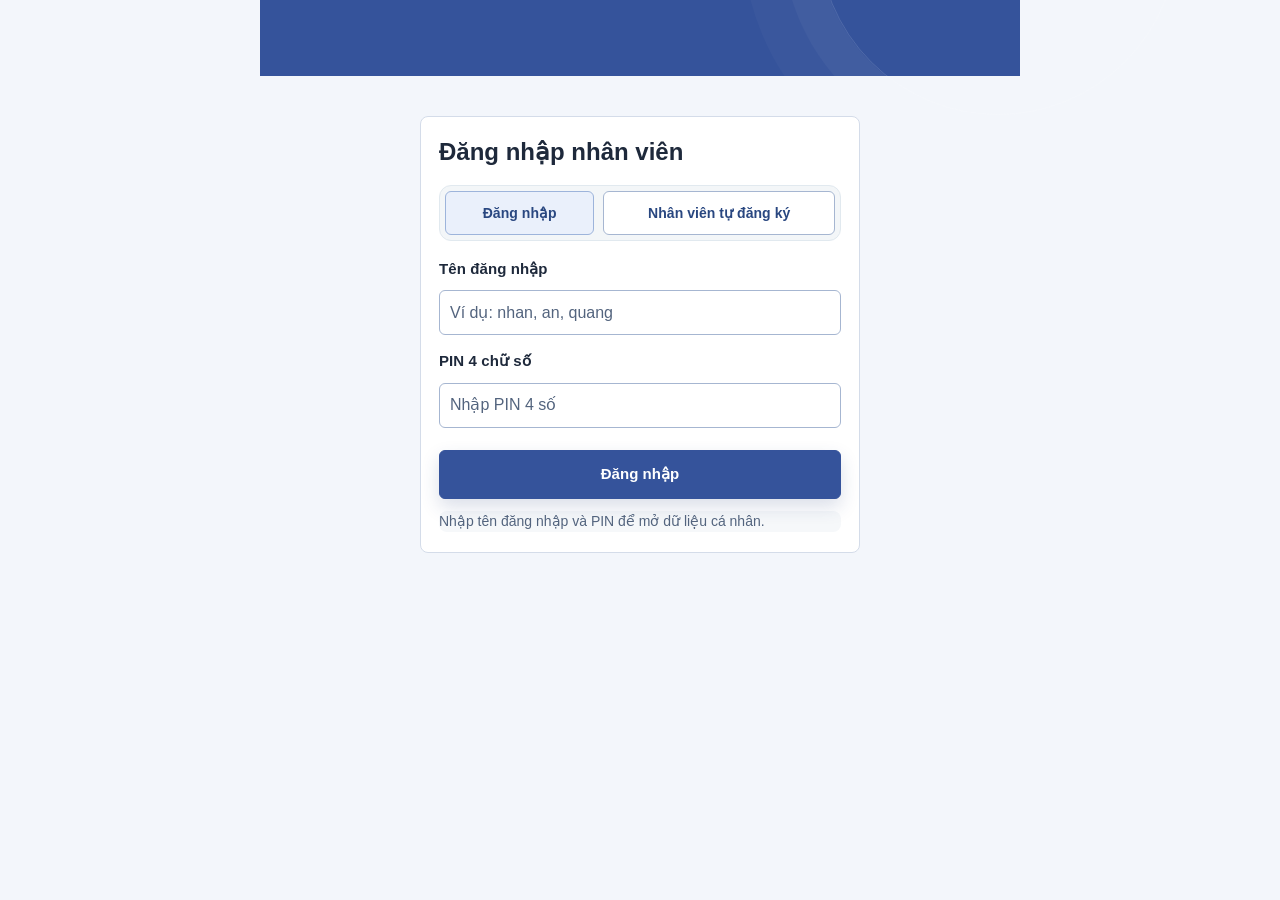
==== index.html @ 2a148849 "Connect account avatar to private Supabase sync API" ====
<!doctype html>
<html lang="vi">
<head>
<meta charset="utf-8">
<meta name="viewport" content="width=device-width,initial-scale=1">
<meta name="theme-color" content="#1d253b">
<title>Fast Track SGN | Trung tâm điều hành</title>



<style id="vietnamese-font-fix">
html,body{font-family:Arial,"Segoe UI",Tahoma,sans-serif!important}
body,body *{font-family:Arial,"Segoe UI",Tahoma,sans-serif!important}
input,select,textarea,button{font-family:Arial,"Segoe UI",Tahoma,sans-serif!important;font-synthesis:none}
</style>









<style id="staff-home-auth-style">
#staffAuthPanel{width:min(100% - 32px,760px);margin:0 auto 34px;padding:25px;border:1px solid #b89b60;border-top:4px solid #d2b66e;border-radius:20px;background:linear-gradient(145deg,#2c303b,#1c1f29);box-shadow:0 18px 42px #0005;color:#f6efdf}
#staffAuthPanel h2{margin:0 0 8px;color:#f5dfaa!important;font-size:25px}
#staffAuthPanel p{color:#d7d9de;line-height:1.6}
#staffAuthPanel label{display:block;margin:13px 0 6px;color:#f0e4c9;font-weight:700}
#staffAuthPanel input{width:100%;min-height:44px;padding:10px 12px;border:1px solid #9b987a;border-radius:10px;background:#fffaf0;color:#222630;font-size:16px}
#staffAuthPanel .auth-mode{display:flex;gap:9px;margin:15px 0}
#staffAuthPanel .auth-mode button{flex:1;margin:0;min-height:42px}
#staffAuthPanel form>button,#staffAuthPanel .auth-actions a,#staffAuthPanel .auth-actions button{margin-top:15px;min-height:44px;padding:11px 16px;border:1px solid #d1b56d;border-radius:10px;background:linear-gradient(135deg,#b8944c,#dfc37e);color:#222630;font-weight:800;text-decoration:none;cursor:pointer}
#staffAuthPanel .auth-actions{display:flex;gap:10px;flex-wrap:wrap;align-items:center}
#staffAuthPanel .auth-actions button{background:#f4ead4;border-color:#c7b78f}
#staffAuthMessage{min-height:22px;margin:12px 0;color:#f3d98f;font-size:13px}
#staffAuthPanel [hidden]{display:none!important}
@media(max-width:700px){#staffAuthPanel{width:calc(100% - 24px);padding:19px;margin-bottom:24px;border-radius:16px}#staffAuthPanel h2{font-size:21px}}
</style>


<link rel="stylesheet" href="assets/css/shared-layout.css?v=blue-20261128">
<link rel="stylesheet" href="assets/css/shared-visual.css?v=blue-20261128">


<style id="ft-black-gold-application-shell">
:root{--ft-bg:#0b0b0b;--ft-panel:#171717;--ft-panel2:#1d1d1d;--ft-gold:#b89b5e;--ft-gold-hi:#dcc58a;--ft-text:#f5f0e6;--ft-muted:#a7a29a;--ft-line:#34312a;--ft-side:258px}
html,body{background:var(--ft-bg)!important;color:var(--ft-text)!important;font-family:Manrope,Arial,sans-serif!important}
body{margin:0!important;min-height:100vh!important;font-size:13px!important}
.ft-app{min-height:100vh!important}
.ft-sidebar{position:fixed!important;inset:0 auto 0 0!important;width:var(--ft-side)!important;z-index:1001!important;display:flex!important;flex-direction:column!important;background:#10100f!important;border-right:1px solid var(--ft-line)!important;transition:width .2s ease,transform .2s ease!important}
.ft-brand{height:70px!important;min-height:70px!important;display:flex!important;align-items:center!important;gap:12px!important;padding:0 19px!important;border-bottom:1px solid var(--ft-line)!important;text-decoration:none!important;color:var(--ft-text)!important}
.ft-brand-mark{width:36px!important;height:36px!important;display:grid!important;place-items:center!important;border:1px solid #806b3f!important;border-radius:11px!important;background:linear-gradient(145deg,#292318,#171510)!important;color:var(--ft-gold-hi)!important;font-size:15px!important;font-weight:850!important}
.ft-brand-copy b{display:block!important;color:var(--ft-text)!important;font-size:12px!important;letter-spacing:1px!important}
.ft-brand-copy small{display:block!important;margin-top:2px!important;color:#8f887c!important;font-size:9px!important;letter-spacing:1.5px!important}
.ft-nav{flex:1!important;overflow:auto!important;padding:18px 12px!important}
.ft-nav-label{display:block!important;padding:12px 10px 6px!important;color:#c9b991!important;font-size:9px!important;font-weight:800!important;letter-spacing:1.5px!important}
.ft-nav-link{display:flex!important;align-items:center!important;gap:11px!important;min-height:41px!important;margin:2px 0!important;padding:8px 11px!important;border:1px solid transparent!important;border-radius:9px!important;background:transparent!important;color:#e5dfd3!important;text-decoration:none!important;font-size:12px!important;font-weight:700!important}
.ft-nav-link:hover{background:#29261f!important;color:#fffaf0!important;border-color:#51452f!important}
.ft-nav-link.active{background:#3a3020!important;border-color:#a88b50!important;color:#ffe2a1!important;box-shadow:inset 3px 0 0 #d7b66d!important}
.ft-nav-icon{width:19px!important;text-align:center!important;color:#e0bd78!important;font-size:18px!important}
.ft-sidebar-foot{display:flex!important;align-items:center!important;gap:9px!important;padding:17px 21px!important;border-top:1px solid var(--ft-line)!important;color:var(--ft-muted)!important;font-size:10px!important}
.ft-status-dot{width:7px!important;height:7px!important;border-radius:50%!important;background:#57699b!important;box-shadow:0 0 9px #57699b66!important}
.ft-main{min-height:100vh!important;margin-left:var(--ft-side)!important;transition:margin-left .2s ease!important}
.ft-topbar{position:sticky!important;top:0!important;z-index:1000!important;height:70px!important;display:flex!important;align-items:center!important;gap:14px!important;padding:0 28px!important;background:#0d0d0cf2!important;border:0!important;border-bottom:1px solid var(--ft-line)!important;box-shadow:none!important;backdrop-filter:blur(14px)!important}
.ft-menu-toggle{width:36px!important;height:36px!important;min-height:36px!important;display:flex!important;flex-direction:column!important;justify-content:center!important;gap:4px!important;padding:8px!important;border:1px solid transparent!important;border-radius:9px!important;background:transparent!important}
.ft-menu-toggle:hover{background:#24221d!important;border-color:var(--ft-line)!important}
.ft-menu-toggle span{display:block!important;width:17px!important;height:1.5px!important;background:var(--ft-muted)!important}
.ft-top-context small{display:block!important;color:var(--ft-gold)!important;font-size:9px!important;font-weight:800!important;letter-spacing:1.3px!important}
.ft-top-context b{display:block!important;color:var(--ft-text)!important;font-size:13px!important;font-weight:750!important}
.ft-top-spacer{flex:1!important}
.ft-account-link{padding:8px 11px!important;border:1px solid var(--ft-line)!important;border-radius:8px!important;background:#171716!important;color:#d6cbb6!important;text-decoration:none!important;font-size:11px!important;font-weight:700!important}
.ft-account-link span{padding-left:7px!important;color:var(--ft-gold-hi)!important}
.ft-content{width:min(1420px,calc(100% - 56px))!important;max-width:1420px!important;margin:0 auto!important;padding:27px 0 32px!important}
.ft-content .home-hero{margin:0 0 19px!important;padding:25px 26px!important;border:1px solid var(--ft-line)!important;border-left:3px solid var(--ft-gold)!important;border-radius:14px!important;background:linear-gradient(120deg,#1b1915,#171717 70%)!important;box-shadow:0 12px 30px #0003!important}
.ft-content .hero-kicker{color:var(--ft-gold)!important;font-size:9px!important;letter-spacing:1.5px!important}
.ft-content .home-hero h2,.ft-content .intro h2{margin:4px 0 6px!important;padding:0!important;border:0!important;color:var(--ft-text)!important;font-size:25px!important;font-weight:800!important;letter-spacing:-.5px!important}
.ft-content .home-hero p,.ft-content .intro p{color:var(--ft-muted)!important;font-size:12px!important}
.ft-content #staffAuthPanel{width:min(100%,760px)!important;margin:0 auto 19px!important;padding:22px!important;border:1px solid #665638!important;border-top:2px solid var(--ft-gold)!important;border-radius:13px!important;background:#171715!important;box-shadow:0 10px 28px #0003!important;color:var(--ft-text)!important}
.ft-content #staffAuthPanel h2{margin:0 0 8px!important;padding:0!important;border:0!important;color:var(--ft-gold-hi)!important;font-size:19px!important}
.ft-content #staffAuthPanel p{color:#bdb6a9!important;font-size:12px!important}
.ft-content #staffAuthPanel label{color:#e3d8c3!important;font-size:12px!important}
.ft-content #staffAuthPanel input{min-height:43px!important;border:1px solid #4a453a!important;border-radius:8px!important;background:#0f0f0e!important;color:var(--ft-text)!important}
.ft-content #staffAuthPanel input:focus{border-color:var(--ft-gold)!important;box-shadow:0 0 0 3px #b89b5e20!important}
.ft-content #staffAuthPanel button,.ft-content #staffAuthPanel .auth-actions a{border:1px solid var(--ft-gold)!important;border-radius:8px!important;background:linear-gradient(135deg,#c5a96b,#a88a4e)!important;color:#17140e!important;font-weight:800!important}
.ft-content #staffAuthPanel button.secondary,.ft-content #staffAuthPanel button.ghost,.ft-content #staffAuthPanel .auth-actions button{border:1px solid #514a3b!important;background:#24221d!important;color:#e4d8c0!important}
.ft-content #staffAuthMessage{color:var(--ft-gold-hi)!important}
.ft-content .intro{margin:0 0 13px!important;padding:0!important;border:0!important;background:transparent!important;box-shadow:none!important}
.ft-content .intro h2{font-size:17px!important}
.ft-content .menu{grid-template-columns:repeat(3,minmax(0,1fr))!important;gap:13px!important}
.ft-content .item,.ft-content .item:nth-child(2),.ft-content .item:nth-child(3){min-height:175px!important;padding:18px!important;border:1px solid var(--ft-line)!important;border-top:2px solid var(--ft-gold)!important;border-radius:12px!important;background:var(--ft-panel)!important;box-shadow:none!important;color:var(--ft-text)!important}
.ft-content .item:hover{transform:translateY(-2px)!important;border-color:#77643e!important;background:#1c1b18!important}
.ft-content .item h3{color:var(--ft-text)!important;font-size:14px!important}
.ft-content .item p{color:var(--ft-muted)!important;font-size:11px!important}
.ft-content .icon{width:39px!important;height:39px!important;display:grid!important;place-items:center!important;border-radius:9px!important;background:#2a2419!important;color:var(--ft-gold-hi)!important}
.ft-content .go{color:var(--ft-gold-hi)!important;font-size:11px!important}
.ft-footer{margin:0!important;padding:16px 20px!important;border:0!important;border-top:1px solid var(--ft-line)!important;background:#10100f!important;color:#777168!important;text-align:center!important;font-size:9px!important;letter-spacing:.7px!important}
.ft-app.ft-collapsed .ft-sidebar{width:76px!important}
.ft-app.ft-collapsed .ft-main{margin-left:76px!important}
.ft-app.ft-collapsed .ft-brand{padding:0 20px!important}
.ft-app.ft-collapsed .ft-brand-copy,.ft-app.ft-collapsed .ft-nav-label,.ft-app.ft-collapsed .ft-nav-link>span:last-child,.ft-app.ft-collapsed .ft-sidebar-foot>span:last-child{display:none!important}
.ft-app.ft-collapsed .ft-nav-link{justify-content:center!important;padding:9px 0!important}
@media(max-width:900px){.ft-content .menu{grid-template-columns:repeat(2,minmax(0,1fr))!important}}
@media(max-width:680px){
 .ft-sidebar{width:min(286px,84vw)!important;transform:translateX(-105%)!important;box-shadow:20px 0 50px #0008!important}
 .ft-app.ft-mobile-open .ft-sidebar{transform:translateX(0)!important}
 .ft-main,.ft-app.ft-collapsed .ft-main{margin-left:0!important}
 .ft-app.ft-collapsed .ft-sidebar{width:min(286px,84vw)!important}
 .ft-app.ft-collapsed .ft-brand-copy,.ft-app.ft-collapsed .ft-nav-label,.ft-app.ft-collapsed .ft-nav-link>span:last-child,.ft-app.ft-collapsed .ft-sidebar-foot>span:last-child{display:block!important}
 .ft-app.ft-collapsed .ft-nav-link{justify-content:flex-start!important;padding:8px 11px!important}
 .ft-topbar{height:60px!important;padding:0 13px!important;gap:9px!important}
 .ft-content{width:calc(100% - 28px)!important;padding:18px 0 25px!important}
 .ft-content .home-hero{padding:19px!important}
 .ft-content .home-hero h2{font-size:21px!important}
 .ft-content #staffAuthPanel{padding:17px!important}
 .ft-content .menu{grid-template-columns:1fr!important}
 .ft-content .item{min-height:145px!important}
 .ft-account-link{font-size:10px!important;padding:7px 8px!important}
}
@media(prefers-reduced-motion:reduce){.ft-sidebar,.ft-main{transition:none!important}}

/* Legacy component compatibility: keep operational UI on the approved black-gold system. */
.ft-app,.ft-app *{font-family:Manrope,Arial,sans-serif!important}
.ft-content .panel,.ft-content .booking,.ft-content .review{
  border:1px solid var(--ft-line)!important;border-radius:13px!important;
  background:var(--ft-panel)!important;color:var(--ft-text)!important;
  box-shadow:0 8px 24px #0004!important
}
.ft-content .panel h2,.ft-content .booking h2,.ft-content .review h2{
  color:var(--ft-gold-hi)!important;border-color:var(--ft-line)!important
}
.ft-content .panel p,.ft-content .booking p,.ft-content .review p,
.ft-content .panel .hint,.ft-content .booking .hint,.ft-content .review .hint{
  color:var(--ft-muted)!important
}
.ft-content label{color:#ded6c6!important}
.ft-content input:not([type="checkbox"]):not([type="radio"]),
.ft-content select,.ft-content textarea{
  border:1px solid #494337!important;border-radius:8px!important;
  background:#10100f!important;color:var(--ft-text)!important;
  color-scheme:dark
}
.ft-content input::placeholder,.ft-content textarea::placeholder{color:#827d73!important}
.ft-content input:focus,.ft-content select:focus,.ft-content textarea:focus{
  border-color:var(--ft-gold)!important;outline:0!important;
  box-shadow:0 0 0 3px #b89b5e22!important
}
.ft-content button:not(:disabled):not(.secondary):not(.ghost):not(.danger):not(.btn-danger),
.ft-content .linkbtn:not(.secondary),.ft-content .back,.ft-content .hero-cta{
  border:1px solid var(--ft-gold)!important;border-radius:9px!important;
  background:linear-gradient(135deg,#c5a96b,#a88a4e)!important;
  color:#17140e!important;font-weight:800!important
}
.ft-content button.secondary,.ft-content button.ghost,.ft-content .ghost,
.ft-content .linkbtn.secondary{
  border:1px solid #514a3b!important;border-radius:9px!important;
  background:#24221d!important;color:#e4d8c0!important
}
.ft-content button.danger{
  border:1px solid #8c4545!important;border-radius:9px!important;
  background:#3a2020!important;color:#f0caca!important
}
.ft-content .tablewrap{
  border:1px solid var(--ft-line)!important;border-radius:11px!important;
  background:#121211!important;box-shadow:none!important
}
.ft-content table{background:#121211!important;color:var(--ft-text)!important}
.ft-content table th{
  background:#252219!important;color:var(--ft-gold-hi)!important;
  border-color:var(--ft-line)!important
}
.ft-content table td,.ft-content table tbody td{
  background:#171716!important;color:#e8e1d5!important;
  border-color:var(--ft-line)!important
}
.ft-content table tbody tr:nth-child(even) td{background:#1d1c19!important}
.ft-content table tbody tr:hover td{background:#29251c!important}


/* Semantic status colors: dark surfaces with clear success/warning/error contrast. */
.ft-content .status{
  background:#211f1a!important;color:#e8dfcc!important;
  border:1px solid #514a3b!important
}
.ft-content .status.good,.ft-content .pill.good{
  background:#1f2431!important;color:#b7c2df!important;border-color:#444f6c!important
}
.ft-content .status.warn,.ft-content .pill.warn{
  background:#352b18!important;color:#f0d18b!important;border-color:#806637!important
}
.ft-content .status.bad,.ft-content .pill.bad{
  background:#392020!important;color:#f0b9b9!important;border-color:#854848!important
}
.ft-content .count,.ft-content .pill,.ft-content .sectiontag,.ft-content .tag{
  background:#28251e!important;color:#e5d4ae!important;border:1px solid #514a3b!important
}
.ft-content :focus-visible{
  outline:2px solid var(--ft-gold-hi)!important;outline-offset:2px!important;
  box-shadow:0 0 0 3px #b89b5e24!important
}
.ft-content input[type="checkbox"],.ft-content input[type="radio"]{
  accent-color:var(--ft-gold)!important
}


/* Responsive operational layouts: keep wide data inside its own scroll region. */
.ft-content,.ft-content *{box-sizing:border-box}
.ft-content{min-width:0;max-width:100%}
.ft-content .tablewrap,.ft-content .table-wrapper,.ft-content .table-responsive{
  display:block;width:100%;max-width:100%;min-width:0;overflow-x:auto!important;overflow-y:auto!important;
  -webkit-overflow-scrolling:touch;overscroll-behavior-x:contain;scrollbar-gutter:stable
}
.ft-content table{width:100%;max-width:none}
.ft-content input:not([type=checkbox]):not([type=radio]),
.ft-content select,.ft-content textarea{max-width:100%;min-width:0}
.ft-content textarea{width:100%;resize:vertical}
.ft-content .fields>* ,.ft-content .grid>*{min-width:0;max-width:100%}
.ft-content .toolbar,.ft-content .controls{min-width:0;max-width:100%}
.ft-content .toolbar>*,.ft-content .controls>*{min-width:0;max-width:100%}
@media(max-width:680px){
  .ft-content .fields{grid-template-columns:minmax(0,1fr)!important}
  .ft-content .toolbar{grid-template-columns:minmax(0,1fr)!important;align-items:stretch!important}
  .ft-content .controls{display:flex!important;flex-wrap:wrap!important;align-items:stretch!important}
  .ft-content .controls>*{flex:1 1 100%!important;width:100%;min-width:0!important}
  .ft-content .toolbar button,.ft-content .controls button{width:100%;min-width:0!important}
  .ft-content .tablewrap,.ft-content .table-wrapper,.ft-content .table-responsive{
    max-height:65vh;overflow-x:auto!important;overflow-y:auto!important
  }
  .ft-content table{min-width:680px}
  .ft-content #schedule{min-width:980px}
  .ft-content #cloudAccountBar{width:100%!important;margin:0 0 12px!important;flex-wrap:wrap!important}
  .ft-content .panel{min-width:0}
}
@media(max-width:380px){
  .ft-content{width:calc(100% - 20px)!important}
  .ft-content .panel{padding:12px!important}
  .ft-content th,.ft-content td{padding:7px 8px!important}
}

</style>

<link rel="stylesheet" href="assets/css/shared-mobile-contrast.css?v=blue-20261128">

<link rel="stylesheet" href="assets/css/shared-ui.css?v=blue-20261128">
<link rel="stylesheet" href="assets/css/complete-redesign.css?v=blue-20261128">

<style id="minimal-home-interface">
/* Minimal public landing page: keep authentication and destination links intact. */
#ftSidebar{display:none!important}
#ftMain,.ft-app .ft-main{margin-left:0!important;min-height:100vh!important}
.ft-topbar{
  position:relative!important;top:auto!important;height:58px!important;
  width:min(760px,calc(100% - 32px))!important;margin:0 auto!important;
  padding:0!important;background:transparent!important;border:0!important;
  border-bottom:1px solid #e5eaf1!important;box-shadow:none!important;
}
.ft-topbar .ft-menu-toggle,.ft-top-context small,.ft-account-link{display:none!important}
.ft-top-context b{font-size:16px!important;font-weight:750!important;color:#22283b!important}
.ft-content{width:min(760px,calc(100% - 32px))!important;padding:28px 0 48px!important;margin:0 auto!important}
.ft-content .home-hero{display:none!important}
.ft-content #staffAuthPanel{
  width:100%!important;margin:0 0 28px!important;padding:20px!important;
  border:1px solid #e1e7ef!important;border-radius:12px!important;
  background:#fff!important;box-shadow:none!important;color:#33394b!important
}
.ft-content #staffAuthPanel>div:first-child{display:none!important}
.ft-content #staffAuthPanel h2{font-size:18px!important;color:#22283b!important}
.ft-content #staffAuthPanel p{font-size:13px!important;color:#6f737b!important}
.ft-content #staffAuthPanel label{color:#33394b!important}
.ft-content #staffAuthPanel input{background:#fff!important;color:#22283b!important;border:1px solid #e0e3eb!important}
.ft-content #staffAuthPanel .auth-mode button,
.ft-content #staffAuthPanel form>button,
.ft-content #staffAuthPanel .auth-actions a,
.ft-content #staffAuthPanel .auth-actions button{
  min-height:40px!important;border-radius:8px!important;box-shadow:none!important
}
.ft-content #staffAuthMessage{color:#676a75!important}
.ft-content #staffAuthPanel>p:last-child{font-size:11px!important}
.ft-content .intro{margin:0 0 12px!important;padding:0!important}
.ft-content .intro .hero-kicker,.ft-content .intro p{display:none!important}
.ft-content .intro h2{margin:0!important;font-size:17px!important;font-weight:700!important;color:#22283b!important}
.ft-content .menu{display:grid!important;grid-template-columns:1fr!important;gap:8px!important}
.ft-content .item,.ft-content .item:nth-child(2),.ft-content .item:nth-child(3){
  display:flex!important;align-items:center!important;justify-content:space-between!important;
  gap:12px!important;min-height:58px!important;padding:14px 16px!important;
  border:1px solid #e1e7ef!important;border-radius:10px!important;
  background:#fff!important;box-shadow:none!important;transform:none!important
}
.ft-content .item:hover{background:#f7f9fc!important;border-color:#cfd3df!important}
.ft-content .item .icon,.ft-content .item p{display:none!important}
.ft-content .item h3{margin:0!important;font-size:14px!important;font-weight:700!important;color:#292f3f!important}
.ft-content .item .go{margin:0!important;color:#4c597e!important;font-size:12px!important}
.ft-footer{display:none!important}
#staffHomeSignOut.ft-logout-compact{margin-left:auto!important;min-height:34px!important;padding:6px 11px!important}
@media(max-width:680px){
 .ft-topbar{width:calc(100% - 28px)!important;height:54px!important}
 .ft-content{width:calc(100% - 28px)!important;padding:20px 0 32px!important}
 .ft-content #staffAuthPanel{padding:16px!important}
 .ft-content .item,.ft-content .item:nth-child(2),.ft-content .item:nth-child(3){min-height:54px!important}
}
</style>

<style id="login-only-homepage">
/* Homepage is exclusively the staff login screen. */
#ftSidebar,.ft-topbar,.ft-footer{display:none!important}
#ftMain,.ft-app .ft-main{margin:0!important;min-height:100vh!important}
.ft-content{
  width:100%!important;max-width:none!important;min-height:100vh!important;
  margin:0!important;padding:28px 18px!important;
  display:flex!important;align-items:center!important;justify-content:center!important;
}
.ft-content>*:not(#staffAuthPanel){display:none!important}
.ft-content #staffAuthPanel{
  display:block!important;width:min(100%,440px)!important;margin:0!important;
  padding:28px!important;border:1px solid #444e6b!important;
  border-top:4px solid #47598a!important;border-radius:16px!important;
  background:#1c1f29!important;color:#f5f0e6!important;
  box-shadow:0 20px 55px #0008!important;
}
.ft-content #staffAuthPanel>div:first-child{display:block!important}
.ft-content #staffAuthPanel h2{color:#d1d6e5!important;font-size:22px!important}
.ft-content #staffAuthPanel p{color:#d4d6dd!important}
.ft-content #staffAuthPanel label{color:#e4e7ee!important}
.ft-content #staffAuthPanel input{background:#fff!important;color:#22283b!important;border:1px solid #a4abbc!important}
.ft-content #staffAuthPanel form>button{width:100%!important;background:#3a4974!important;color:#fff!important;border-color:#60709a!important}
.ft-content #staffAuthPanel .auth-mode{display:flex!important;gap:8px!important;margin:0 0 14px!important}
.ft-content #staffAuthPanel .auth-mode button{flex:1;min-height:40px;border:1px solid #60709a;border-radius:8px;background:#2f364b;color:#edeff5;font:600 13px Arial,Tahoma,sans-serif;cursor:pointer}
.ft-content #staffAuthPanel .auth-mode button.secondary{background:#47598a;color:#fff}
.ft-content #staffAuthPanel>p:last-child{font-size:11px!important;color:#b0b4c1!important}
@media(max-width:680px){
 .ft-content{padding:18px 14px!important}
 .ft-content #staffAuthPanel{padding:22px!important}
}
</style>
<style id="authenticated-home-ui">
body.staff-authenticated #staffAuthPanel{display:none!important}
body.staff-authenticated .ft-account-link{display:none!important}
#staffHomeSignOut.ft-logout-compact{display:inline-flex;align-items:center;justify-content:center;min-height:36px;padding:7px 13px;border:1px solid #cfd3df;border-radius:9px;background:#fff;color:#33394b;font:600 13px Arial,Tahoma,sans-serif;cursor:pointer}
#staffHomeSignOut.ft-logout-compact:hover{background:#f4f7fb}
</style>
<style id="ft-simple-indigo-final">
:root{color-scheme:light;--ft-navy:#434da0;--ft-green:#434da0;--ft-bg:#fff;--ft-ink:#222;--ft-muted:#666;--ft-line:#ddd;--ft-shadow:none;--ft-radius:6px;--app-bg:#fff;--surface:#fff;--ink:#222;--muted:#666;--line:#ddd;--blue:#434da0;--blue-soft:#eef0f9;--radius:6px;--shadow:none}
html body,html body .ft-app,html body .ft-main,html body .ft-content{background:#fff!important;color:#222!important;font-family:Arial,sans-serif!important;text-shadow:none!important}
html body .ft-sidebar{background:#fff!important;border-color:#ddd!important;box-shadow:none!important}
html body .ft-topbar,html body header{background:#434da0!important;color:#fff!important;border:0!important;box-shadow:0 1px 3px #0002!important;backdrop-filter:none!important}
html body .ft-topbar *,html body header h1,html body header p{color:#fff!important;text-shadow:none!important}
html body .ft-topbar button,html body .ft-topbar a{background:transparent!important;border-color:#ffffff66!important;color:#fff!important;box-shadow:none!important}
html body .ft-menu-toggle span{background:#fff!important}
html body .ft-brand{background:#fff!important;border-color:#ddd!important}
html body .ft-brand-mark{background:#434da0!important;color:#fff!important;border:0!important}
html body .ft-brand-copy b,html body .ft-nav-link{color:#222!important}
html body .ft-brand-copy small,html body .ft-nav-label,html body .ft-sidebar-foot,html body .ft-nav-icon{color:#666!important}
html body .ft-nav-link{border-radius:0!important;background:transparent!important;box-shadow:none!important}
html body .ft-nav-link.active,html body .ft-nav-link:hover{background:#eef0f9!important;color:#434da0!important}
html body .ft-nav-link.active *{color:#434da0!important}
html body :is(.panel,.booking,.review,.staff,.workspace-choice,.intro,.home-hero,.item,.hero,.kv,.stat,.metric,#staffAuthPanel,dialog){background:#fff!important;color:#222!important;border:1px solid #ddd!important;border-radius:6px!important;box-shadow:none!important;text-shadow:none!important}
html body .home-hero{min-height:0!important;padding:20px!important;text-align:left!important}
html body :is(.home-hero,.intro,.panel,.booking,.review,.item)::before,html body :is(.home-hero,.intro,.panel,.booking,.review,.item)::after{content:none!important;display:none!important}
html body :is(h1,h2,h3,h4,label,.kv b,.stat b,.metric b,.hero h1,.hero p,.item h3){color:#222!important;text-shadow:none!important;-webkit-text-fill-color:currentColor!important}
html body :is(p,.hint,.muted,small,.sub,.kv small,.stat span,.metric span){color:#666!important;text-shadow:none!important}
html body .ft-topbar :is(b,small,span),html body header :is(h1,p){color:#fff!important}
html body :is(input:not([type=checkbox]):not([type=radio]),select,textarea){background:#fff!important;color:#222!important;border:1px solid #bbb!important;border-radius:5px!important;box-shadow:none!important;color-scheme:light!important}
html body :is(input,select,textarea):focus{outline:2px solid #434da0!important;outline-offset:0!important}
html body :is(button,.btn,.linkbtn,.hero-cta,.back){background:#434da0!important;color:#fff!important;-webkit-text-fill-color:currentColor!important;border:1px solid #434da0!important;border-radius:5px!important;box-shadow:none!important;text-shadow:none!important;transform:none!important}
html body :is(button,.btn,.linkbtn):is(.secondary,.ghost,.back){background:#fff!important;color:#434da0!important;border-color:#bbb!important}
html body button.danger{background:#fff!important;color:#222!important;border-color:#999!important}
html body .ft-topbar :is(button,a){background:transparent!important;color:#fff!important}
html body :is(.icon,.go,.hero-kicker){color:#434da0!important;background:none!important;box-shadow:none!important}
html body :is(.tablewrap,.table-wrapper,.table-responsive){background:#fff!important;border-color:#ddd!important;border-radius:5px!important;box-shadow:none!important}
html body table{background:#fff!important;color:#222!important}
html body table th{background:#eef0f9!important;color:#222!important;border-color:#ddd!important}
html body table tbody td{background:#fff!important;color:#222!important;border-color:#ddd!important}
html body table tbody tr:nth-child(even) td{background:#fafafa!important}
html body table tbody tr:hover td{background:#eef0f9!important}
html body :is(.status,.tag,.pill,.count,pre){background:#f5f5f5!important;color:#333!important;border-color:#ddd!important;text-shadow:none!important;box-shadow:none!important}
html body :is(.tag,.pill,.status).good{background:#eef0f9!important;color:#434da0!important}
html body :is(.tag,.pill,.status).bad{background:#eee!important;color:#222!important}
html body :is(.tag,.pill,.status).warn{background:#f5f5f5!important;color:#333!important}
html body :is(.ft-footer,footer){background:#fff!important;color:#666!important;border-top:1px solid #ddd!important}
html body #app #cards .table-tools{background:#fff!important;border-color:#ddd!important}
html body #app #cards .table-tools :is(span,b,button){color:#434da0!important;background:#fff!important}
html body #app #cards table.worktable thead th{background:#eef0f9!important;color:#222!important}
html body #app #cards table.worktable tbody td{background:#fff!important;color:#222!important}
html body #app #cards table.worktable tbody tr:nth-child(even) td{background:#fafafa!important}
html body #app #cards table.worktable tbody td .tag{background:#eef0f9!important;color:#303878!important;border-color:#c8cce6!important}
html body #app #cards table.worktable tbody td button{background:#fff!important;color:#434da0!important;border-color:#bbb!important}
html body #bookingMain .contact-links a.linkbtn,html body #bookingMain .actions a.linkbtn{background:#434da0!important;color:#fff!important;-webkit-text-fill-color:#fff!important;border-color:#434da0!important;box-shadow:none!important}
@media(max-width:680px){html body .ft-content{padding:12px 10px 24px!important}html body .ft-sidebar{width:min(78vw,300px)!important}html body .ft-topbar{height:auto!important;min-height:56px!important}html body .ft-nav-link{min-height:48px!important;font-size:15px!important}html body .menu{grid-template-columns:1fr!important}html body .menu .item{min-height:0!important;padding:15px!important}}
</style>
<style id="ft-responsive-components-v1">
html{box-sizing:border-box;-webkit-text-size-adjust:100%;background:#fff!important}
*,*::before,*::after{box-sizing:inherit}
[hidden]{display:none!important}
html body .ft-content{min-width:0!important;max-width:1440px!important;padding:24px clamp(12px,2.5vw,32px) 32px!important}
html body :is(.panel,.booking,.review,.staff,.workspace-choice,.kv,.metric,.stat,#staffAuthPanel){min-width:0!important;max-width:100%!important;border-radius:6px!important;box-shadow:none!important}
html body :is(.panel,.booking,.review,#staffAuthPanel){padding:clamp(14px,2vw,22px)!important;margin-bottom:16px!important}
html body :is(.controls,.toolbar,.actions,.dialog-actions,.auth-actions,.sticky-actions,.contact-links,.photo-actions,.saved-archive-filters){display:flex!important;flex-wrap:wrap!important;gap:10px!important;min-width:0!important;max-width:100%!important;align-items:center!important}
html body :is(.controls,.toolbar,.saved-archive-filters)>div{flex:1 1 180px;min-width:0!important;max-width:100%!important}
html body :is(.grid,.summary,.dialog-grid,.staffgrid,.fields){min-width:0!important;max-width:100%!important;gap:12px!important}
html body :is(.grid,.summary,.dialog-grid,.staffgrid,.fields)>*{min-width:0!important}
html body :is(button,.btn,.linkbtn,.back,.hero-cta){display:inline-flex;align-items:center;justify-content:center;gap:6px;min-height:40px!important;max-width:100%!important;padding:9px 14px!important;font-size:14px!important;font-weight:600!important;line-height:1.35!important;white-space:normal!important;overflow-wrap:anywhere;text-align:center!important;border-radius:5px!important;box-shadow:none!important;transition:background-color .12s ease!important}
html body :is(button,.btn,.linkbtn):not(:disabled):hover{filter:brightness(.94)!important;transform:none!important}
html body :is(button,a,input,select,textarea):focus-visible{outline:2px solid #434da0!important;outline-offset:2px!important}
html body :is(input:not([type=checkbox]):not([type=radio]),select,textarea){min-width:0!important;max-width:100%!important;min-height:42px!important;font-size:15px!important;line-height:1.4!important;padding:10px 12px!important}
html body input[type=date],html body input[type=time]{min-inline-size:0!important;max-inline-size:100%!important}
html body :is(input,textarea)::placeholder{color:#777!important;opacity:1!important}
html body :is(pre,.bodytext,.subject){max-width:100%!important;white-space:pre-wrap!important;overflow-wrap:anywhere!important}
html body dialog{width:min(680px,calc(100% - 24px))!important;max-height:90dvh!important;overflow:auto!important;padding:18px!important}
html body dialog::backdrop{background:#0006!important}
html body :is(.tablewrap,.table-wrapper,.table-responsive){min-width:0!important;max-width:100%!important;overflow-x:auto!important}
html body #app #cards .table-tools{display:flex!important;flex-wrap:wrap!important;align-items:center!important;gap:8px!important;padding:10px!important}
html body #app #cards .table-tools button{min-width:40px!important;min-height:40px!important;padding:6px 12px!important}
html body #app #cards table.worktable :is(td,th){overflow-wrap:normal!important}
html body #app #cards table.worktable input{width:100%!important;min-width:0!important;max-width:100%!important;padding:4px!important}
html body #app #cards table.worktable button{min-height:32px!important;padding:5px 8px!important}
html body .ft-menu-toggle{min-width:44px!important;min-height:44px!important;padding:8px!important}
@media(max-width:680px){
html body .ft-content{padding:12px 10px 24px!important}
html body :is(.panel,.booking,.review,#staffAuthPanel){padding:14px!important;margin-bottom:12px!important}
html body :is(.controls,.toolbar,.saved-archive-filters)>div{flex:1 1 100%!important}
html body :is(.grid,.summary,.staffgrid,.dialog-grid){grid-template-columns:repeat(2,minmax(0,1fr))!important}
html body .dialog-grid{grid-template-columns:minmax(0,1fr)!important}
html body :is(button,.btn,.linkbtn,.back,.hero-cta){min-height:44px!important}
html body :is(.actions,.contact-links,.auth-actions,.dialog-actions)>:is(button,a){flex:1 1 125px!important}
html body :is(input:not([type=checkbox]):not([type=radio]),select,textarea){font-size:16px!important;min-height:44px!important}
html body #app #cards table.worktable input{min-height:32px!important;font-size:14px!important}
html body #app #cards table.worktable button{min-height:32px!important}
html body .ft-top-context{min-width:0!important}
html body .ft-top-context b{white-space:normal!important;overflow-wrap:anywhere!important}
}
@media(max-width:360px){html body :is(.grid,.summary,.staffgrid){grid-template-columns:minmax(0,1fr)!important}}
</style>
<style id="ft-flat-layout">
html body .ft-app{display:block!important;min-height:100vh!important}
html body .ft-main{margin:0!important;width:100%!important;min-width:0!important}
html body .ft-topbar{position:sticky!important;top:0!important;z-index:100!important;display:flex!important;align-items:center!important;gap:12px!important;min-height:60px!important;padding:8px 16px!important;border-radius:0!important}
html body .ft-top-context small{display:none!important}
html body .ft-top-context b{font-size:19px!important;font-weight:500!important}
html body .ft-nav-label:not([hidden]),html body .ft-sidebar-foot,html body .ft-brand-copy small{display:none!important}
html body .ft-brand{padding:24px 16px!important;display:flex!important;flex-direction:column!important;align-items:center!important;gap:12px!important}
html body .ft-brand-mark{width:64px!important;height:64px!important;border-radius:50%!important}
html body .ft-nav{padding:0!important;gap:0!important}
html body .ft-nav-link{padding:14px 18px!important;min-height:50px!important;font-size:16px!important;font-weight:400!important;border:0!important}
html body .ft-content{width:100%!important;max-width:none!important;margin:0!important;padding:20px!important}
html body .ft-content :is(main,.wrap,#bookingMain){width:100%!important;max-width:none!important;margin:0!important}
html body .ft-content :is(.panel,.review,.booking,.hero,.intro,.home-hero){border:0!important;border-bottom:1px solid #ddd!important;border-radius:0!important;padding:16px 0!important;margin:0 0 16px!important}
html body .ft-content :is(h1,h2,h3){font-weight:500!important;letter-spacing:0!important;text-transform:none!important}
html body .ft-content h1{font-size:26px!important}
html body .ft-content h2{font-size:20px!important;border:0!important;padding:0!important}
html body .ft-content :is(h1,h2,h3)::before{display:none!important;content:none!important}
html body .ft-content .summary{display:flex!important;flex-wrap:wrap!important;gap:0!important;border-bottom:1px solid #ddd!important}
html body .ft-content :is(.stat,.metric){flex:1 1 110px!important;border:0!important;border-right:1px solid #ddd!important;border-radius:0!important;padding:8px 12px!important}
html body .ft-content :is(.stat,.metric) b{font-size:20px!important;font-weight:500!important}
html body .ft-content .menu{display:block!important}
html body .ft-content .menu .item{display:grid!important;grid-template-columns:40px 1fr auto!important;align-items:center!important;gap:12px!important;min-height:64px!important;padding:12px 4px!important;border:0!important;border-bottom:1px solid #ddd!important;border-radius:0!important}
html body .ft-content .menu .item :is(p,.go){display:none!important}
html body .ft-content .menu .item h3{margin:0!important;font-size:16px!important}
html body .ft-content .menu .item .icon{margin:0!important}
html body .ft-content .menu .item::after{content:"›"!important;display:block!important;position:static!important;color:#666!important;background:none!important}
html body .workspace-switcher{display:flex!important;gap:0!important;border-bottom:1px solid #ddd!important;margin-bottom:16px!important}
html body .workspace-switcher .workspace-choice{flex:1!important;min-width:0!important;display:flex!important;justify-content:center!important;padding:12px!important;border:0!important;border-radius:0!important;background:white!important}
html body .workspace-choice[aria-current=page]{border-bottom:3px solid #434da0!important}
html body .workspace-choice :is(.workspace-icon,.workspace-arrow,small){display:none!important}
html body .workspace-choice strong{font-size:14px!important;color:#434da0!important}
html body .ft-content .tablewrap{border-radius:3px!important}
html body .ft-content table th{background:#fff!important;border-bottom:1px solid #ccc!important;font-weight:600!important}
html body .ft-content table tbody tr:nth-child(even) td{background:#fff!important}
html body #app #cards table.worktable thead th{background:#fff!important}
html body #app #cards table.worktable tbody tr:nth-child(even) td{background:#fff!important}
@media(min-width:901px){html body .ft-main{width:calc(100% - 240px)!important;margin-left:240px!important}html body .ft-sidebar{width:240px!important}html body .ft-app:is(.sidebar-collapsed,.ft-sidebar-collapsed) .ft-main{width:100%!important;margin-left:0!important}}
@media(max-width:900px){html body .ft-main{margin:0!important;width:100%!important}html body .ft-content{padding:12px!important}html body .ft-topbar{flex-wrap:wrap!important;gap:6px!important;padding:6px 10px!important}html body .ft-top-context{flex:1!important}html body .ft-top-context b{font-size:17px!important}html body .ft-topbar .ft-top-spacer{display:none!important}html body .ft-topbar :is(.ft-account-link,.who){font-size:12px!important}html body .ft-content .summary{gap:0!important}}
</style>
<style id="public-login-reference">
html body:not(.staff-authenticated),html body:not(.staff-authenticated) .ft-app,html body:not(.staff-authenticated) #ftMain,html body:not(.staff-authenticated) #ftMain .ft-content{background:#f3f6fb!important;color:#1e293b!important}
html body:not(.staff-authenticated) #ftMain{width:100%!important;margin:0!important}
html body:not(.staff-authenticated) #ftMain .ft-topbar{display:flex!important;position:static!important;justify-content:center!important;align-items:center!important;min-height:76px!important;padding:20px 12px!important;background:#35539b!important;border:0!important;box-shadow:none!important}
html body:not(.staff-authenticated) .ft-topbar>*{display:none!important}
html body:not(.staff-authenticated) .ft-topbar::after{content:"Fast Track SGN";color:#fff;font-size:16px;font-weight:700}
html body:not(.staff-authenticated) #ftMain .ft-content{display:flex!important;align-items:flex-start!important;justify-content:center!important;min-height:calc(100dvh - 76px)!important;padding:66px 12px 32px!important}
html body:not(.staff-authenticated) #ftMain .ft-content>#staffAuthPanel{width:min(100%,440px)!important;max-width:440px!important;margin:0!important;padding:20px 18px!important;border:1px solid #d4dce9!important;border-radius:8px!important;background:#fff!important;box-shadow:none!important;color:#1e293b!important}
html body:not(.staff-authenticated) #staffAuthPanel>div:first-child,html body:not(.staff-authenticated) #staffAuthPanel>p{display:none!important}
html body:not(.staff-authenticated) #staffAuthPanel h2{font-size:24px!important;line-height:1.25!important;font-weight:700!important;color:#1e293b!important;margin:0 0 18px!important;padding:0!important;border:0!important}
html body:not(.staff-authenticated) #staffAuthPanel .auth-mode{display:grid!important;grid-template-columns: 1fr 1.55fr!important;gap:9px!important;margin:0 0 16px!important}
html body:not(.staff-authenticated) #staffAuthPanel .auth-mode button{width:100%!important;min-height:44px!important;padding:8px 5px!important;font-size:14px!important;color:#294780!important;background:#fff!important;border:1px solid #a6b6d1!important;border-radius:6px!important}
html body:not(.staff-authenticated) #staffAuthPanel .auth-mode button.secondary{background:#eaf0fb!important;border-color:#9db4db!important}
html body:not(.staff-authenticated) #staffAuthPanel #staffPinAuthForm{display:grid!important;gap:0!important}
html body:not(.staff-authenticated) #staffAuthPanel label{font-size:15px!important;font-weight:600!important;color:#1e293b!important;margin:0 0 10px!important}
html body:not(.staff-authenticated) #staffAuthPanel input{height:45px!important;font-size:16px!important;border:1px solid #a6b6d1!important;border-radius:6px!important;background:#fff!important;color:#1e293b!important;margin:0 0 14px!important;padding:10px!important}
html body:not(.staff-authenticated) #staffAuthPanel input::placeholder{color:#53647e!important}
html body:not(.staff-authenticated) #staffAuthPanel #staffPinSubmit{height:45px!important;background:#35539b!important;border:1px solid #35539b!important;border-radius:6px!important;color:#fff!important;font-size:15px!important;font-weight:700!important}
html body:not(.staff-authenticated) #staffAuthPanel #staffAuthMessage{font-size:14px!important;line-height:1.5!important;color:#53647e!important;margin:12px 0 0!important;padding:0!important}
@media(min-width:700px){html body:not(.staff-authenticated) #ftMain .ft-content{padding-top:70px!important}}
</style>
<style id="ft-reference-unified">
html body.staff-authenticated #ftApp #ftMain,html body.staff-authenticated #ftApp #ftMain .ft-content{background:#f3f6fb!important;color:#1e293b!important}
html body.staff-authenticated #ftApp #ftMain .ft-topbar{background:#35539b!important;color:#fff!important;display:flex!important;align-items:center!important;gap:12px!important;padding:8px 12px!important;min-height:64px!important;box-shadow:none!important;border:0!important;flex-wrap:wrap!important}
html body.staff-authenticated #ftApp #ftMain .ft-topbar .ft-top-context{flex:1 1 160px!important;min-width:0!important}
html body.staff-authenticated #ftApp #ftMain .ft-topbar .ft-top-context b{color:#fff!important;font-size:16px!important;font-weight:700!important;line-height:1.3!important;white-space:normal!important}
html body.staff-authenticated #ftApp #ftMain .ft-topbar .ft-menu-toggle{background:transparent!important;border:0!important;box-shadow:none!important;flex:0 0 32px!important;padding:4px!important}
html body.staff-authenticated #ftApp #ftMain .ft-topbar .ft-menu-toggle span{background:#fff!important}
html body.staff-authenticated #ftApp #ftMain .ft-topbar :is(a,button){color:#fff!important;background:transparent!important;box-shadow:none!important}
html body.staff-authenticated #ftApp #ftMain .ft-topbar .ft-top-spacer{display:none!important}
html body.staff-authenticated #ftApp #ftMain .ft-content{padding:16px 12px!important}
html body.staff-authenticated #ftApp #ftMain .ft-content :is(.panel,.booking,.review,.staff,.intro,.home-hero,.item,dialog){background:#fff!important;border:1px solid #d4dce9!important;border-radius:8px!important;box-shadow:none!important;padding:14px!important}
html body.staff-authenticated #ftApp #ftMain .ft-content :is(h1,h2,h3,label,.kv b){color:#1e293b!important;-webkit-text-fill-color:#1e293b!important;background:transparent!important;text-shadow:none!important;box-shadow:none!important}
html body.staff-authenticated #ftApp #ftMain .ft-content h2{font-size:20px!important;font-weight:700!important;margin:0 0 14px!important;padding:0!important;border:0!important}
html body.staff-authenticated #ftApp #ftMain .ft-content :is(h2,h3,label)::before,html body.staff-authenticated #ftApp #ftMain .ft-content :is(h2,h3,label)::after{content:none!important;display:none!important}
html body.staff-authenticated #ftApp #ftMain .ft-content label{font-size:15px!important;font-weight:600!important;padding:0!important;border:0!important}
html body.staff-authenticated #ftApp #ftMain .ft-content :is(input:not([type=checkbox]):not([type=radio]),textarea,select){background:#fff!important;color:#1e293b!important;border:1px solid #a6b6d1!important;border-radius:6px!important;box-shadow:none!important;font-size:16px!important;padding:10px!important;min-height:44px!important}
html body.staff-authenticated #ftApp #ftMain .ft-content input[readonly]{background:#f3f6fb!important}
html body.staff-authenticated #ftApp #ftMain .ft-content .hint{color:#53647e!important;font-size:14px!important;line-height:1.5!important}
html body.staff-authenticated #ftApp #ftMain .ft-content :is(button,.btn,.linkbtn):not(.secondary):not(.ghost):not(.danger){background:#35539b!important;color:#fff!important;border-color:#35539b!important;box-shadow:none!important}
html body.staff-authenticated #ftApp #ftMain .ft-content :is(button,.btn,.linkbtn):is(.secondary,.ghost){background:#fff!important;color:#294780!important;border-color:#a6b6d1!important;box-shadow:none!important}
html body.staff-authenticated #ftApp #ftSidebar{background:#fff!important;color:#1e293b!important}
html body.staff-authenticated #ftApp #ftSidebar .ft-nav-link{color:#1e293b!important;background:transparent!important;box-shadow:none!important}
html body.staff-authenticated #ftApp #ftSidebar .ft-nav-link.active{background:#eaf0fb!important;color:#294780!important}
html body.staff-authenticated #ftApp #ftSidebar .ft-nav-link span{color:inherit!important}
html body.staff-authenticated #ftApp #ftMain #cards table.worktable input{min-height:28px!important;font-size:inherit!important;padding:4px!important}
html body.staff-authenticated #ftApp #ftMain #cards table.worktable button{min-height:28px!important;font-size:inherit!important;padding:4px 8px!important}
@media(max-width:680px){html body.staff-authenticated #ftApp #ftMain .ft-content .controls>div{flex:1 1 100%!important;min-width:0!important}html body.staff-authenticated #ftApp #ftMain .ft-content{padding:12px!important}}
</style>
<style>[data-manager-schedule][hidden]{display:none!important}</style>
<style id="ft-sidebar-reference-final">
html body #ftApp #ftSidebar{background:#fff!important;color:#1e293b!important;padding:0!important;overflow-y:auto!important;box-shadow:none!important}
html body #ftApp #ftSidebar .ft-brand{position:relative!important;inset:auto!important;display:flex!important;flex-direction:row!important;align-items:center!important;justify-content:flex-start!important;gap:12px!important;height:auto!important;min-height:76px!important;padding:16px 14px!important;margin:0!important;border:0!important;transform:none!important}
html body #ftApp #ftSidebar .ft-brand-mark{position:static!important;transform:none!important;flex:0 0 40px!important;width:40px!important;height:40px!important;border-radius:50%!important;background:#35539b!important;color:white!important;margin:0!important}
html body #ftApp #ftSidebar .ft-brand-copy{position:static!important;transform:none!important;min-width:0!important;margin:0!important}
html body #ftApp #ftSidebar .ft-brand-copy b{font-size:15px!important;letter-spacing:0!important;color:#1e293b!important;white-space:normal!important}
html body #ftApp #ftSidebar .ft-nav{position:static!important;display:flex!important;flex-direction:column!important;gap:0!important;padding:0 8px!important;margin:0!important;transform:none!important}
html body #ftApp #ftSidebar .ft-nav-link{position:static!important;display:flex!important;align-items:center!important;gap:12px!important;min-height:48px!important;padding:12px 14px!important;margin:0!important;border:0!important;border-radius:5px!important;font-size:16px!important;font-weight:400!important;color:#1e293b!important;background:transparent!important;transform:none!important}
html body #ftApp #ftSidebar .ft-nav-link.active{background:#eaf0fb!important;color:#294780!important;font-weight:700!important}
html body #ftApp #ftSidebar .ft-nav-icon{flex:0 0 22px!important;width:22px!important;text-align:center!important;color:#35539b!important}
html body #ftApp #ftSidebar [hidden],html body #ftApp #ftSidebar .ft-nav-label{display:none!important}
@media(max-width:900px){html body #ftApp #ftSidebar{width:min(72vw,300px)!important}}
</style>
<style id="login-position-final">
html body:not(.staff-authenticated) #ftApp #ftMain .ft-content{display:flex!important;flex-direction:column!important;justify-content:flex-start!important;align-items:center!important;min-height:0!important;height:auto!important;padding:40px 12px 32px!important;gap:0!important}
html body:not(.staff-authenticated) #ftApp #ftMain #staffAuthPanel{position:relative!important;inset:auto!important;transform:none!important;align-self:center!important;margin:0 auto!important;flex:0 0 auto!important}
</style>
<style id="sidebar-profile-centered">
html body #ftApp #ftSidebar .ft-brand{flex-direction:column!important;justify-content:center!important;align-items:center!important;gap:12px!important;padding:24px 12px 20px!important;height:auto!important;min-height:0!important;text-align:center!important}
html body #ftApp #ftSidebar .ft-brand-mark{flex:0 0 176px!important;width:176px!important;height:176px!important;min-width:176px!important;border-radius:50%!important;overflow:hidden!important;font-size:28px!important}
html body #ftApp #ftSidebar .ft-brand-copy{width:100%!important;text-align:center!important}
html body #ftApp #ftSidebar .ft-brand-copy b{font-size:20px!important;font-weight:700!important;line-height:1.3!important;overflow-wrap:anywhere!important;text-align:center!important}
html body #ftApp.ft-collapsed #ftSidebar .ft-brand-mark{width:40px!important;height:40px!important;min-width:40px!important;flex-basis:40px!important}
@media(max-width:900px){html body #ftApp.ft-collapsed #ftSidebar .ft-brand-mark{width:176px!important;height:176px!important;min-width:176px!important;flex-basis:176px!important}}
</style>
</head>
<body>
<div class="ft-app" id="ftApp">
<aside class="ft-sidebar" id="ftSidebar" aria-label="Điều hướng chính">
 <a class="ft-brand" href="index.html"><span class="ft-brand-mark">FT</span><span class="ft-brand-copy"><b>FAST TRACK SGN</b><small>EXECUTIVE OPERATIONS</small></span></a>
 <nav class="ft-nav">
  <span class="ft-nav-label">WORKSPACE</span>
  <a class="ft-nav-link active" href="index.html" aria-current="page"><span class="ft-nav-icon">⌂</span><span>Tổng quan</span></a>
  <span class="ft-nav-label">BOOKING MANAGEMENT</span>
  <a class="ft-nav-link" href="soan-booking.html"><span class="ft-nav-icon">▤</span><span>Soạn Booking</span></a>
  <button type="button" class="ft-operations-toggle" id="ftOperationsToggle" aria-expanded="false" aria-controls="ftOperationsChildren"><span class="ft-nav-icon" aria-hidden="true">▦</span><span>Vận hành</span><span class="ft-operations-chevron" aria-hidden="true">⌄</span></button><div id="ftOperationsChildren" class="ft-operations-children" hidden><a class="ft-nav-link" href="ung-don-khach.html"><span class="ft-nav-icon">↙</span><span>Ứng dụng đón khách</span></a><a class="ft-nav-link" href="don-khach.html"><span class="ft-nav-icon">◷</span><span>Đón khách</span></a></div>
  <span class="ft-nav-label">PEOPLE & PLANNING</span>
  <a class="ft-nav-link" href="xep-lich.html" hidden data-manager-schedule><span class="ft-nav-icon">▦</span><span>Xếp lịch</span></a>
 <span class="ft-nav-label" id="staffManagementNavLabel" hidden>ADMINISTRATION</span><a class="ft-nav-link" id="staffManagementNav" href="quan-ly-tai-khoan.html" hidden><span class="ft-nav-icon">⚙</span><span>Quản lý tài khoản</span></a>
 <a class="ft-nav-link" href="index.html?settings=pin"><span class="ft-nav-icon" aria-hidden="true">⚿</span><span>Đổi mã PIN</span></a>
</nav>
 <div class="ft-sidebar-foot"><span class="ft-status-dot"></span><span>Fast Track SGN</span></div>
</aside>
<div class="ft-main" id="ftMain">
<header class="ft-topbar">
 <button class="ft-menu-toggle" id="ftMenuToggle" type="button" aria-label="Mở hoặc thu gọn menu" aria-controls="ftSidebar" aria-expanded="true"><span></span><span></span><span></span></button>
 <div class="ft-top-context"><small>FAST TRACK SGN</small><b>Trung tâm điều hành</b></div>
 <div class="ft-top-spacer"></div>
 <a class="ft-account-link" href="#staffAuthPanel">Tài khoản nhân viên <span>↗</span></a>
</header>
<main class="ft-content">
  <section class="home-hero"><h2>Trung tâm điều hành</h2><p>Truy cập nhanh các công cụ xử lý booking, điều phối khách và lập lịch nhân sự.</p></section>

<section id="staffAuthPanel" aria-label="Đăng nhập tài khoản nhân viên">
 <div style="font-size:28px;margin-bottom:7px">🔐</div>
 <h2>Đăng nhập nhân viên</h2>
 <p>Mỗi nhân viên có thể tự tạo tài khoản bằng tên đăng nhập riêng và PIN 4 chữ số. Đăng nhập trên máy tính hoặc điện thoại để đồng bộ không gian làm việc cá nhân.</p>
 <div id="staffAuthFormArea">
  <div class="auth-mode">
   <button type="button" id="staffPinLoginMode" class="secondary">Đăng nhập</button>
   <button type="button" id="staffPinRegisterMode" class="ghost">Nhân viên tự đăng ký</button>
  </div>
  <form id="staffPinAuthForm">
   <label for="staffPinUsername">Tên đăng nhập</label>
   <input id="staffPinUsername" type="text" autocomplete="username" minlength="3" maxlength="24" placeholder="Ví dụ: nhan, an, quang" required>
   <label for="staffPinValue">PIN 4 chữ số</label>
   <input id="staffPinValue" type="password" inputmode="numeric" autocomplete="current-password" pattern="[0-9]{4}" maxlength="4" placeholder="Nhập PIN 4 số" required>
   <div id="staffPinConfirmWrap" hidden>
    <label for="staffPinConfirm">Nhập lại PIN</label>
    <input id="staffPinConfirm" type="password" inputmode="numeric" autocomplete="new-password" pattern="[0-9]{4}" maxlength="4" placeholder="Xác nhận PIN 4 số">
   </div>
   <button id="staffPinSubmit" type="submit">Đăng nhập</button>
  </form>
 </div>
 <div id="staffSignedIn" hidden>
  <p id="staffSignedInText" style="font-weight:750;color:#f5dfaa"></p>
  <div class="auth-actions">
   <a href="soan-booking.html">Soạn Booking</a><a href="ung-don-khach.html">Điều hành đón khách</a><a href="don-khach.html">Đón khách cũ</a><a href="xep-lich.html" hidden data-manager-schedule>Xếp lịch</a>
   <a href="index.html?settings=pin">Đổi mã PIN</a>
   <button type="button" id="staffHomeSignOut">Đăng xuất</button>
  </div>
  <section id="staffPinChangePanel" hidden style="margin-top:18px;padding:18px;border:1px solid #b99b62;border-radius:12px;background:#1c1e25;text-align:left">
   <h3 style="margin:0 0 12px;color:#f5dfaa">Đổi mã PIN</h3>
   <form id="staffPinChangeForm">
    <label for="staffCurrentPin">PIN hiện tại</label>
    <input id="staffCurrentPin" type="password" inputmode="numeric" pattern="[0-9]{4}" maxlength="4" autocomplete="current-password" placeholder="Nhập PIN hiện tại" required>
    <label for="staffNewPin">PIN mới (4 chữ số)</label>
    <input id="staffNewPin" type="password" inputmode="numeric" pattern="[0-9]{4}" maxlength="4" autocomplete="new-password" placeholder="Nhập PIN mới" required>
    <label for="staffNewPinConfirm">Nhập lại PIN mới</label>
    <input id="staffNewPinConfirm" type="password" inputmode="numeric" pattern="[0-9]{4}" maxlength="4" autocomplete="new-password" placeholder="Xác nhận PIN mới" required>
    <button id="staffPinChangeSubmit" type="submit">Xác nhận đổi PIN</button>
   </form>
  </section>
 </div>
 <div id="staffAuthMessage" role="status" aria-live="polite">Dữ liệu cá nhân chỉ được tải sau khi đăng nhập.</div>
 <p style="font-size:11px;margin-bottom:0">Tên đăng nhập dài 3–24 ký tự, dùng chữ không dấu, số, dấu chấm, gạch ngang hoặc gạch dưới. PIN 4 số có độ bảo mật thấp hơn mật khẩu dài; hệ thống giới hạn 5 lần nhập sai và tạm khóa 15 phút. Không dùng PIN này cho ngân hàng hoặc dịch vụ khác.</p>
</section>
<section class="intro" id="workspace"><h2>Không gian điều hành</h2><p>Chọn một công cụ để bắt đầu công việc của bạn.</p></section>
  <nav class="menu" aria-label="Các chức năng chính">
    <a class="item" href="soan-booking.html">
      <span class="icon" aria-hidden="true"><svg viewBox="0 0 24 24"><path d="M14 2H6a2 2 0 0 0-2 2v16a2 2 0 0 0 2 2h12a2 2 0 0 0 2-2V8z"/><path d="M14 2v6h6M8 13h8M8 17h8"/></svg></span>
      <h3>SOẠN BOOKING</h3>
      <p>Phân tích booking, tạo Subject và nội dung tin nhắn, đồng thời tạo các liên kết liên hệ để xử lý nhanh.</p>
      <span class="go">Mở chức năng <span aria-hidden="true">→</span></span>
    </a>
    <a class="item" href="xep-lich.html" hidden data-manager-schedule>
      <span class="icon" aria-hidden="true"><svg viewBox="0 0 24 24"><rect x="3" y="4" width="18" height="17" rx="2"/><path d="M16 2v4M8 2v4M3 10h18M8 14h3M8 17h7"/></svg></span>
      <h3>XẾP LỊCH NHÂN VIÊN</h3>
      <p>Tự động phân ca theo quy tắc Fast Track SGN, chỉnh sửa lịch từng ngày, kiểm tra điều kiện và xuất bảng phân ca.</p>
      <span class="go">Mở chức năng <span aria-hidden="true">→</span></span>
    </a>
    <a class="item" href="ung-don-khach.html">
      <span class="icon" aria-hidden="true">✦</span>
      <h3>ĐIỀU HÀNH ĐÓN KHÁCH</h3>
      <p>Danh sách booking đồng bộ, nhận khách tránh trùng, cập nhật ống/bãi, giờ dự kiến đáp và ảnh minh chứng.</p>
      <span class="go">Mở ứng dụng <span aria-hidden="true">→</span></span>
    </a>
    <a class="item" href="don-khach.html">
      <span class="icon" aria-hidden="true"><svg viewBox="0 0 24 24"><path d="M16 21v-2a4 4 0 0 0-4-4H6a4 4 0 0 0-4 4v2"/><circle cx="9" cy="7" r="4"/><path d="M22 21v-2a4 4 0 0 0-3-3.87M16 3.13a4 4 0 0 1 0 7.75"/></svg></span>
      <h3>ĐÓN KHÁCH</h3>
      <p>Theo dõi danh sách khách đón theo mẫu cũ, tìm kiếm, lọc nhân viên và cập nhật người thực hiện.</p>
      <span class="go">Mở chức năng <span aria-hidden="true">→</span></span>
    </a>
  </nav>
</main>
<footer class="ft-footer">FAST TRACK SGN · HỆ THỐNG VẬN HÀNH NỘI BỘ</footer>
</div>
</div>


<script id="ft-shell-navigation">(()=>{const app=document.getElementById("ftApp"),toggle=document.getElementById("ftMenuToggle"),side=document.getElementById("ftSidebar");if(!app||!toggle||!side)return;
const mobile=window.matchMedia("(max-width: 680px)");
const sync=()=>toggle.setAttribute("aria-expanded",String(mobile.matches?app.classList.contains("ft-mobile-open"):!app.classList.contains("ft-collapsed")));
sync();
toggle.setAttribute("aria-controls","ftSidebar");
toggle.addEventListener("click",()=>{if(mobile.matches)app.classList.toggle("ft-mobile-open");else app.classList.toggle("ft-collapsed");sync();});
document.addEventListener("click",e=>{if(app.classList.contains("ft-mobile-open")&&!e.target.closest("#ftSidebar")&&!e.target.closest("#ftMenuToggle")){app.classList.remove("ft-mobile-open");sync();}});
document.addEventListener("keydown",e=>{if(e.key==="Escape"&&app.classList.contains("ft-mobile-open")){app.classList.remove("ft-mobile-open");sync();toggle.focus();}});
mobile.addEventListener("change",()=>{app.classList.remove("ft-mobile-open");sync();});
// Mobile edge swipe: preserve vertical scrolling and table gestures.
let swipe=null;
document.addEventListener("touchstart",e=>{
 if(!mobile.matches||e.touches.length!==1){swipe=null;return;}
 const t=e.touches[0],open=app.classList.contains("ft-mobile-open");
 if(side.getClientRects().length===0||(!open&&t.clientX>28)||(open&&!side.contains(e.target))||e.target.closest("input,textarea,select,[contenteditable=true]")){swipe=null;return;}
 swipe={x:t.clientX,y:t.clientY,open};
},{passive:true});
document.addEventListener("touchmove",e=>{
 if(!swipe||!mobile.matches||e.touches.length!==1)return;
 const t=e.touches[0],dx=t.clientX-swipe.x,dy=t.clientY-swipe.y;
 if(Math.abs(dy)>12&&Math.abs(dy)>Math.abs(dx)){swipe=null;return;}
 if(Math.abs(dx)>8&&Math.abs(dx)>Math.abs(dy)&&((!swipe.open&&dx>0)||(swipe.open&&dx<0))&&e.cancelable)e.preventDefault();
},{passive:false,capture:true});
document.addEventListener("touchcancel",()=>{swipe=null;},{passive:true});
document.addEventListener("touchend",e=>{
 const start=swipe;swipe=null;if(!start||!mobile.matches||e.changedTouches.length!==1)return;
 const t=e.changedTouches[0],dx=t.clientX-start.x,dy=t.clientY-start.y;
 if(Math.abs(dx)<65||Math.abs(dx)<Math.abs(dy)*1.5)return;
 if((!start.open&&dx>0)||(start.open&&dx<0)){app.classList.toggle("ft-mobile-open",!start.open);sync();}
},{passive:true});

})();</script>
<script type="module" id="staff-home-pin-auth">
const SUPABASE_URL="https://xyhvgttywjleirsiabve.supabase.co";
const SUPABASE_PUBLISHABLE_KEY="sb_publishable_mM4JKOVatzvH8dfNHA92lw_s1Z-OMrP";
const PIN_API=SUPABASE_URL+"/functions/v1/staff-pin-auth";
const TOKEN_KEY="fasttrack_staff_pin_session_v1";
const BOOKING_SESSION_KEY="fasttrack_sgn_booking_session_v1";
const SAVED_REVIEW_KEY="fasttrack_sgn_saved_review_history_v1";
const $=id=>document.getElementById(id);
const formArea=$("staffAuthFormArea"),signedIn=$("staffSignedIn"),message=$("staffAuthMessage");
const form=$("staffPinAuthForm"),submit=$("staffPinSubmit"),usernameInput=$("staffPinUsername");
const pinInput=$("staffPinValue"),confirmInput=$("staffPinConfirm"),confirmWrap=$("staffPinConfirmWrap");
let authMode="login";
function say(text,good=false){message.textContent=text;message.style.color=good?"#c9d1e8":"#f3d98f";}
function getToken(){try{return JSON.parse(localStorage.getItem(TOKEN_KEY)||"null");}catch(e){return null;}}
function saveToken(data){localStorage.setItem(TOKEN_KEY,JSON.stringify({token:data.token,expiresAt:data.expiresAt,username:data.username}));}
function clearToken(){localStorage.removeItem(TOKEN_KEY);}
function setAuthenticatedUI(active){
 const panel=$("staffAuthPanel"),topbar=document.querySelector(".ft-topbar"),accountLink=document.querySelector(".ft-account-link"),logout=$("staffHomeSignOut");
 document.body.classList.toggle("staff-authenticated",active);
 if(active){
  if(topbar&&logout&&logout.parentElement!==topbar){logout.classList.add("ft-logout-compact");topbar.appendChild(logout);}
  if(accountLink)accountLink.hidden=true;
 }else{
  const actions=document.querySelector("#staffSignedIn .auth-actions");
  if(actions&&logout&&logout.parentElement!==actions){logout.classList.remove("ft-logout-compact");actions.appendChild(logout);}
  if(accountLink)accountLink.hidden=false;
  if(panel)panel.hidden=false;
 }
}
async function api(action,payload={},token=null){
 const headers={"Content-Type":"application/json","apikey":SUPABASE_PUBLISHABLE_KEY};
 if(token)headers.Authorization="Bearer "+token;
 const response=await fetch(PIN_API,{method:"POST",headers,body:JSON.stringify({action,...payload})});
 let data={};try{data=await response.json();}catch(e){}
 if(!response.ok)throw new Error(data.error||"Lỗi kết nối máy chủ.");
 return data;
}
function snapshot(){
 let bookingSession=null;try{bookingSession=JSON.parse(sessionStorage.getItem(BOOKING_SESSION_KEY)||"null");}catch(e){}
 let reviewItems=[];try{const v=JSON.parse(localStorage.getItem(SAVED_REVIEW_KEY)||"[]");reviewItems=Array.isArray(v)?v:[];}catch(e){}
 return {bookingSession,reviewItems};
}
function setMode(mode){
 authMode=mode;const registering=mode==="register";
 confirmWrap.hidden=!registering;confirmInput.required=registering;
 submit.textContent=registering?"Tạo tài khoản":"Đăng nhập";
 $("staffPinLoginMode").className=registering?"ghost":"secondary";
 $("staffPinRegisterMode").className=registering?"secondary":"ghost";
 pinInput.autocomplete=registering?"new-password":"current-password";
 say(registering?"Tạo tên đăng nhập riêng và PIN 4 số. Tên đã có người dùng sẽ không đăng ký lại.":"Nhập tên đăng nhập và PIN để mở dữ liệu cá nhân.");
}
$("staffPinLoginMode").addEventListener("click",()=>setMode("login"));
$("staffPinRegisterMode").addEventListener("click",()=>setMode("register"));
[pinInput,confirmInput].forEach(input=>input.addEventListener("input",()=>input.value=input.value.replace(/\D/g,"").slice(0,4)));
form.addEventListener("submit",async event=>{
 event.preventDefault();
 const username=usernameInput.value.trim().toLowerCase(),pin=pinInput.value;
 if(!/^[a-z0-9][a-z0-9._-]{2,23}$/.test(username)){say("Tên đăng nhập phải dài 3–24 ký tự, dùng chữ không dấu, số, dấu chấm, gạch ngang hoặc gạch dưới.");return;}
 if(!/^\d{4}$/.test(pin)){say("PIN phải gồm đúng 4 chữ số.");return;}
 if(authMode==="register"&&pin!==confirmInput.value){say("Hai lần nhập PIN không khớp.");return;}
 submit.disabled=true;submit.textContent=authMode==="register"?"Đang tạo tài khoản…":"Đang đăng nhập…";
 try{
  const result=authMode==="register"
   ?await api("register",{username,pin,initialState:snapshot()})
   :await api("login",{username,pin});
  saveToken(result);
  say("Đăng nhập thành công. Đang mở không gian làm việc…",true);
  const requestedNext=new URLSearchParams(location.search).get("next");const allowedNext=new Set(["don-khach.html","ung-don-khach.html","soan-booking.html","xep-lich.html"]);location.href=allowedNext.has(requestedNext)?requestedNext:"soan-booking.html";
 }catch(error){say(error.message||"Không thể đăng nhập. Vui lòng thử lại.");}
 finally{submit.disabled=false;submit.textContent=authMode==="register"?"Tạo tài khoản":"Đăng nhập";}
});
["staffCurrentPin","staffNewPin","staffNewPinConfirm"].forEach(id=>$(id).addEventListener("input",()=>$(id).value=$(id).value.replace(/\\D/g,"").slice(0,4)));
$("staffPinChangeForm").addEventListener("submit",async event=>{
 event.preventDefault();
 const currentPin=$("staffCurrentPin").value,newPin=$("staffNewPin").value,confirmPin=$("staffNewPinConfirm").value;
 if(!/^\\d{4}$/.test(currentPin)||!/^\\d{4}$/.test(newPin)){say("Mỗi mã PIN phải gồm đúng 4 chữ số.");return;}
 if(newPin!==confirmPin){say("Hai lần nhập PIN mới không khớp.");return;}
 const button=$("staffPinChangeSubmit");button.disabled=true;button.textContent="Đang cập nhật…";
 try{
  const stored=getToken();if(!stored?.token)throw new Error("Phiên đăng nhập hết hạn. Vui lòng đăng nhập lại.");
  await api("change_pin",{currentPin,newPin},stored.token);
  $("staffPinChangeForm").reset();say("Đã đổi PIN thành công. Phiên đăng nhập hiện tại vẫn được giữ; các phiên khác đã bị đăng xuất.",true);
 }catch(error){say(error.message||"Không thể đổi PIN. Vui lòng thử lại.");}
 finally{button.disabled=false;button.textContent="Xác nhận đổi PIN";}
});
$("staffHomeSignOut").addEventListener("click",async()=>{
 const stored=getToken();
 try{if(stored?.token)await api("logout",{},stored.token);}catch(e){}
 clearToken();sessionStorage.removeItem(BOOKING_SESSION_KEY);localStorage.removeItem(SAVED_REVIEW_KEY);
 setAuthenticatedUI(false);
 signedIn.hidden=true;formArea.hidden=false;setMode("login");
 location.replace("index.html?loggedout=1&v=login-20261128b");
});
(async()=>{
 const stored=getToken();
 const pinSettingsMode=new URLSearchParams(location.search).get("settings")==="pin";
 if(!stored?.token){setMode("login");if(new URLSearchParams(location.search).has("loggedout"))say("Đã đăng xuất. Dữ liệu đã đồng bộ vẫn được giữ trên tài khoản cá nhân.");return;}
 if(!stored.expiresAt||new Date(stored.expiresAt).getTime()<=Date.now()){clearToken();return setMode("login");}
 try{
  const result=await api("load",{},stored.token);
  if(pinSettingsMode){
   formArea.hidden=true;signedIn.hidden=false;setAuthenticatedUI(true);
   $("staffPinChangePanel").hidden=false;
   $("staffSignedInText").textContent="Đã đăng nhập: "+(stored.username||"nhân viên");
   say("Xác minh PIN hiện tại trước khi đổi sang PIN mới.");
   return;
  }
  const requestedNext=new URLSearchParams(location.search).get("next");const allowedNext=new Set(["don-khach.html","ung-don-khach.html","soan-booking.html","xep-lich.html"]);location.replace(allowedNext.has(requestedNext)?requestedNext:"soan-booking.html");
 }catch(error){clearToken();setMode("login");say("Phiên đăng nhập không còn hợp lệ. Vui lòng đăng nhập lại.");}
})();
</script>





<script id="staff-management-nav-guard">
(()=>{const link=document.getElementById("staffManagementNav"),label=document.getElementById("staffManagementNavLabel");if(!link)return;
try{const saved=JSON.parse(localStorage.getItem("fasttrack_staff_pin_session_v1")||"null");if(!saved?.token)return;
const url="https://xyhvgttywjleirsiabve.supabase.co/functions/v1/staff-admin";
fetch(url,{method:"POST",headers:{"Content-Type":"application/json","apikey":"sb_publishable_mM4JKOVatzvH8dfNHA92lw_s1Z-OMrP","Authorization":"Bearer "+saved.token},body:JSON.stringify({action:"can_manage"})})
.then(r=>r.ok?r.json():null).then(d=>{if(d?.can_manage){link.hidden=false;if(label)label.hidden=false;document.querySelectorAll("[data-manager-schedule]").forEach(a=>a.hidden=false);}}).catch(()=>{});
}catch(e){}
})();
</script>
<script id="sidebar-account-name">(()=>{function refresh(){let name="";try{const s=JSON.parse(localStorage.getItem("fasttrack_staff_pin_session_v1")||"null");if(s?.token&&s.username&&new Date(s.expiresAt).getTime()>Date.now())name=({"ngocnhan":"Ngọc Nhân","nhan":"Ngọc Nhân","tuankhanh":"Tuấn Khanh","minhkhoa":"Minh Khoa","vandiep":"Văn Diệp","vietquang":"Việt Quang","donghung":"Đông Hưng","lyngocdung":"Lý Ngọc Dũng","ngocdung":"Lý Ngọc Dũng","thanhhang":"Thanh Hằng","nhatquang":"Nhật Quang","vuvanbinh":"Vũ Văn Bình","trungan":"Trung An"})[s.username.toLowerCase().replace(/[._ -]/g,"")]||s.username}catch{}const b=document.querySelector("#ftSidebar .ft-brand-copy b");if(b)b.textContent=name||"FAST TRACK SGN";}refresh();window.addEventListener("storage",refresh);window.addEventListener("pageshow",refresh);new MutationObserver(refresh).observe(document.body,{attributes:true,attributeFilter:["class"]});document.getElementById("ftMenuToggle")?.addEventListener("click",refresh);})();</script>
<script id="sidebar-avatar">(()=>{
const mark=document.querySelector("#ftSidebar .ft-brand-mark");if(!mark)return;
const picker=document.createElement("input");picker.type="file";picker.accept="image/*";picker.hidden=true;document.body.append(picker);
function session(){try{const s=JSON.parse(localStorage.getItem("fasttrack_staff_pin_session_v1")||"null");return s?.token&&s.username&&Date.parse(s.expiresAt)>Date.now()?s:null}catch{return null}}
const key=s=>"ft_avatar_v1:"+s.username;
function cached(s){try{return s?localStorage.getItem(key(s)):null}catch{return null}}
function paint(src){const valid=typeof src==="string"&&/^data:image\/jpeg;base64,[A-Za-z0-9+/]+={0,2}$/.test(src);mark.textContent=valid?"":"FT";mark.style.setProperty("background-image",valid?"url("+src+")":"none","important");mark.style.setProperty("background-size","cover","important");mark.style.setProperty("background-position","center","important")}
function store(s,src){try{if(src)localStorage.setItem(key(s),src);else localStorage.removeItem(key(s))}catch{}}
async function api(s,action,avatar){const r=await fetch("https://xyhvgttywjleirsiabve.supabase.co/functions/v1/staff-avatar",{method:"POST",headers:{"Content-Type":"application/json","apikey":"sb_publishable_mM4JKOVatzvH8dfNHA92lw_s1Z-OMrP","Authorization":"Bearer "+s.token},body:JSON.stringify({action,avatar})});const d=await r.json();if(!r.ok||!d.ok)throw Error(d.error||"Avatar sync failed");return d}
let busy=false,uploading=false,lastToken=null,lastCheck=0;
async function refresh(force=false){const s=session();if(!s){lastToken=null;paint(null);return}if(lastToken!==s.token){lastToken=s.token;lastCheck=0;paint(cached(s))}if(busy||uploading||(!force&&Date.now()-lastCheck<30000))return;busy=true;lastCheck=Date.now();try{let d=await api(s,"get");if(session()?.token!==s.token||uploading)return;const old=cached(s);if(!d.avatar&&old){await api(s,"migrate",old);d=await api(s,"get")}if(session()?.token===s.token&&!uploading){store(s,d.avatar);paint(d.avatar)}}catch(e){console.warn("Avatar sync",e)}finally{busy=false}}
mark.setAttribute("role","button");mark.tabIndex=0;mark.title="Thay ảnh đại diện";mark.setAttribute("aria-label","Thay ảnh đại diện");mark.style.cursor="pointer";
function choose(e){e.preventDefault();e.stopPropagation();if(session()&&!uploading)picker.click()}
mark.addEventListener("click",choose);mark.addEventListener("keydown",e=>{if(e.key==="Enter"||e.key===" ")choose(e)});
picker.addEventListener("change",async()=>{const f=picker.files[0],s=session();if(!f||!s||uploading)return;uploading=true;const url=URL.createObjectURL(f);try{const img=new Image();img.src=url;await img.decode();const c=document.createElement("canvas");c.width=c.height=256;const d=Math.min(img.naturalWidth,img.naturalHeight);c.getContext("2d").drawImage(img,(img.naturalWidth-d)/2,(img.naturalHeight-d)/2,d,d,0,0,256,256);const src=c.toDataURL("image/jpeg",.85);if(session()?.token!==s.token)return;await api(s,"set",src);if(session()?.token===s.token){store(s,src);paint(src)}}catch(e){alert("Không thể đồng bộ ảnh đại diện. Vui lòng thử lại khi có mạng.")}finally{URL.revokeObjectURL(url);picker.value="";uploading=false;lastCheck=0;refresh(true)}});
refresh(true);window.addEventListener("pageshow",()=>refresh(true));window.addEventListener("storage",()=>refresh(true));document.addEventListener("visibilitychange",()=>{if(!document.hidden)refresh(true)});document.getElementById("ftMenuToggle")?.addEventListener("click",()=>refresh());new MutationObserver(()=>refresh()).observe(document.body,{attributes:true,attributeFilter:["class"]});setInterval(()=>{if(!document.hidden)refresh()},30000);
})();</script>
<style id="ft-flight-transition">
#ftFlightTransition{position:fixed;inset:0;z-index:2147483647;pointer-events:none;overflow:hidden;background:rgba(235,242,255,.35)}
#ftFlightTransition .ft-flying-plane{position:absolute;top:45%;left:0;font-size:clamp(48px,9vw,96px);line-height:1;color:#35539b;animation:ftFlyAcross .6s ease-in-out both}
#ftFlightTransition .ft-flying-plane:before{content:"";position:absolute;right:100%;top:50%;width:180px;height:14px;background:linear-gradient(90deg,transparent,#fff);border-radius:50%;filter:blur(3px)}
@keyframes ftFlyAcross{from{transform:translateX(-220px)}to{transform:translateX(calc(100vw + 120px))}}
</style>
<script id="ft-flight-transition-script">
(()=>{let busy=false;document.addEventListener("click",e=>{if(e.defaultPrevented||e.button!==0||e.ctrlKey||e.metaKey||e.shiftKey||e.altKey||matchMedia("(prefers-reduced-motion: reduce)").matches)return;const a=e.target.closest("#ftSidebar a[href]");if(!a||a.hasAttribute("download")||(a.target&&a.target!=="_self"))return;const u=new URL(a.href,location.href);if(u.origin!==location.origin||u.pathname===location.pathname||!/(?:index|soan-booking|don-khach|ung-don-khach|xep-lich|quan-ly-tai-khoan)\.html$/.test(u.pathname))return;e.preventDefault();if(busy)return;busy=true;const layer=document.createElement("div");layer.id="ftFlightTransition";layer.setAttribute("aria-hidden","true");const plane=document.createElement("div");plane.className="ft-flying-plane";plane.innerHTML='<svg width="1em" height="1em" viewBox="0 0 24 24" fill="currentColor"><path d="M22 12c0-1-1-2-3-2h-5L7 2H4l4 8H4l-2-2H0l2 4-2 4h2l2-2h4l-4 8h3l7-8h5c2 0 3-1 3-2z"/></svg>';layer.append(plane);document.body.append(layer);setTimeout(()=>location.assign(u.href),600);});window.addEventListener("pageshow",()=>{busy=false;document.getElementById("ftFlightTransition")?.remove()});})();
</script>
<style id="ft-no-swipe-back">@media(max-width:900px){html,body{overscroll-behavior-x:none!important}html body #ftApp #ftSidebar{overscroll-behavior-x:none!important}html body #ftApp #app .tablewrap{overscroll-behavior-x:contain!important}}</style>
<style id="ft-operations-group-style">
html body .ft-nav .ft-operations-toggle{display:flex!important;align-items:center!important;gap:12px!important;width:100%!important;text-align:left!important;background:transparent!important;color:inherit!important;border:0!important;box-shadow:none!important;cursor:pointer;font:inherit;min-height:48px;padding:12px 14px!important;border-radius:5px!important}
html body .ft-nav .ft-operations-toggle[aria-expanded="true"]{background:#eaf0fb!important;color:#294780!important}
html body .ft-nav .ft-operations-children[hidden]{display:none!important}
html body .ft-nav .ft-operations-children:not([hidden]){display:flex!important;flex-direction:column;gap:0}
html body .ft-nav .ft-operations-children .ft-nav-link{padding-left:26px!important}
.ft-operations-chevron{margin-left:auto;transition:transform .18s}
.ft-operations-toggle[aria-expanded="true"] .ft-operations-chevron{transform:rotate(180deg)}
</style>
<script id="ft-operations-group-script">
(()=>{const b=document.getElementById("ftOperationsToggle"),g=document.getElementById("ftOperationsChildren");if(!b||!g)return;b.addEventListener("click",()=>{const open=b.getAttribute("aria-expanded")!=="true";b.setAttribute("aria-expanded",String(open));g.hidden=!open;});})();
</script>
</body>
</html>

<style id="force-home-login-visible">
/* Final safeguard: keep the login panel visible on the public homepage. */
html body .ft-app .ft-main .ft-content > #staffAuthPanel{
  display:block!important;
  visibility:visible!important;
  opacity:1!important;
  position:relative!important;
  z-index:2!important;
}
html body .ft-app .ft-main .ft-content{
  display:flex!important;
  visibility:visible!important;
}
</style>
---- assets/css/shared-layout.css ----
/* Shared stylesheet block: fasttrack-practical-layout */
:root{--ft-navy:#142b45;--ft-green:#2f3e6b;--ft-bg:#f3f6f9;--ft-card:#fff;--ft-ink:#1e293b;--ft-muted:#64748b;--ft-line:#dce4ec;--ft-shadow:0 5px 18px rgba(20,43,69,.07);--ft-radius:14px}
html{background:var(--ft-bg)!important;scroll-behavior:smooth}
body{margin:0!important;background:var(--ft-bg)!important;color:var(--ft-ink)!important;font-family:Inter,ui-sans-serif,system-ui,-apple-system,"Segoe UI",Roboto,Arial,sans-serif!important;font-size:15px!important;line-height:1.55!important}
body:before,body:after{display:none!important;content:none!important}
header{background:var(--ft-navy)!important;color:#fff!important;border:0!important;border-bottom:3px solid var(--ft-green)!important;box-shadow:none!important;padding:20px max(18px,calc((100% - 1240px)/2))!important}
header:empty{display:none!important}
header h1,.brand{margin:0!important;color:#fff!important;font-size:clamp(21px,2.6vw,27px)!important;font-weight:800!important;letter-spacing:.2px!important;text-shadow:none!important}
header p,.sub{margin:4px 0 0!important;color:#d7e2ed!important;font-size:13px!important}
.site-nav{position:sticky!important;top:0!important;z-index:1000!important;display:flex!important;align-items:center!important;justify-content:space-between!important;gap:16px!important;min-height:56px!important;padding:8px max(18px,calc((100% - 1240px)/2))!important;background:#fff!important;border:0!important;border-bottom:1px solid var(--ft-line)!important;box-shadow:0 2px 8px rgba(20,43,69,.04)!important}
.nav-brand{color:var(--ft-navy)!important;font-weight:850!important;font-size:14px!important;letter-spacing:.5px!important;text-decoration:none!important;white-space:nowrap}
.nav-links{display:flex!important;align-items:center!important;gap:5px!important;flex-wrap:wrap!important}
.nav-links a{display:inline-flex!important;align-items:center!important;padding:8px 11px!important;border-radius:9px!important;color:#425466!important;text-decoration:none!important;font-size:13px!important;font-weight:650!important}
.nav-links a:hover,.nav-links a:focus-visible{background:#eff0f4!important;color:var(--ft-green)!important}
main,.wrap,#bookingMain{width:min(1240px,calc(100% - 36px))!important;max-width:1240px!important;margin:22px auto 48px!important;padding:0!important}
main{display:block}
.panel,.booking,.review,#staffAuthPanel,.intro,.item,.staff{border:1px solid var(--ft-line)!important;border-radius:var(--ft-radius)!important;background:var(--ft-card)!important;box-shadow:var(--ft-shadow)!important}
.panel,.booking,.review{padding:20px!important;margin:0 0 16px!important}
.panel:before,.panel:after,.intro:before,.intro:after,.item:after{display:none!important;content:none!important}
h1,h2,h3{color:var(--ft-navy)!important;line-height:1.3!important;text-decoration:none!important}
h2,.panel h2,.booking h2,.review h2{font-size:18px!important;font-weight:780!important;margin:0 0 14px!important;padding:0 0 10px!important;border-bottom:1px solid #e8edf2!important;letter-spacing:0!important}
h3{font-size:16px!important;font-weight:750!important}
p{line-height:1.55}
label{display:block!important;color:#34465a!important;font-size:13px!important;font-weight:700!important;margin:0 0 6px!important}
input:not([type=checkbox]):not([type=radio]),select,textarea{width:100%;max-width:100%;min-height:42px;padding:9px 11px!important;border:1px solid #cbd5df!important;border-radius:9px!important;background:#fff!important;color:var(--ft-ink)!important;font:inherit!important;box-shadow:none!important}
textarea{min-height:140px;resize:vertical;line-height:1.55!important}
input:focus,select:focus,textarea:focus{outline:none!important;border-color:#4c5b85!important;box-shadow:0 0 0 3px rgba(60,79,131,.13)!important}
input[type=checkbox],input[type=radio]{accent-color:var(--ft-green)}
button,.linkbtn,.back,.hero-cta{min-height:39px!important;padding:9px 14px!important;border-radius:9px!important;font-weight:700!important;letter-spacing:0!important;box-shadow:none!important;transition:background .15s ease,border-color .15s ease,transform .15s ease!important}
button:not(.secondary):not(.ghost):not(.danger),.linkbtn:not(.secondary),.back,.hero-cta{background:var(--ft-green)!important;color:#fff!important;border:1px solid var(--ft-green)!important}
button:not(:disabled):hover,.linkbtn:hover,.back:hover,.hero-cta:hover{filter:brightness(1.05)!important;transform:translateY(-1px)}
button.secondary,.linkbtn.secondary,button.ghost,.ghost{background:#f4f7f9!important;color:#334b60!important;border:1px solid #d7e0e8!important}
button.danger{background:#a63c46!important;color:#fff!important;border:1px solid #a63c46!important}
button:disabled{opacity:.55!important;cursor:not-allowed!important;transform:none!important}
.controls,.toolbar,.top,.topline,.sticky-actions{display:flex!important;align-items:flex-end!important;gap:10px!important;flex-wrap:wrap!important}
.controls>div,.toolbar>div{flex:1 1 180px;min-width:150px}
.controls button,.toolbar button{flex:0 0 auto}
.top,.topline{align-items:center!important;justify-content:space-between!important}
.hint,.muted,.foot{color:var(--ft-muted)!important;font-size:13px!important;line-height:1.55!important}
.status{padding:11px 13px!important;border:1px solid #dce5eb!important;border-radius:10px!important;background:#f5f8fa!important;color:#405466!important}
.status.good,.pill.good{background:#f0f2f8!important;color:#2c3a61!important;border-color:#c4cbdf!important}
.status.warn,.pill.warn{background:#fff8e8!important;color:#805c19!important;border-color:#ead7a7!important}
.status.bad,.pill.bad{background:#fff0f0!important;color:#9b3038!important;border-color:#e6c0c2!important}
.count,.pill,.sectiontag,.tag{display:inline-flex!important;align-items:center!important;border-radius:999px!important;padding:4px 9px!important;background:#edf3f7!important;color:#40566b!important;font-size:12px!important;font-weight:750!important}
.tablewrap{width:100%!important;overflow:auto!important;border:1px solid var(--ft-line)!important;border-radius:11px!important;background:#fff!important;box-shadow:none!important}
table{width:100%;border-collapse:separate!important;border-spacing:0!important;font-size:13px!important}
th{position:sticky;top:0;background:#edf2f6!important;color:#31465a!important;font-weight:800!important;text-align:left!important;white-space:nowrap}
td,th{padding:9px 10px!important;border-bottom:1px solid #e8edf2!important;border-right:0!important}
tbody td{background:#fff!important;color:var(--ft-ink)!important}
tbody tr:nth-child(even) td{background:#fafbfd!important}
tbody tr:hover td{background:#f2f3f7!important}
td a{color:#2f3e6b!important}
pre{overflow:auto!important;padding:13px!important;border:1px solid var(--ft-line)!important;border-radius:10px!important;background:#f7f9fb!important;color:#24364a!important;line-height:1.6!important}
.archive-entry{margin:0 0 14px!important}
#staffAuthPanel{width:min(100%,560px)!important;margin:18px auto 26px!important;padding:24px!important;color:var(--ft-ink)!important;background:#fff!important;border:1px solid var(--ft-line)!important}
#staffAuthPanel h2{font-size:21px!important;color:var(--ft-navy)!important;border:0!important;margin-bottom:8px!important}
#staffAuthPanel p{color:var(--ft-muted)!important}
#staffAuthPanel form{display:grid!important;gap:8px!important}
#staffAuthPanel input{margin-bottom:8px!important}
#staffAuthPanel .auth-mode{display:flex!important;gap:8px!important;margin:12px 0!important}
#staffAuthPanel .auth-mode button{flex:1}
#staffAuthPanel .auth-actions{display:flex!important;gap:9px!important;flex-wrap:wrap!important}
#staffAuthPanel .auth-actions a{display:inline-flex;align-items:center;padding:9px 13px;border-radius:9px;background:var(--ft-green)!important;color:#fff!important;text-decoration:none!important;font-weight:700}
#staffAuthMessage{color:var(--ft-muted)!important;min-height:20px}
.intro,.home-hero{padding:22px 24px!important;margin:0 0 18px!important;border:1px solid var(--ft-line)!important;border-left:4px solid var(--ft-green)!important;border-radius:13px!important;background:#fff!important;box-shadow:var(--ft-shadow)!important;text-align:left!important}
.intro h2,.home-hero h2{font-size:clamp(22px,3vw,29px)!important;border:0!important;margin:0 0 7px!important}
.intro p,.home-hero p{margin:0!important;color:var(--ft-muted)!important}
.hero-kicker{display:block!important;margin:0 0 7px!important;color:var(--ft-green)!important;font-size:11px!important;font-weight:800!important;letter-spacing:1px!important}
.menu{display:grid!important;grid-template-columns:repeat(3,minmax(0,1fr))!important;gap:14px!important}
.item{display:flex!important;flex-direction:column!important;min-height:190px!important;padding:20px!important;text-decoration:none!important;color:var(--ft-ink)!important;border-top:3px solid var(--ft-green)!important;border-radius:13px!important;background:#fff!important;box-shadow:var(--ft-shadow)!important}
.item:nth-child(2){border-top-color:#356d9b!important;background:#fff!important}.item:nth-child(3){border-top-color:#b88738!important;background:#fff!important}
.item:hover{transform:translateY(-2px)!important;border-color:#b9c9d5!important}
.item h3{margin:0 0 8px!important;color:var(--ft-navy)!important;font-size:17px!important}
.item p{margin:0 0 15px!important;color:var(--ft-muted)!important;font-size:13px!important}
.icon{width:44px!important;height:44px!important;margin:0 0 14px!important;border-radius:11px!important;background:#eff0f4!important;color:var(--ft-green)!important;box-shadow:none!important}
.icon svg{width:23px!important;height:23px!important}.go{margin-top:auto!important;color:var(--ft-green)!important;font-weight:800!important}
footer{padding:16px!important;text-align:center!important;background:var(--ft-navy)!important;color:#d7e2ed!important;border:0!important;font-size:11px!important;letter-spacing:.3px!important}
.staffgrid{display:grid!important;grid-template-columns:repeat(3,minmax(0,1fr))!important;gap:12px!important}
.staff{padding:14px!important;background:#fff!important;border:1px solid var(--ft-line)!important}
.staff .fields{display:grid!important;grid-template-columns:repeat(2,minmax(0,1fr))!important;gap:10px!important}.staff .wide{grid-column:1/-1!important}
.summary{display:grid!important;grid-template-columns:repeat(6,minmax(0,1fr))!important;gap:10px!important;margin:12px 0!important}
.metric{padding:12px!important;border:1px solid var(--ft-line)!important;border-radius:10px!important;background:#f8fafb!important}
.metric b{display:block!important;color:var(--ft-navy)!important;font-size:21px!important}.metric span{color:var(--ft-muted)!important;font-size:12px!important}
.sticky-actions{position:static!important;background:transparent!important}.errlist{padding-left:22px!important;color:#9b3038!important}
#schedule{min-width:980px!important}#schedule select{min-width:58px!important;padding:5px!important}.foot{padding:10px 0!important}
@media(max-width:850px){.menu{grid-template-columns:repeat(2,minmax(0,1fr))!important}.staffgrid{grid-template-columns:repeat(2,minmax(0,1fr))!important}.summary{grid-template-columns:repeat(3,minmax(0,1fr))!important}}
@media(max-width:620px){body{font-size:14px!important}header{padding:15px 14px!important}.site-nav{position:relative!important;display:block!important;padding:8px 12px!important}.nav-brand{display:block!important;margin:0 0 6px!important}.nav-links{gap:3px!important}.nav-links a{padding:7px 8px!important;font-size:12px!important}main,.wrap,#bookingMain{width:calc(100% - 20px)!important;margin:13px auto 28px!important}.panel,.booking,.review{padding:14px!important;margin-bottom:11px!important}h2,.panel h2,.booking h2,.review h2{font-size:16px!important}.controls,.toolbar{align-items:stretch!important}.controls>div,.toolbar>div{flex:1 1 100%;min-width:0}.controls button,.toolbar button{flex:1 1 calc(50% - 6px);min-width:0}.menu{grid-template-columns:1fr!important;gap:10px!important}.item{min-height:0!important;padding:15px!important}.intro,.home-hero{padding:17px!important}#staffAuthPanel{padding:17px!important;margin:12px auto 18px!important}.staffgrid{grid-template-columns:1fr!important}.staff .fields{grid-template-columns:1fr 1fr!important}.summary{grid-template-columns:repeat(2,minmax(0,1fr))!important}.tablewrap{border-radius:9px!important}td,th{padding:7px 8px!important}}

/* UX LAYOUT V2 — dashboard, task hierarchy and touch-friendly controls */
:root{--ft-green:#2f3e6b;--ft-green-dark:#243154;--ft-blue:#356d9b;--ft-amber:#a66b19}
::selection{background:#dee2ee;color:#142b45}
.site-nav{min-height:60px!important;padding-top:9px!important;padding-bottom:9px!important}
.nav-brand{display:inline-flex!important;align-items:center!important;gap:8px!important;font-size:13px!important;letter-spacing:.7px!important}
.nav-brand:before{content:"FT";display:inline-grid;place-items:center;width:30px;height:30px;border-radius:9px;background:#edeef3;color:var(--ft-green);font-size:11px;font-weight:900}
.nav-links a{min-height:38px!important;padding:8px 13px!important;border:1px solid transparent!important}
.nav-links a:hover{border-color:#dde0e8!important}
header{padding-top:22px!important;padding-bottom:22px!important}
header h1{font-size:clamp(22px,2.8vw,30px)!important}
header p{max-width:760px!important;font-size:13px!important;opacity:.9}
main,.wrap,#bookingMain{margin-top:24px!important;margin-bottom:56px!important}
.panel,.booking,.review{padding:22px!important;border-radius:15px!important}
.panel h2,.booking h2,.review h2{display:flex!important;align-items:center!important;gap:9px!important}
.panel h2 .sectiontag{flex:0 0 auto}
.controls,.toolbar{gap:12px!important;align-items:end!important}
.controls>div,.toolbar>div{min-width:180px!important}
.controls .field{display:flex!important;align-items:center!important;gap:8px!important}
.controls .field label{margin:0!important}
button,.linkbtn,.back,.hero-cta{min-height:42px!important;padding:10px 16px!important;font-size:13px!important;border-radius:10px!important;white-space:normal!important}
button:focus-visible,a:focus-visible,input:focus-visible,select:focus-visible,textarea:focus-visible{outline:3px solid rgba(53,109,155,.3)!important;outline-offset:2px!important}
button.secondary,.linkbtn.secondary,button.ghost,.ghost{background:#fff!important;border-color:#cbd7e1!important;color:#334b60!important}
button.danger{background:#fff!important;color:#a63c46!important;border:1px solid #e4bfc2!important}
button.danger:hover{background:#fff1f1!important}
.status{display:flex!important;align-items:center!important;gap:8px!important;margin-top:12px!important}
.tablewrap{max-height:70vh!important}
table{font-variant-numeric:tabular-nums}
th{z-index:2!important}
tbody tr:hover td{transition:background .12s ease}
#globalStaffAuthBar{position:sticky!important;top:68px!important;right:auto!important;z-index:900!important;width:max-content!important;max-width:calc(100% - 32px)!important;margin:10px max(16px,calc((100% - 1240px)/2)) 0 auto!important;padding:7px 9px 7px 13px!important;border:1px solid var(--ft-line)!important;border-radius:12px!important;background:#fff!important;color:var(--ft-navy)!important;box-shadow:0 3px 12px rgba(20,43,69,.08)!important;font-size:12px!important}
#globalStaffAuthBar button{background:#f4f7f9!important;color:#334b60!important;border:1px solid #d7e0e8!important;border-radius:8px!important}
#cloudAccountBar{position:relative!important;top:auto!important;right:auto!important;bottom:auto!important;z-index:20!important;width:max-content!important;max-width:100%!important;margin:12px max(18px,calc((100% - 1240px)/2)) 0 auto!important;padding:8px 10px!important;border:1px solid var(--ft-line)!important;border-radius:12px!important;background:#fff!important;color:var(--ft-navy)!important;box-shadow:0 3px 12px rgba(20,43,69,.07)!important}
#cloudAccountBar button{background:#f4f7f9!important;color:#334b60!important;border:1px solid #d7e0e8!important}
#staffAuthPanel{border-top:4px solid var(--ft-green)!important}
#staffAuthPanel .auth-mode button{min-height:40px!important}
#staffAuthPanel #staffPinSubmit{width:100%!important;min-height:46px!important;margin-top:8px!important;font-size:14px!important}
#staffAuthPanel .auth-actions{display:grid!important;grid-template-columns:repeat(2,minmax(0,1fr))!important}
#staffAuthPanel .auth-actions a,#staffAuthPanel .auth-actions button{justify-content:center!important;text-align:center!important}
#staffAuthPanel #staffSignedInText{color:var(--ft-green)!important;background:#f0f2f8!important;border:1px solid #d1d6e5!important;border-radius:9px!important;padding:10px 12px!important}
#staffAuthPanel #staffAuthMessage{padding:9px 11px!important;background:#f6f8fa!important;border-radius:8px!important}
.home-hero{min-height:138px!important;display:flex!important;flex-direction:column!important;justify-content:center!important;padding:26px 30px!important;border-left-width:5px!important}
.home-hero h2{font-size:clamp(25px,3.2vw,34px)!important;letter-spacing:-.5px!important}
.home-hero p{max-width:720px!important;font-size:14px!important}
#workspace{padding:0!important;margin:0 0 14px!important;background:transparent!important;border:0!important;box-shadow:none!important}
#workspace h2{border:0!important;margin:0 0 3px!important;padding:0!important;font-size:19px!important}
#workspace p{font-size:13px!important}
.menu{grid-template-columns:repeat(3,minmax(0,1fr))!important;gap:14px!important}
.menu .item{position:relative!important;min-height:220px!important;padding:22px!important;border:1px solid var(--ft-line)!important;border-top:4px solid var(--ft-green)!important;border-radius:14px!important}
.menu .item:nth-child(2){border-top-color:var(--ft-blue)!important}
.menu .item:nth-child(3){border-top-color:var(--ft-amber)!important}
.menu .item h3{font-size:16px!important;letter-spacing:.1px!important}
.menu .item p{font-size:13px!important;line-height:1.6!important}
.menu .icon{width:48px!important;height:48px!important;display:grid!important;place-items:center!important}
.menu .go{display:flex!important;align-items:center!important;justify-content:space-between!important;padding-top:12px!important;border-top:1px solid #edf1f4!important;font-size:13px!important}
body:has(.home-hero) main{display:grid!important;grid-template-columns:minmax(0,1fr) 360px!important;grid-template-areas:"hero hero" "workspace auth" "menu auth"!important;align-items:start!important;column-gap:22px!important;row-gap:18px!important}
body:has(.home-hero) .home-hero{grid-area:hero!important;margin:0!important}
body:has(.home-hero) #workspace{grid-area:workspace!important;align-self:end!important}
body:has(.home-hero) #staffAuthPanel{grid-area:auth!important;position:sticky!important;top:82px!important;width:100%!important;margin:0!important}
body:has(.home-hero) .menu{grid-area:menu!important;grid-template-columns:1fr!important}
body:has(.home-hero) .menu .item{min-height:0!important;display:grid!important;grid-template-columns:52px minmax(0,1fr)!important;grid-template-rows:auto auto auto!important;column-gap:13px!important;padding:16px!important}
body:has(.home-hero) .menu .icon{grid-row:1/4!important;margin:0!important}
body:has(.home-hero) .menu .item h3{align-self:end!important;margin:0 0 3px!important}
body:has(.home-hero) .menu .item p{margin:0 0 8px!important}
body:has(.home-hero) .menu .go{grid-column:2!important;padding-top:6px!important}
#bookingMain .archive-entry{display:flex!important;justify-content:flex-end!important;margin:0 0 12px!important}
#bookingMain .archive-entry .linkbtn{background:#fff!important;color:var(--ft-navy)!important;border:1px solid var(--ft-line)!important}
#bookingMain>section.panel:first-of-type{border-top:3px solid var(--ft-blue)!important}
#bookingMain>section.panel:nth-of-type(2){border-top:3px solid var(--ft-green)!important}
#bookingMain>section.panel:nth-of-type(2) textarea{min-height:190px!important;font-family:ui-monospace,SFMono-Regular,Consolas,monospace!important;font-size:13px!important}
#bookingMain #run{min-width:220px!important;min-height:46px!important;font-size:14px!important}
#bookingMain #clear{min-width:120px!important}
#bookingMain #summary{border-left:4px solid var(--ft-green)!important}
#bookingMain .booking{border-left:4px solid var(--ft-blue)!important}
#bookingMain .review{border-left:4px solid var(--ft-amber)!important}
#bookingMain .actions{display:flex!important;gap:8px!important;flex-wrap:wrap!important;align-items:center!important}
#bookingMain .actions button{min-height:36px!important;padding:8px 12px!important}
#bookingMain .contact-links{display:flex!important;gap:8px!important;flex-wrap:wrap!important}
#bookingMain .contact-links a{display:inline-flex!important;align-items:center!important;min-height:36px!important;padding:8px 12px!important;border:1px solid var(--ft-line)!important;border-radius:9px!important;background:#f8fafb!important;text-decoration:none!important;font-weight:700!important}
#bookingMain .saved-archive-filters{align-items:end!important;padding:14px!important;border:1px solid var(--ft-line)!important;border-radius:12px!important;background:#f8fafb!important}
#bookingMain .saved-archive-filters button{align-self:end!important}
#bookingMain .archive-nav{align-items:center!important}
#bookingMain .grid{gap:10px!important}
#bookingMain .kv{padding:10px 12px!important;border-radius:9px!important;background:#f7f9fb!important}
body:has(#arrivalRows) main{display:flex!important;flex-direction:column!important;gap:2px!important}
body:has(#arrivalRows) main>section:first-of-type{border-top:4px solid var(--ft-blue)!important}
body:has(#arrivalRows) main>section:nth-of-type(2){background:#f9fbfc!important}
body:has(#arrivalRows) main>section:nth-of-type(3){border-top:3px solid var(--ft-green)!important}
body:has(#arrivalRows) main>section:nth-of-type(4){border-top:3px solid var(--ft-blue)!important}
body:has(#arrivalRows) #raw{min-height:160px!important;font-family:ui-monospace,SFMono-Regular,Consolas,monospace!important;font-size:13px!important}
body:has(#arrivalRows) #import{min-width:210px!important;min-height:46px!important}
body:has(#arrivalRows) #clearAll{margin-left:auto!important}
body:has(#arrivalRows) .tablewrap{max-height:64vh!important}
body:has(#arrivalRows) .top{align-items:center!important}
body:has(#arrivalRows) .top h2{margin:0!important}
body:has(#arrivalRows) #arrivalFullLegend{padding:8px 0!important}
body:has(#schedule) main>section:first-of-type{border-top:4px solid var(--ft-green)!important}
body:has(#schedule) main>section:nth-of-type(2){border-top:3px solid var(--ft-blue)!important}
body:has(#schedule) main>section:nth-of-type(3){border-top:3px solid var(--ft-green)!important}
body:has(#schedule) main>section:nth-of-type(4){border-top:3px solid var(--ft-amber)!important}
body:has(#schedule) #month{min-width:180px!important}
body:has(#schedule) #auto{min-width:200px!important;min-height:46px!important;font-size:14px!important}
body:has(#schedule) .sticky-actions{display:flex!important;gap:9px!important;flex-wrap:wrap!important;align-items:center!important;padding:0 0 12px!important;border-bottom:1px solid #e8edf2!important}
body:has(#schedule) .staffgrid{grid-template-columns:repeat(3,minmax(0,1fr))!important}
body:has(#schedule) .staff{padding:16px!important}
body:has(#schedule) .staff strong{color:var(--ft-navy)!important}
body:has(#schedule) .summary .metric{background:#f7faf9!important}
body:has(#schedule) #schedule th:first-child,body:has(#schedule) #schedule td:first-child{position:sticky!important;left:0!important;z-index:3!important;background:#edf2f6!important}
body:has(#schedule) #schedule td:first-child{background:#fff!important;font-weight:750!important}
footer{margin-top:28px!important}
@media(max-width:950px){
 body:has(.home-hero) main{grid-template-columns:minmax(0,1fr) 310px!important}
 .menu{grid-template-columns:repeat(2,minmax(0,1fr))!important}
 body:has(#schedule) .staffgrid{grid-template-columns:repeat(2,minmax(0,1fr))!important}
}
@media(max-width:720px){
 .site-nav{position:relative!important;display:block!important;padding:9px 12px!important}
 .site-nav .nav-brand{margin:0 0 7px!important}
 .site-nav .nav-links{display:grid!important;grid-template-columns:repeat(4,minmax(0,1fr))!important;gap:4px!important}
 .site-nav .nav-links a{justify-content:center!important;padding:8px 4px!important;font-size:11px!important;white-space:nowrap!important}
 header{padding:17px 14px!important}
 main,.wrap,#bookingMain{width:calc(100% - 22px)!important;margin:14px auto 32px!important}
 .panel,.booking,.review{padding:15px!important;margin-bottom:12px!important}
 .controls,.toolbar{display:grid!important;grid-template-columns:repeat(2,minmax(0,1fr))!important;align-items:end!important}
 .controls>div,.toolbar>div{min-width:0!important;grid-column:span 2!important}
 .controls button,.toolbar button{width:100%!important;min-width:0!important}
 .controls .field{grid-column:span 2!important}
 .menu{grid-template-columns:1fr!important}
 body:has(.home-hero) main{display:flex!important;flex-direction:column!important;gap:13px!important}
 body:has(.home-hero) #staffAuthPanel{position:static!important;order:2!important;width:100%!important}
 body:has(.home-hero) #workspace{order:3!important}
 body:has(.home-hero) .menu{order:4!important;width:100%!important}
 body:has(.home-hero) .menu .item{grid-template-columns:46px minmax(0,1fr)!important;padding:14px!important}
 body:has(.home-hero) .home-hero{width:100%!important;padding:20px!important}
 #staffAuthPanel .auth-actions{grid-template-columns:1fr!important}
 #globalStaffAuthBar{position:relative!important;top:auto!important;max-width:calc(100% - 22px)!important;margin:9px 11px 0 auto!important}
 #cloudAccountBar{margin:9px 11px 0 auto!important;max-width:calc(100% - 22px)!important}
 #bookingMain .archive-entry{justify-content:stretch!important}
 #bookingMain .archive-entry .linkbtn{width:100%!important;justify-content:center!important}
 #bookingMain #run,#import,#auto{width:100%!important;min-width:0!important}
 body:has(#schedule) .staffgrid{grid-template-columns:1fr!important}
 body:has(#schedule) .sticky-actions button{flex:1 1 calc(50% - 8px)!important}
 body:has(#arrivalRows) #clearAll{margin-left:0!important}
 body:has(#arrivalRows) .tablewrap{max-height:60vh!important}
 .summary{grid-template-columns:repeat(2,minmax(0,1fr))!important}
}
@media(max-width:390px){
 .site-nav .nav-links a{font-size:10px!important;padding:7px 2px!important}
 .home-hero h2{font-size:24px!important}
}

/* Shared stylesheet block: fasttrack-ux-v3 */
/* UX V3 — operations console visual system */
:root{
 --ft-navy:#10243b;--ft-navy-2:#183653;--ft-green:#293f7e;--ft-green-dark:#1f3161;
 --ft-bg:#edf2f7;--ft-card:#fff;--ft-ink:#17283b;--ft-muted:#66788b;
 --ft-line:#d8e1ea;--ft-shadow:0 12px 32px rgba(16,36,59,.075);--ft-radius:18px;
}
html{background:#edf2f7!important}
body{background:radial-gradient(ellipse at 12% 0%,rgba(41,63,126,.08),transparent 34%),linear-gradient(180deg,#eaf0f5 0,#f4f7fa 360px)!important;color:var(--ft-ink)!important}
.site-nav{position:sticky!important;top:0!important;min-height:68px!important;padding:10px max(22px,calc((100% - 1360px)/2))!important;background:rgba(255,255,255,.94)!important;backdrop-filter:blur(16px)!important;border-bottom:1px solid #dce5ed!important;box-shadow:0 5px 20px rgba(16,36,59,.055)!important}
.nav-brand{font-size:12px!important;letter-spacing:1.1px!important;color:#10243b!important}
.nav-brand:before{width:36px!important;height:36px!important;border-radius:12px!important;background:linear-gradient(145deg,#2c4280,#1e2e5a)!important;color:white!important;box-shadow:0 5px 12px #293f7e33!important}
.nav-links{gap:7px!important}
.nav-links a{padding:10px 14px!important;border-radius:11px!important;font-size:12px!important;font-weight:750!important;color:#53677b!important}
.nav-links a[href="index.html"]{ }
body:has(#bookingMain) .nav-links a[href="soan-booking.html"],
body:has(#schedule) .nav-links a[href="xep-lich.html"],
body:has(#arrivalRows) .nav-links a[href="don-khach.html"],
body:has(#staffAuthPanel) .nav-links a[href="index.html"]{background:#eaecf3!important;color:#263b74!important;border:1px solid #d3d8e6!important}
header{position:relative!important;overflow:hidden!important;background:linear-gradient(112deg,#10243b 0%,#173c56 64%,#23335e 100%)!important;border:0!important;border-bottom:4px solid #3955a1!important;padding:36px max(22px,calc((100% - 1360px)/2)) 34px!important}
header:after{content:"";position:absolute;width:380px;height:380px;right:8%;top:-250px;border:1px solid #ffffff18;border-radius:50%;box-shadow:0 0 0 38px #ffffff08,0 0 0 78px #ffffff06;pointer-events:none}
header h1{position:relative;z-index:1;color:#fff!important;font-size:clamp(25px,3vw,35px)!important;letter-spacing:-.6px!important}
header p{position:relative;z-index:1;color:#d2e0e9!important;max-width:800px!important;font-size:13px!important}
header .home-link,header a[style]{position:relative;z-index:1;background:#ffffff15!important;color:#fff!important;border:1px solid #ffffff32!important;border-radius:11px!important}
main,.wrap,#bookingMain{width:min(1360px,calc(100% - 44px))!important;max-width:1360px!important;margin:28px auto 64px!important}
.panel,.booking,.review{position:relative!important;padding:25px!important;margin:0 0 19px!important;border:1px solid #dce5ed!important;border-radius:17px!important;background:rgba(255,255,255,.97)!important;box-shadow:0 8px 26px rgba(16,36,59,.055)!important}
.panel h2,.booking h2,.review h2{display:flex!important;align-items:center!important;gap:11px!important;margin:0 0 19px!important;padding:0 0 14px!important;border-bottom:1px solid #e8edf2!important;color:#142d46!important;font-size:18px!important;font-weight:850!important;letter-spacing:-.2px!important}
.panel h2:before,.booking h2:before,.review h2:before{content:"";width:5px;height:23px;flex:0 0 5px;border-radius:8px;background:linear-gradient(180deg,#3a55a1,#263b74)}
.intro,.home-hero{position:relative!important;overflow:hidden!important;padding:30px 34px!important;border:1px solid #234c62!important;border-radius:20px!important;border-left:0!important;background:linear-gradient(112deg,#10243b,#17445a 65%,#26386a)!important;box-shadow:0 18px 38px rgba(16,36,59,.17)!important;color:#fff!important}
.home-hero:after{content:"";position:absolute;right:-50px;bottom:-180px;width:390px;height:390px;border:1px solid #ffffff22;border-radius:50%;box-shadow:0 0 0 35px #ffffff0a,0 0 0 75px #ffffff08}
.home-hero .hero-kicker{position:relative;z-index:1;color:#9aade0!important;letter-spacing:1.8px!important}
.home-hero h2{position:relative;z-index:1;color:#fff!important;font-size:clamp(28px,4vw,40px)!important;letter-spacing:-1px!important}
.home-hero p{position:relative;z-index:1;color:#d5e4eb!important;font-size:14px!important}
#staffAuthPanel{border:1px solid #d6e3e9!important;border-top:0!important;border-radius:19px!important;box-shadow:0 16px 38px rgba(16,36,59,.1)!important}
#staffAuthPanel h2{font-size:23px!important}
#staffAuthPanel .auth-mode{padding:5px!important;border:1px solid #e1e9ef!important;border-radius:12px!important;background:#f3f6f8!important}
#staffAuthPanel .auth-mode button{min-height:42px!important;border-radius:9px!important}
#staffAuthPanel #staffPinSubmit{min-height:49px!important;border-radius:12px!important;background:linear-gradient(110deg,#293f7e,#324d98)!important;box-shadow:0 8px 18px #293f7e2b!important}
.menu .item{position:relative!important;overflow:hidden!important;min-height:238px!important;padding:24px!important;border:1px solid #dce5ed!important;border-top:0!important;border-radius:18px!important;background:#fff!important;box-shadow:0 10px 26px rgba(16,36,59,.06)!important;transition:transform .2s ease,box-shadow .2s ease,border-color .2s ease!important}
.menu .item:before{content:"";position:absolute;inset:0 0 auto;height:5px;background:linear-gradient(90deg,#2c4280,#6d83c3)}
.menu .item:nth-child(2):before{background:linear-gradient(90deg,#367db1,#74b8e5)}
.menu .item:nth-child(3):before{background:linear-gradient(90deg,#bb812d,#e9bd69)}
.menu .item:hover{transform:translateY(-5px)!important;box-shadow:0 18px 34px rgba(16,36,59,.12)!important;border-color:#c1c6d4!important}
.menu .item .icon{width:54px!important;height:54px!important;border-radius:15px!important;background:#ebeef4!important;color:#263b74!important}
.menu .item:nth-child(2) .icon{background:#eaf2fa!important;color:#3476a8!important}
.menu .item:nth-child(3) .icon{background:#fbf2e4!important;color:#a66b19!important}
.menu .item h3{font-size:18px!important;letter-spacing:-.25px!important}
.menu .item p{font-size:13px!important;line-height:1.65!important}
.menu .item .go{display:flex!important;align-items:center!important;justify-content:space-between!important;margin-top:auto!important;padding-top:14px!important;border-top:1px solid #edf1f4!important;font-size:12px!important}
button,.linkbtn,.back,.hero-cta{min-height:43px!important;padding:10px 17px!important;border-radius:11px!important;font-size:13px!important;font-weight:800!important}
button:not(.secondary):not(.ghost):not(.danger),.linkbtn:not(.secondary),.back,.hero-cta{background:linear-gradient(110deg,#293f7e,#324d98)!important;border-color:#293f7e!important;box-shadow:0 5px 13px rgba(41,63,126,.15)!important}
button.secondary,.linkbtn.secondary,button.ghost,.ghost{background:#f4f7f9!important;border-color:#d8e2e9!important;color:#3e5368!important}
button.danger{background:#fff4f3!important;color:#a53e42!important;border-color:#eccdcd!important}
input:not([type=checkbox]):not([type=radio]),select,textarea{min-height:45px!important;border-radius:11px!important;border-color:#d3dee7!important;background:#fbfcfd!important;padding:11px 13px!important}
textarea{min-height:180px!important;background:linear-gradient(#fbfcfd,#fff)!important}
input:focus,select:focus,textarea:focus{background:#fff!important;border-color:#344f9b!important;box-shadow:0 0 0 4px rgba(41,63,126,.11)!important}
label{font-size:12px!important;letter-spacing:.1px!important;color:#42576c!important}
.status{border-radius:12px!important;padding:13px 15px!important;font-size:13px!important}
.count,.pill,.sectiontag,.tag{padding:6px 11px!important;border-radius:8px!important;background:#edf3f7!important;font-size:11px!important;letter-spacing:.2px!important}
.tablewrap{border-radius:14px!important;border-color:#dce5ed!important;box-shadow:0 5px 16px rgba(16,36,59,.035)!important}
table{font-size:12px!important}
th{padding:12px 11px!important;background:#eaf0f5!important;color:#31485e!important;text-transform:uppercase!important;font-size:10px!important;letter-spacing:.55px!important}
td{padding:11px!important}
tbody tr:nth-child(even) td{background:#f7f9fb!important}
tbody tr:hover td{background:#edeff5!important}
#globalStaffAuthBar,#cloudAccountBar{border-radius:13px!important;border-color:#d8e3e9!important;box-shadow:0 7px 20px rgba(16,36,59,.08)!important}
.staffgrid{gap:15px!important}
.staff{border-radius:14px!important;padding:17px!important;box-shadow:0 5px 16px rgba(16,36,59,.04)!important}
.summary{gap:12px!important}
.metric{border-radius:14px!important;padding:15px!important;background:linear-gradient(145deg,#fff,#f5f8fa)!important}
.metric b{font-size:25px!important;letter-spacing:-.7px!important}
.archive-entry .linkbtn{display:flex!important;justify-content:center!important;min-height:48px!important}
footer{background:#10243b!important}
@media(max-width:760px){
 .site-nav{padding:8px 12px!important;min-height:auto!important}
 .nav-brand{margin-bottom:7px!important}
 .nav-links{display:grid!important;grid-template-columns:repeat(2,minmax(0,1fr))!important}
 .nav-links a{justify-content:center!important;background:#f4f7f9!important}
 header{padding:25px 18px!important}
 main,.wrap,#bookingMain{width:calc(100% - 22px)!important;margin:17px auto 36px!important}
 .panel,.booking,.review{padding:17px!important;border-radius:14px!important}
 .home-hero{padding:24px 21px!important}
 .menu .item{min-height:0!important;padding:20px!important}
}
@media(prefers-reduced-motion:reduce){*,*:before,*:after{scroll-behavior:auto!important;transition:none!important;animation:none!important}}
---- assets/css/shared-visual.css ----
/* Shared stylesheet block: fasttrack-ui-polish-v4 */
/* FAST TRACK SGN — UI POLISH V4 */
:root{--ft-ink:#17283d;--ft-muted:#65758a;--ft-navy:#102b46;--ft-green:#293f7e;--ft-line:#dce5ed;--ft-surface:#fff;--ft-canvas:#f3f6f9;--ft-radius:18px;--ft-shadow:0 10px 28px rgba(16,43,70,.065)}
*{box-sizing:border-box}
html{scroll-behavior:smooth;background:var(--ft-canvas)!important}
body{color:var(--ft-ink)!important;background:linear-gradient(180deg,#edf3f7 0,#f6f8fa 420px)!important;font-family:Arial,"Segoe UI",sans-serif!important;font-size:14px!important;line-height:1.6!important}
a{transition:color .18s ease,background .18s ease,border-color .18s ease,transform .18s ease}
.site-nav{min-height:66px!important;padding:10px max(20px,calc((100% - 1320px)/2))!important;gap:18px!important}
.nav-brand{display:inline-flex!important;align-items:center!important;gap:10px!important;font-size:12px!important;letter-spacing:1px!important}
.nav-brand:before{content:"FT";display:grid;place-items:center;width:38px;height:38px;border-radius:12px;background:linear-gradient(145deg,#30488b,#1f2f5c);color:#fff;font-size:12px;font-weight:900;letter-spacing:0;box-shadow:0 5px 13px #293f7e2b}
.nav-links{gap:5px!important}
.nav-links a{padding:9px 13px!important;border:1px solid transparent!important;border-radius:10px!important;font-size:12px!important;font-weight:750!important}
.nav-links a:hover{background:#eff1f5!important;border-color:#dbdfe9!important}
header{padding:34px max(20px,calc((100% - 1320px)/2)) 32px!important;background:linear-gradient(112deg,#10263f 0%,#183d58 62%,#233362 100%)!important;border-bottom:4px solid #3b56a1!important}
header h1{font-size:clamp(23px,2.7vw,32px)!important;letter-spacing:-.45px!important}
header p{font-size:13px!important;line-height:1.7!important}
main,.wrap,#bookingMain{width:min(1320px,calc(100% - 40px))!important;max-width:1320px!important;margin:28px auto 60px!important}
.panel,.booking,.review,.intro,.staff,#staffAuthPanel{border:1px solid var(--ft-line)!important;border-radius:18px!important;box-shadow:var(--ft-shadow)!important}
.panel,.booking,.review{padding:clamp(17px,2.1vw,25px)!important;margin-bottom:18px!important;background:#fff!important}
.panel h2,.booking h2,.review h2{font-size:17px!important;font-weight:850!important;letter-spacing:-.2px!important;margin:0 0 14px!important}
.top{align-items:center!important;gap:12px!important;margin-bottom:14px!important}
.controls,.toolbar,.sticky-actions{gap:10px!important;align-items:end!important;flex-wrap:wrap!important}
label{font-weight:700!important;color:#3a4d62!important}
input:not([type=checkbox]):not([type=radio]),select,textarea{min-height:41px!important;border:1px solid #cbd7e2!important;border-radius:10px!important;background:#fff!important;color:#17283d!important;padding:9px 11px!important;box-shadow:inset 0 1px 2px #102b4608!important;max-width:100%}
textarea{line-height:1.55!important;resize:vertical!important}
input:focus,select:focus,textarea:focus{outline:3px solid #2f478a1c!important;border-color:#354b86!important}
button,.btn{min-height:39px!important;border-radius:10px!important;padding:9px 14px!important;font-weight:750!important;letter-spacing:.05px!important;box-shadow:0 2px 5px #102b460d!important;transition:transform .16s ease,box-shadow .16s ease,filter .16s ease!important}
button:hover,.btn:hover{transform:translateY(-1px);box-shadow:0 5px 12px #102b4618!important}
button:active,.btn:active{transform:translateY(0)}
button.secondary{background:#edf2f6!important;color:#31465b!important;border:1px solid #dce5ed!important}
button.danger{background:#fff0ef!important;color:#a52d2d!important;border:1px solid #f0c9c6!important}
.hint,.muted,.foot{color:var(--ft-muted)!important;line-height:1.65!important}
.status{border-radius:11px!important;padding:11px 13px!important;background:#f0f6f5!important;border:1px solid #dee1ea!important}
.count,.tag,.sectiontag{border-radius:999px!important;font-weight:800!important}
.tablewrap{border:1px solid var(--ft-line)!important;border-radius:13px!important;background:#fff!important;max-width:100%!important;scrollbar-color:#bdcbd8 #f2f5f8}
table{border-collapse:separate!important;border-spacing:0!important}
th{background:#edf3f7!important;color:#334a60!important;font-size:11px!important;font-weight:850!important;letter-spacing:.35px!important;text-transform:uppercase!important}
th,td{padding:10px 11px!important;border-color:#e5ebf0!important}
td{font-size:12px!important}
tbody tr:nth-child(even) td{background:#f9fbfc}
tbody tr:hover td{background:#f1f2f7!important}
footer{color:#718196!important;font-size:11px!important;letter-spacing:.7px!important;padding:20px!important}
#globalStaffAuthBar{top:12px!important;right:14px!important;padding:8px 11px!important;border-radius:12px!important;background:#102b46f2!important;border:1px solid #ffffff35!important;backdrop-filter:blur(10px)!important}
#globalStaffAuthBar button{border-radius:9px!important;padding:7px 10px!important}
.home-hero{position:relative!important;overflow:hidden!important;padding:clamp(23px,4vw,42px)!important;border:1px solid #dce7ed!important;border-radius:22px!important;background:linear-gradient(115deg,#fff 0%,#f4faf8 72%,#ebeef4 100%)!important;box-shadow:var(--ft-shadow)!important;margin-bottom:20px!important}
.home-hero:after{content:"";position:absolute;width:230px;height:230px;right:-65px;top:-100px;border:1px solid #2b418020;border-radius:50%;box-shadow:0 0 0 28px #2b418008,0 0 0 58px #2b418006;pointer-events:none}
.home-hero h2{position:relative;z-index:1;font-size:clamp(25px,3vw,36px)!important;letter-spacing:-.7px!important;margin:8px 0!important}
.home-hero p{position:relative;z-index:1;max-width:680px!important;color:#62758a!important;font-size:14px!important}
.hero-kicker{font-size:10px!important;letter-spacing:1.5px!important;font-weight:900!important;color:#293f7e!important}
#staffAuthPanel{width:min(100%,860px)!important;margin:0 auto 22px!important;padding:clamp(20px,3vw,30px)!important;background:linear-gradient(145deg,#fff,#f7fafb)!important;border-top:4px solid #2f478a!important;color:var(--ft-ink)!important}
#staffAuthPanel h2{font-size:21px!important;color:#102b46!important}
#staffAuthPanel p,#staffAuthPanel label{color:#52677b!important}
#staffAuthPanel input{width:100%!important;background:#fff!important;color:#17283d!important;border:1px solid #cbd7e2!important}
#staffAuthPanel .auth-mode{display:flex!important;gap:9px!important}
#staffAuthPanel .auth-mode button{flex:1!important}
#staffAuthPanel .auth-actions{gap:9px!important}
#staffAuthPanel .auth-actions a{display:inline-flex!important;align-items:center!important;justify-content:center!important;border-radius:10px!important;padding:10px 14px!important;background:#edeff4!important;color:#24376b!important;border:1px solid #d5d9e5!important;font-weight:800!important;text-decoration:none!important}
#staffAuthPanel #staffPinSubmit{background:linear-gradient(135deg,#293f7e,#203162)!important;color:#fff!important;border:0!important}
#staffAuthMessage{color:#263b74!important}
.intro{padding:20px 23px!important;background:#fff!important;margin:20px 0 14px!important}
.intro h2{margin:4px 0!important;font-size:20px!important}
.menu{display:grid!important;grid-template-columns:repeat(3,minmax(0,1fr))!important;gap:16px!important}
.menu .item{min-height:220px!important;display:flex!important;flex-direction:column!important;align-items:flex-start!important;padding:23px!important;border:1px solid #dce5ed!important;border-radius:18px!important;background:#fff!important;box-shadow:var(--ft-shadow)!important;text-decoration:none!important}
.menu .item:hover{transform:translateY(-3px)!important;border-color:#c2c8d9!important;box-shadow:0 15px 32px #102b4614!important}
.menu .item .icon{width:48px!important;height:48px!important;border-radius:14px!important;background:#edeff5!important;color:#293f7e!important;display:grid!important;place-items:center!important}
.menu .item h3{font-size:16px!important;margin:17px 0 7px!important}
.menu .item p{color:#66788b!important;font-size:13px!important;line-height:1.65!important}
.menu .item .go{margin-top:auto!important;padding-top:12px!important;color:#263b74!important;font-size:12px!important;font-weight:850!important}
.workspace-switcher{gap:15px!important;margin-bottom:22px!important}
.workspace-choice{min-height:104px!important;padding:20px!important;border-radius:17px!important;box-shadow:var(--ft-shadow)!important}
.workspace-choice strong,.workspace-choice h2{font-weight:850!important}
#schedule{min-width:980px!important}
#schedule th{position:sticky!important;top:0!important;z-index:4!important}
#schedule td{background:#fff!important;color:#25384b!important}
#schedule td:first-child{background:#f1f5f8!important;color:#20374d!important;font-weight:800!important}
#schedule select{min-width:62px!important;border-radius:8px!important;font-weight:800!important}
#schedule select.off{background:#e5edf4!important;color:#263b50!important;border-color:#c5d2de!important}
#schedule select.pday{background:#fff0ef!important;color:#922f2f!important;border-color:#efc5c2!important}
#schedule select.cshift{background:#e8f2ff!important;color:#174c7b!important;border-color:#bfd7f0!important}
.staffgrid{gap:13px!important}
.staff{padding:15px!important;background:#fff!important;border-radius:14px!important}
.summary{gap:11px!important}
.metric{padding:14px!important;border-radius:13px!important;background:#f6f9fb!important;border:1px solid #e1e9ef!important}
.metric b{font-size:23px!important;color:#102b46!important}
@media(max-width:900px){.menu{grid-template-columns:repeat(2,minmax(0,1fr))!important}}
@media(max-width:680px){
 .site-nav{position:relative!important;display:block!important;padding:10px 14px!important}
 .nav-brand{margin-bottom:8px!important}
 .nav-links{display:grid!important;grid-template-columns:repeat(2,minmax(0,1fr))!important}
 .nav-links a{justify-content:center!important;padding:9px 7px!important;background:#f7f9fb!important}
 header{padding:25px 17px!important}
 main,.wrap,#bookingMain{width:calc(100% - 22px)!important;margin:16px auto 38px!important}
 .panel,.booking,.review{padding:16px!important;border-radius:15px!important}
 .controls>*{flex:1 1 100%!important;min-width:0!important}
 .controls button,.toolbar button,.sticky-actions button{flex:1 1 calc(50% - 8px)!important}
 .workspace-switcher{grid-template-columns:1fr!important}
 .menu{grid-template-columns:1fr!important}
 .menu .item{min-height:unset!important;padding:19px!important}
 .home-hero{padding:23px 19px!important}
 #staffAuthPanel{padding:19px!important}
 #globalStaffAuthBar{position:relative!important;top:auto!important;right:auto!important;width:calc(100% - 22px)!important;margin:10px auto!important;justify-content:space-between!important}
 .summary{grid-template-columns:repeat(2,minmax(0,1fr))!important}
 th,td{padding:8px!important}
}

/* Shared stylesheet block: fasttrack-ux-v4 */
/* V4 — refined airport operations suite; visual-only overrides */
:root{
 --ft-ink:#14283d;--ft-muted:#64768a;--ft-line:#dce5ed;
 --ft-navy:#10283f;--ft-navy2:#183d57;--ft-emerald:#283e7b;
 --ft-emerald2:#314a92;--ft-gold:#c7a66a;--ft-paper:#f5f7fa;
 --ft-radius:20px;--ft-shadow:0 18px 48px rgba(17,39,60,.09);
}
html{scroll-behavior:smooth;background:#f3f6f9!important}
body{
 color:var(--ft-ink)!important;
 background:
 radial-gradient(ellipse at 85% 2%,rgba(199,166,106,.12),transparent 27%),
 radial-gradient(ellipse at 4% 18%,rgba(40,62,123,.075),transparent 28%),
 #f3f6f9!important;
 font-family:Inter,"Segoe UI",Arial,sans-serif!important;
 line-height:1.55;
}
.site-nav{
 min-height:72px!important;padding:12px max(24px,calc((100% - 1400px)/2))!important;
 background:rgba(255,255,255,.88)!important;backdrop-filter:blur(18px);
 border-bottom:1px solid rgba(211,222,231,.8)!important;
 box-shadow:0 5px 24px rgba(17,39,60,.045)!important;
}
.nav-brand{font-weight:900!important;letter-spacing:.095em!important;color:#12314a!important}
.nav-brand:before{content:"";display:inline-block;width:9px;height:9px;border-radius:50%;background:var(--ft-emerald);margin:0 10px 1px 0;box-shadow:0 0 0 4px rgba(40,62,123,.11)}
.nav-links{gap:7px!important}
.nav-links a{border-radius:999px!important;padding:9px 14px!important;font-weight:700!important;color:#53677a!important;transition:.2s ease}
.nav-links a:hover,.nav-links a:focus-visible{background:#edeff4!important;color:#24376b!important;transform:translateY(-1px)}
main,.wrap{max-width:1400px!important}
header{
 position:relative;overflow:hidden;
 background:linear-gradient(120deg,#10283f 0%,#173e57 58%,#2b3c6b 100%)!important;
 color:#fff!important;border:0!important;border-radius:0 0 30px 30px!important;
 box-shadow:0 18px 40px rgba(16,40,63,.18)!important;
 padding:36px max(24px,calc((100% - 1360px)/2)) 32px!important;
}
header:after{content:"";position:absolute;width:360px;height:360px;border:1px solid rgba(255,255,255,.13);border-radius:50%;right:8%;top:-245px;box-shadow:0 0 0 36px rgba(255,255,255,.035),0 0 0 76px rgba(255,255,255,.025);pointer-events:none}
header h1{position:relative;z-index:1;font-size:clamp(25px,3vw,38px)!important;letter-spacing:-.035em!important;font-weight:850!important}
header p{position:relative;z-index:1;color:rgba(255,255,255,.76)!important;letter-spacing:.045em}
.home-hero{
 position:relative;overflow:hidden;margin:30px auto 22px!important;
 padding:42px 44px!important;border-radius:28px!important;
 color:#fff!important;background:linear-gradient(118deg,#10283f 0%,#17445b 62%,#2a3f79 100%)!important;
 box-shadow:0 22px 55px rgba(16,40,63,.17)!important;
}
.home-hero:after{content:"";position:absolute;right:-65px;top:-180px;width:430px;height:430px;border:1px solid rgba(255,255,255,.17);border-radius:50%;box-shadow:0 0 0 45px rgba(255,255,255,.035),0 0 0 92px rgba(255,255,255,.025);pointer-events:none}
.home-hero h2{font-size:clamp(30px,4vw,46px)!important;letter-spacing:-.045em!important;font-weight:850!important;color:#fff!important;max-width:760px}
.home-hero p{color:rgba(255,255,255,.78)!important;max-width:720px;font-size:16px}
.hero-kicker{display:inline-flex!important;align-items:center;gap:9px;color:#e2c58e!important;font-size:11px!important;font-weight:850!important;letter-spacing:.16em!important}
.hero-kicker:before{content:"";width:22px;height:1px;background:#d4b477}
.intro{margin:32px 0 16px!important}
.intro h2{font-size:25px!important;letter-spacing:-.025em}
#staffAuthPanel{
 max-width:900px;margin:24px auto!important;padding:28px!important;
 border:1px solid #e0e7ed!important;border-radius:24px!important;
 background:linear-gradient(145deg,#fff,#f9fbfc)!important;
 box-shadow:var(--ft-shadow)!important;
}
#staffAuthPanel h2{font-size:23px!important;color:#142e45!important}
#staffAuthPanel>p{color:#65788a!important}
.panel,.card,.workspace-choice,.item{
 border:1px solid rgba(215,225,234,.9)!important;border-radius:20px!important;
 background:rgba(255,255,255,.96)!important;box-shadow:0 10px 30px rgba(17,39,60,.055)!important;
}
.panel{padding:24px!important;margin:18px 0!important;transition:box-shadow .2s ease,border-color .2s ease}
.panel:hover{box-shadow:0 15px 38px rgba(17,39,60,.075)!important;border-color:#cbd9e3!important}
.panel h2{font-size:19px!important;font-weight:820!important;letter-spacing:-.02em;color:#17344d!important}
.panel h2:after{content:"";display:block;width:34px;height:3px;margin-top:9px;border-radius:4px;background:linear-gradient(90deg,var(--ft-emerald),#c0c6d7)}
.menu{gap:18px!important}
.item{padding:25px!important;transition:transform .22s ease,box-shadow .22s ease!important}
.item:hover{transform:translateY(-4px)!important;box-shadow:0 20px 44px rgba(17,39,60,.11)!important}
.item h3{font-size:17px!important;letter-spacing:.015em}
.item .icon{border-radius:16px!important;background:linear-gradient(145deg,#ebeef4,#f3f7f6)!important;color:#253971!important}
.workspace-switcher{gap:16px!important;margin:18px 0 24px!important}
.workspace-choice{padding:22px 24px!important;min-height:112px!important;transition:.22s ease!important}
.workspace-choice:hover{transform:translateY(-3px)!important;box-shadow:0 18px 38px rgba(17,39,60,.1)!important}
.composer-choice{border-left:4px solid #2b4180!important}
.archive-choice{border-left:4px solid #c2a16b!important}
.workspace-icon{width:48px!important;height:48px!important;border-radius:15px!important;background:#eff1f5!important}
.archive-choice .workspace-icon{background:#f8f2e8!important}
.workspace-copy strong{font-size:16px!important;letter-spacing:.035em}
.workspace-copy small{color:#697b8c!important;line-height:1.5}
.workspace-arrow{font-weight:800!important;color:#253971!important}
button,.button,input[type=button],input[type=submit]{
 border-radius:12px!important;font-weight:780!important;letter-spacing:.005em;
 transition:transform .16s ease,box-shadow .16s ease,filter .16s ease!important;
}
button:not(.ghost):not(.secondary):not(.danger),#staffPinSubmit{
 background:linear-gradient(135deg,#283e7b,#233566)!important;
 box-shadow:0 6px 15px rgba(40,62,123,.16)!important;
}
button:hover,.button:hover{transform:translateY(-1px);filter:brightness(1.035)}
button:active{transform:translateY(0)}
button.secondary,.secondary{
 background:#edf2f6!important;color:#28445b!important;border:1px solid #dbe4eb!important;box-shadow:none!important
}
button.danger,.danger{background:#fff0ef!important;color:#b44740!important;border:1px solid #f0d2cf!important}
input,select,textarea{
 border:1px solid #d6e0e8!important;border-radius:11px!important;
 background:#fbfcfd!important;color:#193149!important;
 box-shadow:inset 0 1px 2px rgba(17,39,60,.025)!important;
 transition:border-color .16s ease,box-shadow .16s ease,background .16s ease!important;
}
input:focus,select:focus,textarea:focus{
 outline:none!important;border-color:#374d8a!important;background:#fff!important;
 box-shadow:0 0 0 4px rgba(40,62,123,.11)!important;
}
label{font-weight:750!important;color:#3e566b!important}
.hint,.muted,.foot{color:#6b7d8e!important}
.status,.count,.tag,.sectiontag{
 border-radius:999px!important;font-weight:760!important;
}
.tablewrap{border:1px solid #e0e7ed!important;border-radius:15px!important;box-shadow:inset 0 1px 0 #fff}
table{border-collapse:separate!important;border-spacing:0!important}
thead th{background:#edf3f6!important;color:#29465d!important;font-size:11px!important;text-transform:uppercase;letter-spacing:.055em}
th,td{border-color:#e8edf1!important}
tbody tr:nth-child(even){background:#fafcfd!important}
tbody tr:hover{background:#f0f7f5!important}
.sticky-actions{backdrop-filter:blur(14px);border:1px solid #e1e8ed!important;border-radius:15px!important;padding:10px!important;background:rgba(255,255,255,.88)!important}
.summary>*,.summary .stat,.summary .metric{border-radius:16px!important}
a{transition:color .18s ease}
a:focus-visible,button:focus-visible{outline:3px solid rgba(40,62,123,.28)!important;outline-offset:3px}
@media(max-width:760px){
 .site-nav{padding:9px 14px!important;min-height:auto!important;gap:8px}
 .nav-links{width:100%;overflow-x:auto;justify-content:flex-start!important;padding:3px 0 5px}
 .nav-links a{white-space:nowrap;padding:8px 11px!important;font-size:12px}
 header{padding:27px 18px 24px!important;border-radius:0 0 22px 22px!important}
 .home-hero{padding:30px 23px!important;border-radius:22px!important;margin:18px 0!important}
 #staffAuthPanel{padding:20px!important;border-radius:20px!important}
 .panel{padding:18px!important;border-radius:17px!important}
 .workspace-choice{padding:17px!important;gap:12px!important}
 .workspace-arrow{font-size:11px!important}
}
@media(prefers-reduced-motion:reduce){*,*:before,*:after{scroll-behavior:auto!important;transition:none!important;animation:none!important}}
---- assets/css/shared-mobile-contrast.css ----
/* Shared stylesheet block: ft-mobile-contrast-fix */
/* Mobile readability and contrast patch */
.ft-content .kv{
  min-width:0!important;max-width:100%!important;
  padding:12px 13px!important;margin:8px 0!important;
  border:1px solid #514a3b!important;border-radius:11px!important;
  background:#24221d!important;color:#f5f0e6!important;
}
.ft-content .kv b,.ft-content .kv strong{
  color:#f5f0e6!important;font-weight:750!important;
  overflow-wrap:anywhere!important;word-break:normal!important;
}
.ft-content .kv small{
  display:block!important;margin:0 0 5px!important;
  color:#d0c3a8!important;font-size:12px!important;font-weight:700!important;
}
.ft-content .kv p,.ft-content .kv .hint{
  color:#c2bbae!important;overflow-wrap:anywhere!important;
}
.ft-content .booking .grid{
  display:grid!important;grid-template-columns:repeat(auto-fit,minmax(min(100%,220px),1fr))!important;
  gap:9px!important;min-width:0!important;
}
.ft-content .booking .meta{
  display:flex!important;flex-wrap:wrap!important;gap:7px!important;
  min-width:0!important;max-width:100%!important;
}
.ft-content .booking .topline{
  min-width:0!important;align-items:flex-start!important;
}
.ft-content .booking .topline h2{
  min-width:0!important;max-width:100%!important;
  overflow-wrap:anywhere!important;word-break:normal!important;
}
.ft-content pre{
  display:block!important;width:100%!important;max-width:100%!important;min-width:0!important;
  padding:13px!important;border:1px solid #494337!important;border-radius:10px!important;
  background:#10100f!important;color:#f5f0e6!important;
  white-space:pre-wrap!important;overflow-wrap:anywhere!important;word-break:normal!important;
  overflow-x:hidden!important;line-height:1.65!important;
}
.ft-content .booking,.ft-content .booking *{min-width:0}
.ft-content .booking p,.ft-content .booking h3,.ft-content .booking .actions{
  max-width:100%!important;overflow-wrap:anywhere!important;
}
.ft-topbar{height:auto!important;min-height:60px!important}
.ft-top-context{min-width:0!important;flex:1 1 150px!important}
.ft-top-context b{line-height:1.35!important;overflow-wrap:anywhere!important}
.ft-account-link{max-width:45vw!important;white-space:normal!important;overflow-wrap:anywhere!important}
@media(max-width:680px){
  html,body{max-width:100%!important;overflow-x:hidden!important}
  .ft-topbar{min-height:60px!important;padding:9px 12px!important;gap:8px!important;flex-wrap:wrap!important}
  .ft-top-context{flex:1 1 145px!important}
  .ft-top-context small{font-size:8px!important;letter-spacing:1px!important}
  .ft-top-context b{font-size:12px!important}
  .ft-account-link{flex:0 1 auto!important;max-width:42vw!important;padding:7px 8px!important;font-size:10px!important}
  .ft-content{width:calc(100% - 24px)!important;padding:14px 0 24px!important}
  .ft-content .panel,.ft-content .booking,.ft-content .review{padding:13px!important}
  .ft-content .booking .grid{grid-template-columns:minmax(0,1fr)!important}
  .ft-content .kv{padding:12px!important;margin:7px 0!important}
  .ft-content pre{font-size:13px!important;line-height:1.6!important;padding:12px!important}
  .ft-content .booking .topline{gap:8px!important}
  .ft-content .booking .topline h2{font-size:16px!important;line-height:1.4!important}
}
@media(max-width:380px){
  .ft-top-context{flex-basis:125px!important}
  .ft-account-link{max-width:39vw!important;font-size:9px!important}
  .ft-content .booking .meta .pill{font-size:10px!important;padding:5px 7px!important}
}
---- assets/css/shared-ui.css ----
/* Shared stylesheet block: ft-clean-blue-refresh */
/* Fast Track SGN — unified light blue design system */
:root{
 color-scheme:light;
 --ft-navy:#17365d;--ft-blue:#2563eb;--ft-blue-hover:#1d4ed8;
 --ft-blue-soft:#eff6ff;--ft-page:#f3f7fc;--ft-surface:#ffffff;
 --ft-text:#172b45;--ft-muted:#60738b;--ft-border:#d9e3ef;
 --ft-shadow:0 2px 10px rgba(23,54,93,.06);
 --ft-radius:12px
}
html,body{background:var(--ft-page)!important;color:var(--ft-text)!important}
body{font-family:Arial,"Segoe UI",sans-serif!important;font-size:15px!important;line-height:1.5!important}
body:before,body:after{background:none!important;box-shadow:none!important}
.ft-app,.ft-main,.ft-content,.wrap,main{background:var(--ft-page)!important;color:var(--ft-text)!important}
.ft-sidebar{background:var(--ft-surface)!important;color:var(--ft-text)!important;border-right:1px solid var(--ft-border)!important;box-shadow:0 2px 12px rgba(23,54,93,.05)!important}
.ft-brand,.ft-brand-copy,.ft-brand-copy *{color:var(--ft-navy)!important}
.ft-brand-mark{background:var(--ft-blue)!important;color:#fff!important;border:0!important;border-radius:10px!important}
.ft-nav-label{color:#75869b!important}
.ft-nav-link{color:#405873!important;background:transparent!important;border-radius:9px!important}
.ft-nav-link:hover,.ft-nav-link:focus-visible{background:var(--ft-blue-soft)!important;color:var(--ft-blue-hover)!important}
.ft-nav-link.active{background:#e8f0ff!important;color:var(--ft-blue-hover)!important;font-weight:700!important}
.ft-nav-link.active *{color:var(--ft-blue-hover)!important}
.ft-sidebar-foot,.ft-topbar{background:#fff!important;color:var(--ft-text)!important;border-color:var(--ft-border)!important}
.ft-top-context,.ft-account-link{color:#38516e!important}
.ft-menu-toggle{background:#fff!important;color:var(--ft-navy)!important;border:1px solid var(--ft-border)!important;min-width:44px!important;min-height:44px!important;border-radius:9px!important}
.ft-content h1,.ft-content h2,.ft-content h3,.ft-content h4,h1,h2,h3{color:var(--ft-navy)!important;text-shadow:none!important}
.ft-content p,.ft-content label,.ft-content .field,.ft-content .kv,.ft-content .meta{color:var(--ft-text)!important}
.ft-content small,.ft-content .muted,.ft-content .hint,.ft-content .sub,.muted,small{color:var(--ft-muted)!important}
.ft-content .panel,.ft-content .booking,.ft-content .review,.ft-content .card,.ft-content .item,.ft-content .staff,.ft-content .intro,.panel,.staff{
 background:#fff!important;color:var(--ft-text)!important;border:1px solid var(--ft-border)!important;
 border-radius:var(--ft-radius)!important;box-shadow:var(--ft-shadow)!important
}
.ft-content input:not([type=checkbox]):not([type=radio]),.ft-content select,.ft-content textarea,
input:not([type=checkbox]):not([type=radio]),select,textarea{
 background:#fff!important;color:var(--ft-text)!important;border:1px solid #bdcddd!important;
 border-radius:8px!important;box-shadow:none!important
}
.ft-content input::placeholder,.ft-content textarea::placeholder,input::placeholder,textarea::placeholder{color:#8292a6!important;opacity:1!important}
.ft-content input:focus,.ft-content select:focus,.ft-content textarea:focus,input:focus,select:focus,textarea:focus{
 outline:none!important;border-color:var(--ft-blue)!important;box-shadow:0 0 0 3px rgba(37,99,235,.14)!important
}
input[type=checkbox],input[type=radio]{accent-color:var(--ft-blue)!important}
.ft-content button,.ft-content .linkbtn,.ft-content .back,.ft-content .hero-cta,
button:not(.secondary):not(.ghost):not(.danger),.linkbtn:not(.secondary),.back,.hero-cta{
 background:var(--ft-blue)!important;color:#fff!important;border:1px solid var(--ft-blue)!important;
 border-radius:8px!important;min-height:42px!important;padding:9px 14px!important;
 font-weight:700!important;box-shadow:none!important;text-shadow:none!important
}
.ft-content button:hover,button:not(.secondary):not(.ghost):not(.danger):hover,.ft-content .linkbtn:hover{background:var(--ft-blue-hover)!important;border-color:var(--ft-blue-hover)!important}
.ft-content button.secondary,.ft-content button.ghost,.ft-content .secondary,.ft-content .ghost,
button.secondary,button.ghost{background:#eef3f9!important;color:#294563!important;border:1px solid #d5e0ec!important}
.ft-content button.danger,button.danger{background:#fff1f1!important;color:#b42318!important;border:1px solid #f0caca!important}
.ft-content a,a{color:#1d5fc4}
.ft-content table,table{background:#fff!important;color:var(--ft-text)!important;border-color:var(--ft-border)!important}
.ft-content th,th{background:#eaf1fb!important;color:#213e61!important;border-color:var(--ft-border)!important}
.ft-content td,td{background:#fff!important;color:#263d57!important;border-color:var(--ft-border)!important}
.ft-content tr:nth-child(even) td,tr:nth-child(even) td{background:#f8faff!important}
.ft-content .tablewrap,.ft-content .table-wrapper,.ft-content .table-responsive,.tablewrap{max-width:100%!important;overflow-x:auto!important;-webkit-overflow-scrolling:touch}
#staffAuthPanel{background:#fff!important;color:var(--ft-text)!important;border:1px solid var(--ft-border)!important;border-top:4px solid var(--ft-blue)!important;box-shadow:var(--ft-shadow)!important}
#staffAuthPanel h2,#staffAuthPanel label{color:var(--ft-navy)!important}
#staffAuthPanel p{color:var(--ft-muted)!important}
#staffAuthMessage{color:var(--ft-blue-hover)!important}
#globalStaffAuthBar{background:#fff!important;color:var(--ft-text)!important;border:1px solid var(--ft-border)!important;box-shadow:0 2px 10px rgba(23,54,93,.12)!important}
#globalStaffAuthBar button{background:var(--ft-blue)!important;color:#fff!important;border:1px solid var(--ft-blue)!important}
@media(max-width:680px){
 .ft-topbar{min-height:56px!important;padding:7px 10px!important}
 .ft-content{padding:12px!important}
 .ft-content .panel,.ft-content .booking,.ft-content .review{padding:14px!important;margin-bottom:12px!important}
 .ft-content button,.ft-content .linkbtn,.ft-content .back{min-height:46px!important}
 .ft-content input,.ft-content select,.ft-content textarea,input,select,textarea{font-size:16px!important}
 .ft-content .tablewrap,.ft-content .table-wrapper,.ft-content .table-responsive,.tablewrap{width:100%!important}
}
@media(max-width:380px){.ft-content{padding:9px!important}.ft-content .panel,.ft-content .booking,.ft-content .review{padding:11px!important}}

/* Shared stylesheet block: ft-mobile-first-v1 */
/* Phone-first refinement; CSS only, preserving all booking and data logic. */
.ft-app,.ft-main,.ft-content,.ft-content *{box-sizing:border-box}
.ft-app,.ft-main,.ft-content{min-width:0;max-width:100%}
@media(max-width:760px){
html{-webkit-text-size-adjust:100%;text-size-adjust:100%;scroll-padding-top:76px}
html,body{width:100%;max-width:100%;overflow-x:hidden!important}
body{font-size:15px!important;line-height:1.55!important}
.ft-app{display:block!important;min-height:100dvh!important}
.ft-main,.ft-app.ft-collapsed .ft-main{width:100%!important;max-width:100%!important;margin:0!important;min-width:0!important}
.ft-topbar{position:sticky!important;top:0!important;z-index:80!important;display:flex!important;align-items:center!important;min-height:58px!important;padding:8px 12px!important;gap:9px!important;flex-wrap:nowrap!important;background:#fff!important;border-bottom:1px solid #d9e3ef!important;box-shadow:0 2px 9px rgba(23,54,93,.06)!important}
.ft-menu-toggle{display:inline-flex!important;align-items:center!important;justify-content:center!important;flex:0 0 44px!important;width:44px!important;height:44px!important;min-width:44px!important;min-height:44px!important}
.ft-top-context{flex:1 1 auto!important;min-width:0!important;line-height:1.25!important}
.ft-top-context b{display:block!important;font-size:13px!important;line-height:1.3!important;white-space:normal!important}
.ft-top-context small{display:block!important;font-size:9px!important;line-height:1.3!important;letter-spacing:.07em!important}
.ft-account-link{flex:0 1 auto!important;max-width:34vw!important;min-width:0!important;padding:8px 9px!important;font-size:10px!important;line-height:1.25!important;white-space:normal!important;overflow-wrap:anywhere!important}
.ft-sidebar{position:fixed!important;top:0!important;bottom:0!important;left:0!important;width:min(300px,86vw)!important;height:100dvh!important;max-height:100dvh!important;overflow-y:auto!important;overscroll-behavior:contain!important;z-index:102!important;padding-top:env(safe-area-inset-top)!important;transform:translateX(-105%)!important;transition:transform .22s ease!important}
.ft-app.ft-mobile-open .ft-sidebar{transform:translateX(0)!important}
.ft-app.ft-mobile-open:after{content:"";position:fixed;inset:0;background:rgba(15,35,60,.42);z-index:101}
.ft-content{width:100%!important;max-width:100%!important;min-width:0!important;margin:0!important;padding:14px 12px calc(24px + env(safe-area-inset-bottom))!important;overflow:visible!important}
.ft-content h1{font-size:clamp(21px,5.5vw,27px)!important;line-height:1.25!important;margin-top:4px!important}
.ft-content h2{font-size:19px!important;line-height:1.35!important}
.ft-content h3{font-size:16px!important;line-height:1.4!important}
.ft-content p,.ft-content label,.ft-content .hint,.ft-content .muted{line-height:1.55!important}
.ft-content .panel,.ft-content .booking,.ft-content .review,.ft-content .card,.ft-content .item,.ft-content .staff,.ft-content .intro{width:100%!important;max-width:100%!important;min-width:0!important;margin:0 0 12px!important;padding:14px!important;border-radius:13px!important}
.ft-content .fields,.ft-content .field-grid,.ft-content .form-grid{grid-template-columns:minmax(0,1fr)!important;gap:10px!important}
.ft-content .field,.ft-content .form-group,.ft-content .form-row{min-width:0!important;width:100%!important}
.ft-content input:not([type=checkbox]):not([type=radio]),.ft-content select,.ft-content textarea,input:not([type=checkbox]):not([type=radio]),select,textarea{width:100%!important;max-width:100%!important;min-width:0!important;min-height:46px!important;padding:11px 12px!important;font-size:16px!important;line-height:1.35!important;border-radius:9px!important}
.ft-content textarea,textarea{min-height:112px!important}
.ft-content button,.ft-content .linkbtn,.ft-content .back,.ft-content .hero-cta,button,.linkbtn,.back,.hero-cta{min-height:46px!important;max-width:100%!important;font-size:14px!important;line-height:1.3!important;padding:11px 13px!important;white-space:normal!important;overflow-wrap:anywhere!important;touch-action:manipulation}
.ft-content .toolbar,.ft-content .controls,.ft-content .sticky-actions{display:grid!important;grid-template-columns:repeat(2,minmax(0,1fr))!important;gap:9px!important;align-items:stretch!important}
.ft-content .toolbar>*,.ft-content .controls>*,.ft-content .sticky-actions>*{width:100%!important;min-width:0!important;max-width:100%!important;margin:0!important}
.ft-content .toolbar button,.ft-content .controls button,.ft-content .sticky-actions button{width:100%!important;min-width:0!important}
.ft-content .summary{grid-template-columns:repeat(2,minmax(0,1fr))!important;gap:8px!important}
.ft-content .summary>*{min-width:0!important;padding:11px!important}
.ft-content .menu{grid-template-columns:minmax(0,1fr)!important;gap:10px!important}
.ft-content .menu .item{min-height:0!important;padding:16px!important}
.ft-content .workspace-switcher{grid-template-columns:minmax(0,1fr)!important;gap:10px!important}
.ft-content .workspace-choice{min-height:74px!important;padding:13px!important}
.ft-content .tablewrap,.ft-content .table-wrapper,.ft-content .table-responsive,.tablewrap,.table-wrapper,.table-responsive{display:block!important;width:100%!important;max-width:100%!important;overflow-x:auto!important;overflow-y:auto!important;-webkit-overflow-scrolling:touch!important;overscroll-behavior-x:contain!important;border-radius:9px!important}
.ft-content table,table{width:max-content!important;min-width:620px!important;max-width:none!important;font-size:12px!important}
.ft-content th,.ft-content td,th,td{padding:8px 9px!important;white-space:nowrap!important;line-height:1.35!important}
.ft-content pre,.ft-content code{max-width:100%!important;overflow-x:auto!important;white-space:pre-wrap!important;overflow-wrap:anywhere!important;font-size:13px!important}
#globalStaffAuthBar{position:relative!important;top:auto!important;right:auto!important;left:auto!important;width:calc(100% - 24px)!important;max-width:none!important;margin:10px 12px!important;z-index:90!important;flex-wrap:wrap!important;justify-content:space-between!important;gap:8px!important;padding:9px 10px!important}
#staffAuthPanel{width:calc(100% - 24px)!important;max-width:560px!important;margin:14px auto 22px!important;padding:17px!important;border-radius:14px!important}
#staffAuthPanel .auth-mode{display:grid!important;grid-template-columns:repeat(2,minmax(0,1fr))!important}
#staffAuthPanel .auth-actions{display:grid!important;grid-template-columns:1fr!important}
#bookingMain #run,#bookingMain #import,#bookingMain #auto{width:100%!important;min-width:0!important}
#bookingMain .archive-entry{display:flex!important;flex-direction:column!important;align-items:stretch!important;gap:8px!important}
#bookingMain .archive-entry .linkbtn{width:100%!important;justify-content:center!important}
#schedule{min-width:900px!important}
#schedule th:first-child,#schedule td:first-child{position:sticky!important;left:0!important;z-index:2!important;background:#edf3fb!important;color:#17365d!important;box-shadow:2px 0 4px rgba(23,54,93,.08)!important}
#schedule th:first-child{z-index:3!important}
#schedule select{min-width:58px!important;min-height:40px!important;padding:5px!important;font-size:14px!important}
#cloudAccountBar{position:relative!important;top:auto!important;right:auto!important;width:100%!important;max-width:100%!important;margin:0 0 12px!important;flex-wrap:wrap!important;gap:8px!important}
}
@media(max-width:420px){
.ft-topbar{padding:7px 9px!important;gap:7px!important}
.ft-top-context b{font-size:12px!important}
.ft-account-link{max-width:31vw!important;font-size:9px!important;padding:7px!important}
.ft-content{padding:11px 9px calc(20px + env(safe-area-inset-bottom))!important}
.ft-content .panel,.ft-content .booking,.ft-content .review,.ft-content .card{padding:12px!important}
.ft-content .toolbar,.ft-content .controls,.ft-content .sticky-actions{grid-template-columns:minmax(0,1fr)!important}
.ft-content .summary{grid-template-columns:repeat(2,minmax(0,1fr))!important}
#staffAuthPanel{width:calc(100% - 18px)!important;padding:14px!important}
}
@media(prefers-reduced-motion:reduce){.ft-sidebar{transition:none!important}}

/* Minimal visual layer: flat surfaces, restrained borders, one primary accent. */
:root{
  --ft-blue:#2563eb;
  --ft-blue-dark:#1d4ed8;
  --ft-ink:#172b45;
  --ft-muted:#64748b;
  --ft-line:#dbe3ed;
  --ft-page:#f5f7fb;
  --ft-surface:#ffffff;
}
html,body{background:var(--ft-page)!important;color:var(--ft-ink)!important}
body:before,body:after,.ft-content:before,.ft-content:after{display:none!important;content:none!important}
.ft-sidebar{background:#fff!important;border-right:1px solid var(--ft-line)!important;box-shadow:none!important}
.ft-brand{background:#fff!important;border-bottom:1px solid var(--ft-line)!important;box-shadow:none!important}
.ft-brand-mark{background:#eff6ff!important;color:var(--ft-blue)!important;border:1px solid #dbeafe!important;box-shadow:none!important}
.ft-brand-copy b{color:var(--ft-ink)!important}
.ft-brand-copy small,.ft-nav-label{color:var(--ft-muted)!important}
.ft-nav-link{background:transparent!important;color:#475569!important;border:0!important;border-radius:8px!important;box-shadow:none!important}
.ft-nav-link:hover,.ft-nav-link:focus-visible{background:#f1f5f9!important;color:var(--ft-ink)!important;transform:none!important}
.ft-nav-link.active{background:#eff6ff!important;color:var(--ft-blue-dark)!important;box-shadow:none!important;border:0!important}
.ft-nav-link.active *{color:var(--ft-blue-dark)!important}
.ft-sidebar-foot{background:#fff!important;border-top:1px solid var(--ft-line)!important;box-shadow:none!important}
.ft-topbar{background:#fff!important;border-bottom:1px solid var(--ft-line)!important;box-shadow:none!important}
.ft-top-context b{color:var(--ft-ink)!important}
.ft-account-link{background:#fff!important;color:var(--ft-blue-dark)!important;border:1px solid var(--ft-line)!important;box-shadow:none!important}
.ft-content{background:var(--ft-page)!important}
.ft-content .home-hero,.ft-content .panel,.ft-content .booking,.ft-content .review,.ft-content .intro,.ft-content .item,.ft-content .staff,#staffAuthPanel{
  background:#fff!important;border:1px solid var(--ft-line)!important;border-radius:11px!important;box-shadow:none!important
}
.ft-content .home-hero:before,.ft-content .home-hero:after,.ft-content .panel:before,.ft-content .panel:after,.ft-content .booking:before,.ft-content .booking:after{display:none!important;content:none!important}
.ft-content .home-hero{padding:20px!important}
.ft-content .home-hero h2{color:var(--ft-ink)!important;font-size:clamp(21px,3vw,27px)!important}
.ft-content .home-hero p,.ft-content .muted,.ft-content .hint,.ft-content small{color:var(--ft-muted)!important}
.ft-content .panel h2,.ft-content .booking h2,.ft-content .review h2{color:var(--ft-ink)!important}
.ft-content input:not([type=checkbox]):not([type=radio]),.ft-content select,.ft-content textarea{
  background:#fff!important;border:1px solid #cbd5e1!important;border-radius:8px!important;box-shadow:none!important;color:var(--ft-ink)!important
}
.ft-content input:focus,.ft-content select:focus,.ft-content textarea:focus{border-color:var(--ft-blue)!important;box-shadow:0 0 0 2px #2563eb1c!important;outline:none!important}
.ft-content button,.ft-content .btn,.ft-content .linkbtn,.ft-content .hero-cta{
  border-radius:8px!important;box-shadow:none!important;text-shadow:none!important;transform:none!important
}
.ft-content button:not(.secondary):not(.ghost):not(.danger):not(.back),.ft-content .btn:not(.secondary):not(.ghost):not(.danger),.ft-content .hero-cta{
  background:var(--ft-blue)!important;border:1px solid var(--ft-blue)!important;color:#fff!important
}
.ft-content button:not(.secondary):not(.ghost):not(.danger):not(.back):hover,.ft-content .hero-cta:hover{background:var(--ft-blue-dark)!important}
.ft-content button.secondary,.ft-content button.ghost,.ft-content .btn.secondary,.ft-content .btn.ghost,.ft-content .back{
  background:#fff!important;border:1px solid var(--ft-line)!important;color:#334155!important
}
.ft-content button.danger,.ft-content .btn.danger{background:#fff!important;border:1px solid #fecaca!important;color:#b91c1c!important}
.ft-content .tablewrap,.ft-content .table-wrapper,.ft-content .table-responsive{border:1px solid var(--ft-line)!important;background:#fff!important;box-shadow:none!important}
.ft-content table{box-shadow:none!important}
.ft-content th{background:#f1f5f9!important;color:#334155!important}
.ft-content tr:hover td{background:#f8fafc!important}
.ft-content .status,.ft-content .pill,.ft-content .tag{box-shadow:none!important}
@media(max-width:760px){
  .ft-sidebar{box-shadow:8px 0 24px rgba(15,23,42,.08)!important}
  .ft-content .home-hero{padding:15px!important}
  .ft-content .panel,.ft-content .booking,.ft-content .review,.ft-content .intro,.ft-content .item,.ft-content .staff,#staffAuthPanel{border-radius:10px!important}
}
---- assets/css/complete-redesign.css ----
/* Fast Track SGN — complete visual system
   Presentation layer only. Keep application markup, scripts and business rules intact. */
:root{
  color-scheme:light;
  --app-bg:#f4f7fb;
  --surface:#ffffff;
  --surface-soft:#f8fafc;
  --ink:#172b4d;
  --muted:#64748b;
  --line:#e2e8f0;
  --line-strong:#cbd5e1;
  --blue:#2457d6;
  --blue-hover:#1948bd;
  --blue-soft:#edf4ff;
  --green:#334780;
  --amber:#a16207;
  --red:#b42318;
  --radius:14px;
  --shadow:0 1px 2px rgba(15,23,42,.04),0 8px 24px rgba(15,23,42,.035);
  --sidebar-width:248px;
}
*{box-sizing:border-box}
html{background:var(--app-bg)!important;scroll-behavior:smooth}
body{margin:0!important;background:var(--app-bg)!important;color:var(--ink)!important;font-family:Inter,-apple-system,BlinkMacSystemFont,"Segoe UI",Arial,sans-serif!important;font-size:14px!important;line-height:1.55!important;-webkit-font-smoothing:antialiased}
body:before,body:after,.ft-content:before,.ft-content:after{display:none!important;content:none!important}
a{color:var(--blue)}
button,input,select,textarea{font:inherit}
button{cursor:pointer}
.ft-app{min-height:100vh!important;background:var(--app-bg)!important}
.ft-sidebar{position:fixed!important;inset:0 auto 0 0!important;width:var(--sidebar-width)!important;z-index:1100!important;display:flex!important;flex-direction:column!important;padding:18px 14px!important;background:#fff!important;border-right:1px solid var(--line)!important;box-shadow:none!important;transform:none;transition:transform .22s ease!important}
.ft-brand{height:58px!important;min-height:58px!important;display:flex!important;align-items:center!important;gap:11px!important;padding:0 9px 15px!important;margin-bottom:14px!important;border:0!important;border-bottom:1px solid var(--line)!important;background:#fff!important;text-decoration:none!important}
.ft-brand-mark{width:38px!important;height:38px!important;display:grid!important;place-items:center!important;flex:0 0 38px!important;border:0!important;border-radius:11px!important;background:var(--blue)!important;color:#fff!important;font-size:13px!important;font-weight:850!important;box-shadow:none!important}
.ft-brand-copy b{display:block!important;color:var(--ink)!important;font-size:12px!important;letter-spacing:.08em!important;font-weight:850!important}
.ft-brand-copy small{display:block!important;margin-top:3px!important;color:#8794a8!important;font-size:9px!important;letter-spacing:.11em!important}
.ft-nav{flex:1!important;overflow-y:auto!important;padding:8px 0!important}
.ft-nav-label{display:block!important;margin:15px 9px 6px!important;padding:0!important;color:#94a3b8!important;font-size:9px!important;font-weight:800!important;letter-spacing:.12em!important}
.ft-nav-link{min-height:42px!important;display:flex!important;align-items:center!important;gap:11px!important;margin:3px 0!important;padding:9px 11px!important;border:0!important;border-radius:9px!important;background:transparent!important;color:#53647b!important;font-size:13px!important;font-weight:650!important;text-decoration:none!important;box-shadow:none!important}
.ft-nav-icon{width:20px!important;text-align:center!important;color:#8292a8!important;font-size:17px!important}
.ft-nav-link:hover,.ft-nav-link:focus-visible{background:#f4f7fb!important;color:var(--ink)!important;outline:none!important}
.ft-nav-link.active{background:var(--blue-soft)!important;color:var(--blue)!important}
.ft-nav-link.active .ft-nav-icon,.ft-nav-link.active *{color:var(--blue)!important}
.ft-sidebar-foot{display:flex!important;align-items:center!important;gap:9px!important;padding:14px 10px 3px!important;border-top:1px solid var(--line)!important;color:#8491a4!important;font-size:11px!important}
.ft-status-dot{width:7px!important;height:7px!important;border-radius:50%!important;background:#3d58a3!important;box-shadow:none!important}
.ft-main{min-height:100vh!important;margin-left:var(--sidebar-width)!important;transition:margin-left .22s ease!important;background:var(--app-bg)!important}
.ft-topbar{position:sticky!important;top:0!important;z-index:1000!important;height:66px!important;min-height:66px!important;display:flex!important;align-items:center!important;gap:13px!important;padding:0 clamp(16px,3vw,34px)!important;background:rgba(255,255,255,.94)!important;border:0!important;border-bottom:1px solid var(--line)!important;box-shadow:none!important;backdrop-filter:blur(12px)!important}
.ft-menu-toggle{width:38px!important;height:38px!important;min-height:38px!important;display:flex!important;flex-direction:column!important;justify-content:center!important;align-items:center!important;gap:4px!important;padding:8px!important;border:1px solid var(--line)!important;border-radius:9px!important;background:#fff!important}
.ft-menu-toggle:hover{background:var(--surface-soft)!important}
.ft-menu-toggle span{width:17px!important;height:2px!important;border-radius:2px!important;background:#52647d!important}
.ft-top-context small{display:block!important;color:#8794a8!important;font-size:9px!important;font-weight:800!important;letter-spacing:.12em!important}
.ft-top-context b{display:block!important;color:var(--ink)!important;font-size:14px!important;font-weight:750!important}
.ft-top-spacer{flex:1!important}
.ft-account-link{display:inline-flex!important;align-items:center!important;gap:5px!important;padding:8px 11px!important;border:1px solid var(--line)!important;border-radius:9px!important;background:#fff!important;color:#42536b!important;text-decoration:none!important;font-size:11px!important;font-weight:700!important;box-shadow:none!important}
.ft-account-link span{color:var(--blue)!important}
.ft-content{width:min(1440px,100%)!important;max-width:1440px!important;margin:0 auto!important;padding:26px clamp(14px,3vw,34px) 38px!important;background:transparent!important}
.ft-content>main,.ft-content #bookingMain,.ft-content .wrap{width:100%!important;max-width:100%!important;min-width:0!important;margin:0 auto!important}
.ft-footer{margin:0!important;padding:15px 24px 22px!important;color:#9aa6b6!important;text-align:center!important;font-size:10px!important;letter-spacing:.06em!important}
.home-hero{margin:0 0 20px!important;padding:25px 28px!important;border:1px solid #dce7f7!important;border-left:4px solid var(--blue)!important;border-radius:var(--radius)!important;background:linear-gradient(115deg,#fff 0%,#f5f8ff 100%)!important;box-shadow:none!important}
.hero-kicker{display:block!important;color:var(--blue)!important;font-size:10px!important;font-weight:850!important;letter-spacing:.13em!important}
.home-hero h2{margin:7px 0 5px!important;color:var(--ink)!important;font-size:clamp(23px,3vw,30px)!important;line-height:1.2!important}
.home-hero p,.intro p{margin:0!important;color:var(--muted)!important;font-size:14px!important}
.intro{margin:25px 0 13px!important;padding:0!important;border:0!important;background:transparent!important;box-shadow:none!important}
.intro h2{margin:5px 0!important;color:var(--ink)!important;font-size:19px!important}
.menu{display:grid!important;grid-template-columns:repeat(3,minmax(0,1fr))!important;gap:14px!important}
.menu .item{min-width:0!important;min-height:205px!important;display:flex!important;flex-direction:column!important;align-items:flex-start!important;padding:20px!important;border:1px solid var(--line)!important;border-radius:var(--radius)!important;background:#fff!important;color:var(--ink)!important;text-decoration:none!important;box-shadow:var(--shadow)!important;transition:border-color .16s ease,transform .16s ease!important}
.menu .item:hover{border-color:#b8cafa!important;transform:translateY(-2px)!important}
.menu .item .icon{width:42px!important;height:42px!important;display:grid!important;place-items:center!important;margin-bottom:12px!important;border-radius:11px!important;background:var(--blue-soft)!important;color:var(--blue)!important}
.menu .item .icon svg{width:22px!important;height:22px!important;fill:none!important;stroke:currentColor!important;stroke-width:1.8!important;stroke-linecap:round!important;stroke-linejoin:round!important}
.menu .item h3{margin:0 0 7px!important;color:var(--ink)!important;font-size:13px!important;font-weight:850!important;letter-spacing:.02em!important}
.menu .item p{margin:0 0 16px!important;color:var(--muted)!important;font-size:12px!important;line-height:1.6!important}
.menu .item .go{margin-top:auto!important;color:var(--blue)!important;font-size:12px!important;font-weight:750!important}
#staffAuthPanel{width:min(100%,760px)!important;margin:0 auto 24px!important;padding:22px!important;border:1px solid var(--line)!important;border-radius:var(--radius)!important;border-top:1px solid var(--line)!important;background:#fff!important;color:var(--ink)!important;box-shadow:var(--shadow)!important}
#staffAuthPanel h2{margin:0 0 8px!important;color:var(--ink)!important;font-size:19px!important}
#staffAuthPanel p{color:var(--muted)!important;line-height:1.65!important}
#staffAuthPanel label{display:block!important;margin:12px 0 6px!important;color:#41536d!important;font-size:12px!important;font-weight:700!important}
#staffAuthPanel input{width:100%!important;min-height:44px!important;padding:10px 12px!important;border:1px solid var(--line-strong)!important;border-radius:9px!important;background:#fff!important;color:var(--ink)!important;font-size:16px!important}
#staffAuthPanel .auth-mode{display:flex!important;gap:8px!important;margin:14px 0!important}
#staffAuthPanel .auth-actions{display:flex!important;gap:9px!important;flex-wrap:wrap!important}
#staffAuthPanel .auth-actions a{display:inline-flex!important;align-items:center!important;justify-content:center!important;min-height:40px!important;padding:9px 13px!important;border:1px solid var(--line)!important;border-radius:9px!important;background:#fff!important;color:var(--blue)!important;text-decoration:none!important;font-weight:700!important}
#staffAuthMessage{min-height:20px!important;margin:12px 0!important;color:var(--muted)!important;font-size:12px!important}
#cloudAccountBar{position:relative!important;display:flex!important;align-items:center!important;justify-content:space-between!important;gap:10px!important;width:min(100% - 36px,1440px)!important;margin:14px auto 0!important;padding:10px 14px!important;border:1px solid #cfe0fb!important;border-radius:10px!important;background:#f0f6ff!important;color:#244a86!important}
#cloudAccountBar[hidden],#staffAuthPanel [hidden]{display:none!important}
.panel,.booking,.review,.staff,.intro,.workspace-choice{border:1px solid var(--line)!important;border-radius:var(--radius)!important;background:var(--surface)!important;box-shadow:var(--shadow)!important}
.panel{margin:0 0 16px!important;padding:20px!important}
.panel h2,.booking h2,.review h2{margin:0 0 14px!important;padding:0!important;border:0!important;color:var(--ink)!important;font-size:16px!important;font-weight:800!important;line-height:1.35!important}
.panel h3,.booking h3,.review h3{color:var(--ink)!important;font-size:14px!important}
.workspace-switcher{display:grid!important;grid-template-columns:repeat(2,minmax(0,1fr))!important;gap:12px!important;margin:0 0 16px!important}
.workspace-choice{display:flex!important;align-items:center!important;gap:12px!important;min-width:0!important;min-height:84px!important;padding:15px!important;color:var(--ink)!important;text-decoration:none!important;transition:border-color .15s ease,background .15s ease!important}
.workspace-choice:hover{border-color:#b8cafa!important;background:#fbfdff!important}
.workspace-icon{width:40px!important;height:40px!important;display:grid!important;place-items:center!important;flex:0 0 40px!important;border-radius:10px!important;background:var(--blue-soft)!important;color:var(--blue)!important}
.workspace-copy{min-width:0!important;display:flex!important;flex-direction:column!important;gap:3px!important}
.workspace-copy strong{color:var(--ink)!important;font-size:12px!important}
.workspace-copy small{color:var(--muted)!important;font-size:11px!important}
.workspace-arrow{margin-left:auto!important;color:var(--blue)!important;font-size:11px!important;font-weight:750!important;white-space:nowrap!important}
.controls,.toolbar,.sticky-actions{display:flex!important;flex-wrap:wrap!important;align-items:flex-end!important;gap:10px!important;margin:12px 0!important}
.controls>div,.toolbar>label{flex:1 1 190px!important;min-width:150px!important}
.controls .field{display:flex!important;align-items:center!important;gap:8px!important;min-height:42px!important}
label{color:#40536d!important;font-size:12px!important;font-weight:700!important}
input:not([type=checkbox]):not([type=radio]),select,textarea{width:100%;min-width:0;min-height:42px;padding:9px 11px;border:1px solid var(--line-strong)!important;border-radius:9px!important;background:#fff!important;color:var(--ink)!important;font-size:14px!important;box-shadow:none!important}
input[readonly]{background:#f8fafc!important;color:#64748b!important}
input:focus,select:focus,textarea:focus{border-color:var(--blue)!important;outline:0!important;box-shadow:0 0 0 3px rgba(36,87,214,.12)!important}
textarea{min-height:130px!important;resize:vertical!important;line-height:1.55!important}
input[type=checkbox],input[type=radio]{width:17px!important;height:17px!important;accent-color:var(--blue)!important}
button,.btn,.linkbtn,.hero-cta{min-height:40px!important;display:inline-flex!important;align-items:center!important;justify-content:center!important;gap:7px!important;padding:9px 14px!important;border:1px solid var(--blue)!important;border-radius:9px!important;background:var(--blue)!important;color:#fff!important;font-size:12px!important;font-weight:750!important;line-height:1.25!important;text-decoration:none!important;box-shadow:none!important;text-shadow:none!important;transform:none!important;transition:background .15s ease,border-color .15s ease!important}
button:hover,.btn:hover,.linkbtn:hover,.hero-cta:hover{background:var(--blue-hover)!important;border-color:var(--blue-hover)!important}
button:disabled{opacity:.5!important;cursor:not-allowed!important}
button.secondary,.btn.secondary,.linkbtn.secondary,button.ghost,.btn.ghost,.back{border-color:var(--line-strong)!important;background:#fff!important;color:#42536b!important}
button.secondary:hover,button.ghost:hover,.back:hover{background:#f5f8fc!important;border-color:#aebed1!important}
button.danger,.btn.danger{border-color:#fecaca!important;background:#fff!important;color:var(--red)!important}
button.danger:hover{background:#fff1f0!important}
.hint,.muted,.foot{color:var(--muted)!important;font-size:12px!important;line-height:1.6!important}
.status{margin:12px 0!important;padding:10px 12px!important;border:1px solid #dbeafe!important;border-radius:9px!important;background:#f4f8ff!important;color:#244a86!important;font-size:12px!important}
.count,.pill,.tag,.status{box-shadow:none!important}
.count{display:inline-flex!important;align-items:center!important;padding:4px 9px!important;border:1px solid var(--line)!important;border-radius:999px!important;background:#f8fafc!important;color:#52647b!important;font-size:11px!important;font-weight:750!important}
.top,.topline{display:flex!important;align-items:center!important;justify-content:space-between!important;gap:10px!important;flex-wrap:wrap!important}
.sectiontag{display:inline-flex!important;align-items:center!important;padding:4px 7px!important;border-radius:5px!important;background:var(--blue-soft)!important;color:var(--blue)!important;font-size:10px!important;font-weight:850!important;letter-spacing:.06em!important}
.tablewrap,.table-wrapper,.table-responsive{display:block!important;width:100%!important;max-width:100%!important;overflow:auto!important;-webkit-overflow-scrolling:touch!important;border:1px solid var(--line)!important;border-radius:10px!important;background:#fff!important;box-shadow:none!important}
table{border-collapse:separate!important;border-spacing:0!important;background:#fff!important;color:var(--ink)!important;font-size:12px!important}
.tablewrap table,.table-wrapper table,.table-responsive table{width:max-content!important;min-width:100%!important}
th{position:sticky!important;top:0!important;z-index:1!important;padding:10px 11px!important;border-bottom:1px solid var(--line)!important;background:#f4f7fb!important;color:#465a74!important;text-align:left!important;font-size:10px!important;font-weight:850!important;letter-spacing:.035em!important;white-space:nowrap!important}
td{padding:9px 11px!important;border-bottom:1px solid #edf1f6!important;color:#33465f!important;vertical-align:middle!important;white-space:nowrap!important}
tr:last-child td{border-bottom:0!important}
tbody tr:hover td{background:#f8fbff!important}
td input,td select{min-width:100px!important;min-height:34px!important;padding:6px 8px!important;font-size:12px!important}
#schedule{width:max-content!important;min-width:100%!important}
#schedule th:first-child,#schedule td:first-child{position:sticky!important;left:0!important;z-index:2!important;background:#f1f5fb!important;color:var(--ink)!important;box-shadow:2px 0 5px rgba(15,23,42,.05)!important}
#schedule th:first-child{z-index:3!important}
.summary{display:grid!important;grid-template-columns:repeat(auto-fit,minmax(130px,1fr))!important;gap:10px!important;margin:12px 0!important}
.summary>*{min-width:0!important;padding:13px!important;border:1px solid var(--line)!important;border-radius:10px!important;background:#f9fbfe!important;box-shadow:none!important}
.legend{display:flex!important;flex-wrap:wrap!important;gap:7px!important;margin:12px 0!important}
.legend .tag{padding:5px 9px!important;border:1px solid var(--line)!important;border-radius:7px!important;background:#f8fafc!important;color:#475569!important;font-size:10px!important;font-weight:750!important}
.staffgrid{display:grid!important;grid-template-columns:repeat(2,minmax(0,1fr))!important;gap:12px!important}
.staff{min-width:0!important;padding:15px!important}
.staff>strong{display:block!important;margin-bottom:10px!important;color:var(--ink)!important;font-size:13px!important}
.staff .fields{display:grid!important;grid-template-columns:repeat(2,minmax(0,1fr))!important;gap:9px!important}
.staff .fields label{min-width:0!important}
.staff .fields .wide{grid-column:1/-1!important}
.staff .fields .check{display:flex!important;align-items:center!important;gap:8px!important}
.errlist{padding-left:20px!important;color:#9f3030!important;font-size:12px!important;line-height:1.65!important}
.booking,.review{margin:12px 0!important;padding:17px!important}
.booking .meta,.booking .grid,.booking .kv{gap:9px!important}
.booking-direction-group{margin:16px 0!important;padding:16px!important;border:1px solid var(--line)!important;border-top:1px solid var(--line)!important;border-radius:var(--radius)!important;background:#fff!important}
#bookingMain .archive-entry{border-bottom:1px solid var(--line)!important}
#bookingMain .actions{display:flex!important;flex-wrap:wrap!important;gap:7px!important}
#bookingMain .mini{min-height:32px!important;padding:6px 9px!important;font-size:11px!important}
#bookingMain .contact-links{display:flex!important;flex-wrap:wrap!important;gap:7px!important}
#bookingMain .booking .meta{color:var(--muted)!important}
#savedReviewArchive{margin-top:16px!important}
#savedReviewArchive .controls{align-items:flex-end!important}
#savedReviewArchive .controls>div{flex:1 1 160px!important}
#bookingMain .review table,#bookingMain .booking table{min-width:620px!important}
#schedule th,#schedule td{min-width:42px!important;text-align:center!important}
#schedule th:first-child,#schedule td:first-child{text-align:left!important;min-width:150px!important}
#schedule select{min-width:54px!important;min-height:34px!important;padding:4px!important}
#staff .staff{background:#fff!important}
#prevImport{min-height:120px!important}
#arrivalFullLegend{display:flex!important;flex-wrap:wrap!important;gap:7px!important}
.archive-only #bookingMain>*:not(#savedReviewArchive){display:none!important}
@media(max-width:1050px){
  .menu{grid-template-columns:repeat(2,minmax(0,1fr))!important}
  .ft-content{padding-left:20px!important;padding-right:20px!important}
}
@media(max-width:760px){
  :root{--sidebar-width:260px}
  .ft-sidebar{transform:translateX(-102%)!important;box-shadow:12px 0 32px rgba(15,23,42,.12)!important}
  .ft-mobile-open .ft-sidebar{transform:translateX(0)!important}
  .ft-mobile-open:after{content:""!important;display:block!important;position:fixed!important;inset:0!important;z-index:1050!important;background:rgba(15,23,42,.38)!important}
  .ft-main{margin-left:0!important}
  .ft-collapsed .ft-sidebar{transform:translateX(-102%)!important}
  .ft-topbar{height:60px!important;min-height:60px!important;padding:0 13px!important;gap:9px!important}
  .ft-top-context small{font-size:8px!important}
  .ft-top-context b{font-size:13px!important}
  .ft-account-link{max-width:42vw!important;padding:7px 9px!important;font-size:10px!important;white-space:nowrap!important;overflow:hidden!important;text-overflow:ellipsis!important}
  .ft-content{padding:16px 12px calc(26px + env(safe-area-inset-bottom))!important}
  .home-hero{padding:19px!important}
  .home-hero h2{font-size:23px!important}
  .panel{padding:15px!important;margin-bottom:12px!important}
  .workspace-switcher{grid-template-columns:1fr!important}
  .workspace-arrow{font-size:10px!important}
  .controls,.toolbar,.sticky-actions{align-items:stretch!important;gap:8px!important}
  .controls>div,.toolbar>label{flex:1 1 100%!important;min-width:0!important}
  .controls button,.toolbar button,.sticky-actions button{flex:1 1 auto!important}
  .menu{grid-template-columns:1fr!important;gap:10px!important}
  .menu .item{min-height:0!important;padding:17px!important}
  .staffgrid{grid-template-columns:1fr!important}
  .staff .fields{grid-template-columns:1fr 1fr!important}
  .summary{grid-template-columns:repeat(2,minmax(0,1fr))!important}
  .tablewrap,.table-wrapper,.table-responsive{max-height:68vh!important}
  .tablewrap table,.table-wrapper table,.table-responsive table{min-width:680px!important}
  #schedule{min-width:980px!important}
  #staffAuthPanel{width:100%!important;padding:17px!important}
  #staffAuthPanel .auth-actions{display:grid!important;grid-template-columns:1fr 1fr!important}
  #staffAuthPanel .auth-actions a,#staffAuthPanel .auth-actions button{width:100%!important;margin:0!important}
  #globalStaffAuthBar{position:relative!important;top:auto!important;left:auto!important;right:auto!important;width:100%!important;margin:10px 0!important}
}
@media(max-width:420px){
  .ft-topbar{padding:0 9px!important}
  .ft-menu-toggle{width:35px!important;height:35px!important;min-height:35px!important}
  .ft-account-link{max-width:36vw!important;font-size:9px!important}
  .ft-content{padding-left:9px!important;padding-right:9px!important}
  .panel{padding:12px!important;border-radius:11px!important}
  .home-hero{padding:15px!important}
  .home-hero p{font-size:12px!important}
  .staff .fields{grid-template-columns:1fr!important}
  .summary{gap:7px!important}
  .summary>*{padding:10px!important}
  .top{align-items:flex-start!important}
  #staffAuthPanel .auth-mode{display:grid!important;grid-template-columns:1fr 1fr!important}
}
@media(prefers-reduced-motion:reduce){
  *,*:before,*:after{scroll-behavior:auto!important;transition:none!important;animation:none!important}
}

/* Final cascade lock: outrank legacy page-specific theme rules loaded earlier. */
body .ft-app .ft-sidebar{background:#fff!important;border-right:1px solid var(--line)!important;box-shadow:none!important}
body .ft-app .ft-brand{background:#fff!important;border-bottom:1px solid var(--line)!important;color:var(--ink)!important}
body .ft-app .ft-brand-mark{background:var(--blue)!important;color:#fff!important;border:0!important}
body .ft-app .ft-brand-copy b,body .ft-app .ft-top-context b{color:var(--ink)!important}
body .ft-app .ft-nav-link{background:transparent!important;color:#53647b!important;border-color:transparent!important;box-shadow:none!important}
body .ft-app .ft-nav-link.active{background:var(--blue-soft)!important;color:var(--blue)!important;border-color:transparent!important}
body .ft-app .ft-topbar{background:rgba(255,255,255,.96)!important;border:0!important;border-bottom:1px solid var(--line)!important;box-shadow:none!important}
body .ft-app .ft-account-link{background:#fff!important;border:1px solid var(--line)!important;color:#42536b!important;box-shadow:none!important}
body .ft-app .ft-content{background:transparent!important;color:var(--ink)!important}
body .ft-app .ft-content .home-hero{background:linear-gradient(115deg,#fff 0%,#f5f8ff 100%)!important;border:1px solid #dce7f7!important;border-left:4px solid var(--blue)!important;border-radius:var(--radius)!important;box-shadow:none!important;color:var(--ink)!important}
body .ft-app .ft-content .home-hero h2,body .ft-app .ft-content .intro h2{color:var(--ink)!important}
body .ft-app .ft-content .home-hero p,body .ft-app .ft-content .intro p{color:var(--muted)!important}
body .ft-app .ft-content .panel,
body .ft-app .ft-content .booking,
body .ft-app .ft-content .review,
body .ft-app .ft-content .staff,
body .ft-app .ft-content .workspace-choice{background:#fff!important;border:1px solid var(--line)!important;border-radius:var(--radius)!important;box-shadow:var(--shadow)!important;color:var(--ink)!important}
body .ft-app .ft-content .panel h2,
body .ft-app .ft-content .booking h2,
body .ft-app .ft-content .review h2,
body .ft-app .ft-content .panel h3{color:var(--ink)!important;border:0!important}
body .ft-app .ft-content input:not([type=checkbox]):not([type=radio]),
body .ft-app .ft-content select,
body .ft-app .ft-content textarea{background:#fff!important;border:1px solid var(--line-strong)!important;border-radius:9px!important;color:var(--ink)!important;box-shadow:none!important}
body .ft-app .ft-content button:not(.secondary):not(.ghost):not(.danger):not(.back),
body .ft-app .ft-content .btn:not(.secondary):not(.ghost):not(.danger),
body .ft-app .ft-content .linkbtn:not(.secondary),
body .ft-app .ft-content .hero-cta{background:var(--blue)!important;border:1px solid var(--blue)!important;color:#fff!important;box-shadow:none!important;text-shadow:none!important}
body .ft-app .ft-content button.secondary,
body .ft-app .ft-content button.ghost,
body .ft-app .ft-content .btn.secondary,
body .ft-app .ft-content .btn.ghost,
body .ft-app .ft-content .linkbtn.secondary,
body .ft-app .ft-content .back{background:#fff!important;border:1px solid var(--line-strong)!important;color:#42536b!important;box-shadow:none!important}
body .ft-app .ft-content button.danger,
body .ft-app .ft-content .btn.danger{background:#fff!important;border:1px solid #fecaca!important;color:var(--red)!important}
body .ft-app .ft-content .tablewrap,
body .ft-app .ft-content .table-wrapper,
body .ft-app .ft-content .table-responsive{background:#fff!important;border:1px solid var(--line)!important;box-shadow:none!important}
body .ft-app .ft-content th{background:#f4f7fb!important;color:#465a74!important}
body .ft-app .ft-content td{color:#33465f!important}
body .ft-app .ft-content .hint,
body .ft-app .ft-content .muted,
body .ft-app .ft-content small{color:var(--muted)!important}
body .ft-app #staffAuthPanel{background:#fff!important;border:1px solid var(--line)!important;border-top:1px solid var(--line)!important;color:var(--ink)!important;box-shadow:var(--shadow)!important}
body .ft-app #staffAuthPanel h2{color:var(--ink)!important}
body .ft-app #staffAuthPanel p,
body .ft-app #staffAuthPanel label{color:var(--muted)!important}
@media(max-width:760px){
  body .ft-app .ft-sidebar{background:#fff!important;box-shadow:12px 0 32px rgba(15,23,42,.12)!important}
  body .ft-app .ft-content .panel,
  body .ft-app .ft-content .booking,
  body .ft-app .ft-content .review,
  body .ft-app .ft-content .staff{border-radius:11px!important}
}

/* Vietnamese typography lock — final override for every page component. */
html body,
html body .ft-app,
html body .ft-app *,
html body #globalStaffAuthBar,
html body #globalStaffAuthBar *,
html body button,
html body input,
html body select,
html body textarea,
html body option,
html body ::placeholder {
  font-family: Arial, Tahoma, sans-serif !important;
  font-synthesis: weight style !important;
}
html body {
  -webkit-font-smoothing: antialiased;
  text-rendering: optimizeLegibility;
}
html body .ft-app *,
html body #globalStaffAuthBar * {
  font-kerning: normal;
}


/* Christmas UI button contrast audit — one consistent, accessible palette. */
html body .ft-app .ft-content button,
html body .ft-app .ft-content .btn,
html body .ft-app .ft-content .linkbtn,
html body .ft-app .ft-content .back,
html body .ft-app #staffAuthPanel .auth-actions a,
html body #globalStaffAuthBar button {
  font-weight: 750 !important;
  text-decoration: none !important;
  text-shadow: none !important;
  opacity: 1;
}

/* Primary actions: evergreen with white text. */
html body .ft-app .ft-content button:not(.secondary):not(.ghost):not(.danger):not(.back):not(.delete),
html body .ft-app .ft-content .btn:not(.secondary):not(.ghost):not(.danger),
html body .ft-app .ft-content .linkbtn:not(.secondary),
html body .ft-app .ft-content .hero-cta,
html body .ft-app #staffAuthPanel .auth-actions a {
  background: #2f3e6b !important;
  border: 1px solid #2f3e6b !important;
  color: #ffffff !important;
}

/* Secondary / navigation actions: warm ivory with dark evergreen text. */
html body .ft-app .ft-content button.secondary,
html body .ft-app .ft-content button.ghost,
html body .ft-app .ft-content button.back,
html body .ft-app .ft-content .btn.secondary,
html body .ft-app .ft-content .btn.ghost,
html body .ft-app .ft-content .linkbtn.secondary,
html body .ft-app .ft-content .back,
html body .ft-app #staffAuthPanel .auth-actions button,
html body #globalStaffAuthBar button {
  background: #fff4dc !important;
  border: 1px solid #d9bd83 !important;
  color: #30374b !important;
}

/* Destructive actions: solid red with white text, never white-on-white. */
html body .ft-app .ft-content button.danger,
html body .ft-app .ft-content button.delete,
html body .ft-app .ft-content .btn.danger,
html body .ft-app .ft-content .btn-danger {
  background: #b4232a !important;
  border: 1px solid #b4232a !important;
  color: #ffffff !important;
}

/* Disabled controls remain legible while clearly inactive. */
html body .ft-app .ft-content button:disabled,
html body .ft-app .ft-content .btn:disabled {
  opacity: .55 !important;
  cursor: not-allowed !important;
}
html body .ft-app .ft-content button:focus-visible,
html body .ft-app .ft-content .btn:focus-visible,
html body .ft-app .ft-content .linkbtn:focus-visible,
html body #globalStaffAuthBar button:focus-visible {
  outline: 3px solid #e3b341 !important;
  outline-offset: 2px !important;
}
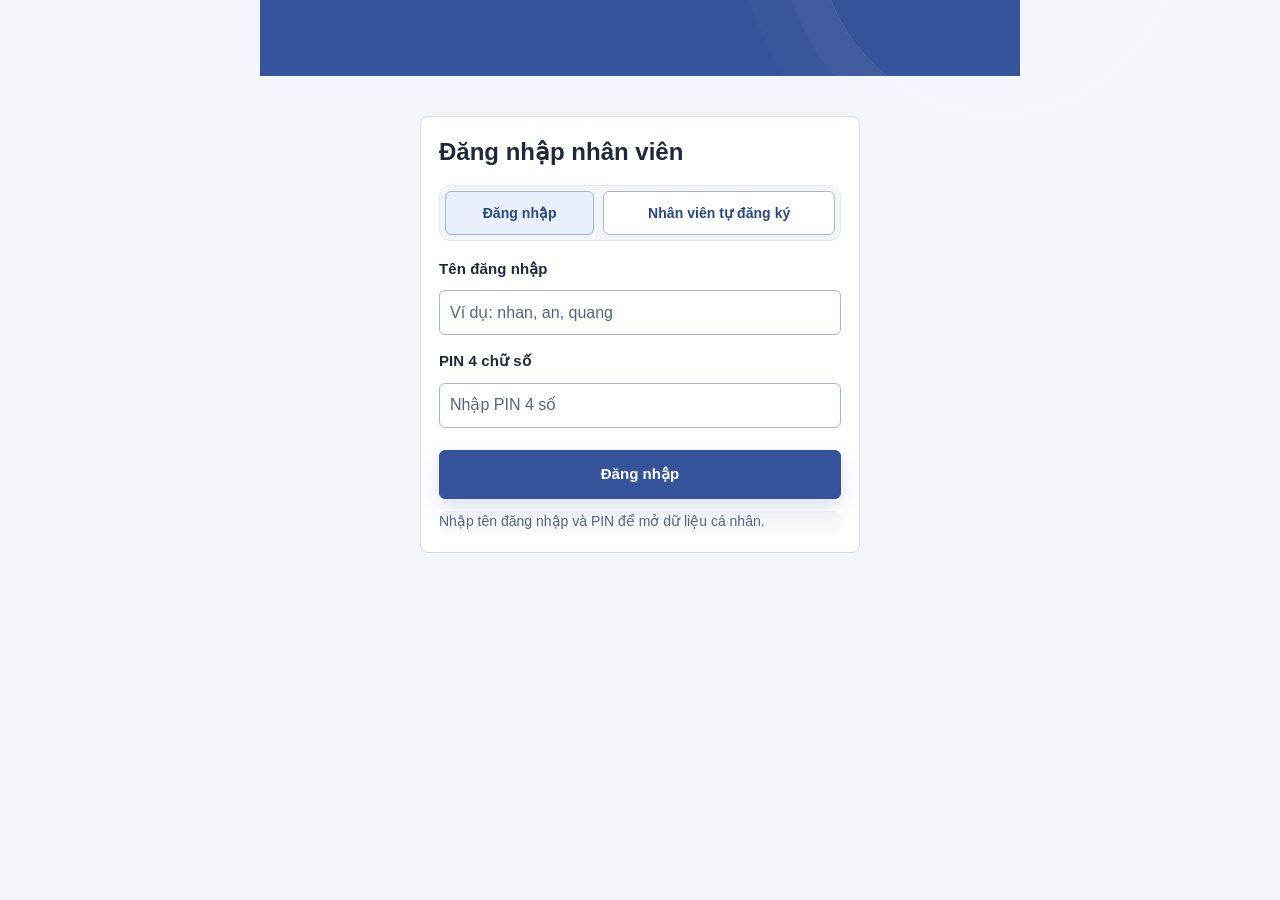
==== commit e5e6ed9d: "Add domestic passenger filter navigation" ====
--- a/index.html
+++ b/index.html
@@ -545,6 +545,7 @@
 html body #ftApp.ft-collapsed #ftSidebar .ft-brand-mark{width:40px!important;height:40px!important;min-width:40px!important;flex-basis:40px!important}
 @media(max-width:900px){html body #ftApp.ft-collapsed #ftSidebar .ft-brand-mark{width:176px!important;height:176px!important;min-width:176px!important;flex-basis:176px!important}}
 </style>
+<style id="ft-operations-menu-color">#ftSidebar .ft-operations-toggle,#ftSidebar .ft-operations-toggle[aria-expanded="true"]{background:transparent!important;color:#1e293b!important;box-shadow:none!important;font-weight:400!important}#ftSidebar .ft-operations-toggle:hover{background:#f0f4fb!important;color:#1e293b!important}#ftSidebar .ft-operations-toggle .ft-nav-icon,#ftSidebar .ft-operations-chevron{color:inherit!important}</style>
 </head>
 <body>
 <div class="ft-app" id="ftApp">
@@ -555,6 +556,8 @@
   <a class="ft-nav-link active" href="index.html" aria-current="page"><span class="ft-nav-icon">⌂</span><span>Tổng quan</span></a>
   <span class="ft-nav-label">BOOKING MANAGEMENT</span>
   <a class="ft-nav-link" href="soan-booking.html"><span class="ft-nav-icon">▤</span><span>Soạn Booking</span></a>
+<a class="ft-nav-link" href="loc-khach-quoc-noi.html"><span class="ft-nav-icon">≡</span><span>Lọc khách quốc nội</span></a>
+  <a class="ft-nav-link" href="goi-y-phan-hoi.html"><span class="ft-nav-icon">✦</span><span>Gợi ý phản hồi tin nhắn</span></a>
   <button type="button" class="ft-operations-toggle" id="ftOperationsToggle" aria-expanded="false" aria-controls="ftOperationsChildren"><span class="ft-nav-icon" aria-hidden="true">▦</span><span>Vận hành</span><span class="ft-operations-chevron" aria-hidden="true">⌄</span></button><div id="ftOperationsChildren" class="ft-operations-children" hidden><a class="ft-nav-link" href="ung-don-khach.html"><span class="ft-nav-icon">↙</span><span>Ứng dụng đón khách</span></a><a class="ft-nav-link" href="don-khach.html"><span class="ft-nav-icon">◷</span><span>Đón khách</span></a></div>
   <span class="ft-nav-label">PEOPLE & PLANNING</span>
   <a class="ft-nav-link" href="xep-lich.html" hidden data-manager-schedule><span class="ft-nav-icon">▦</span><span>Xếp lịch</span></a>
